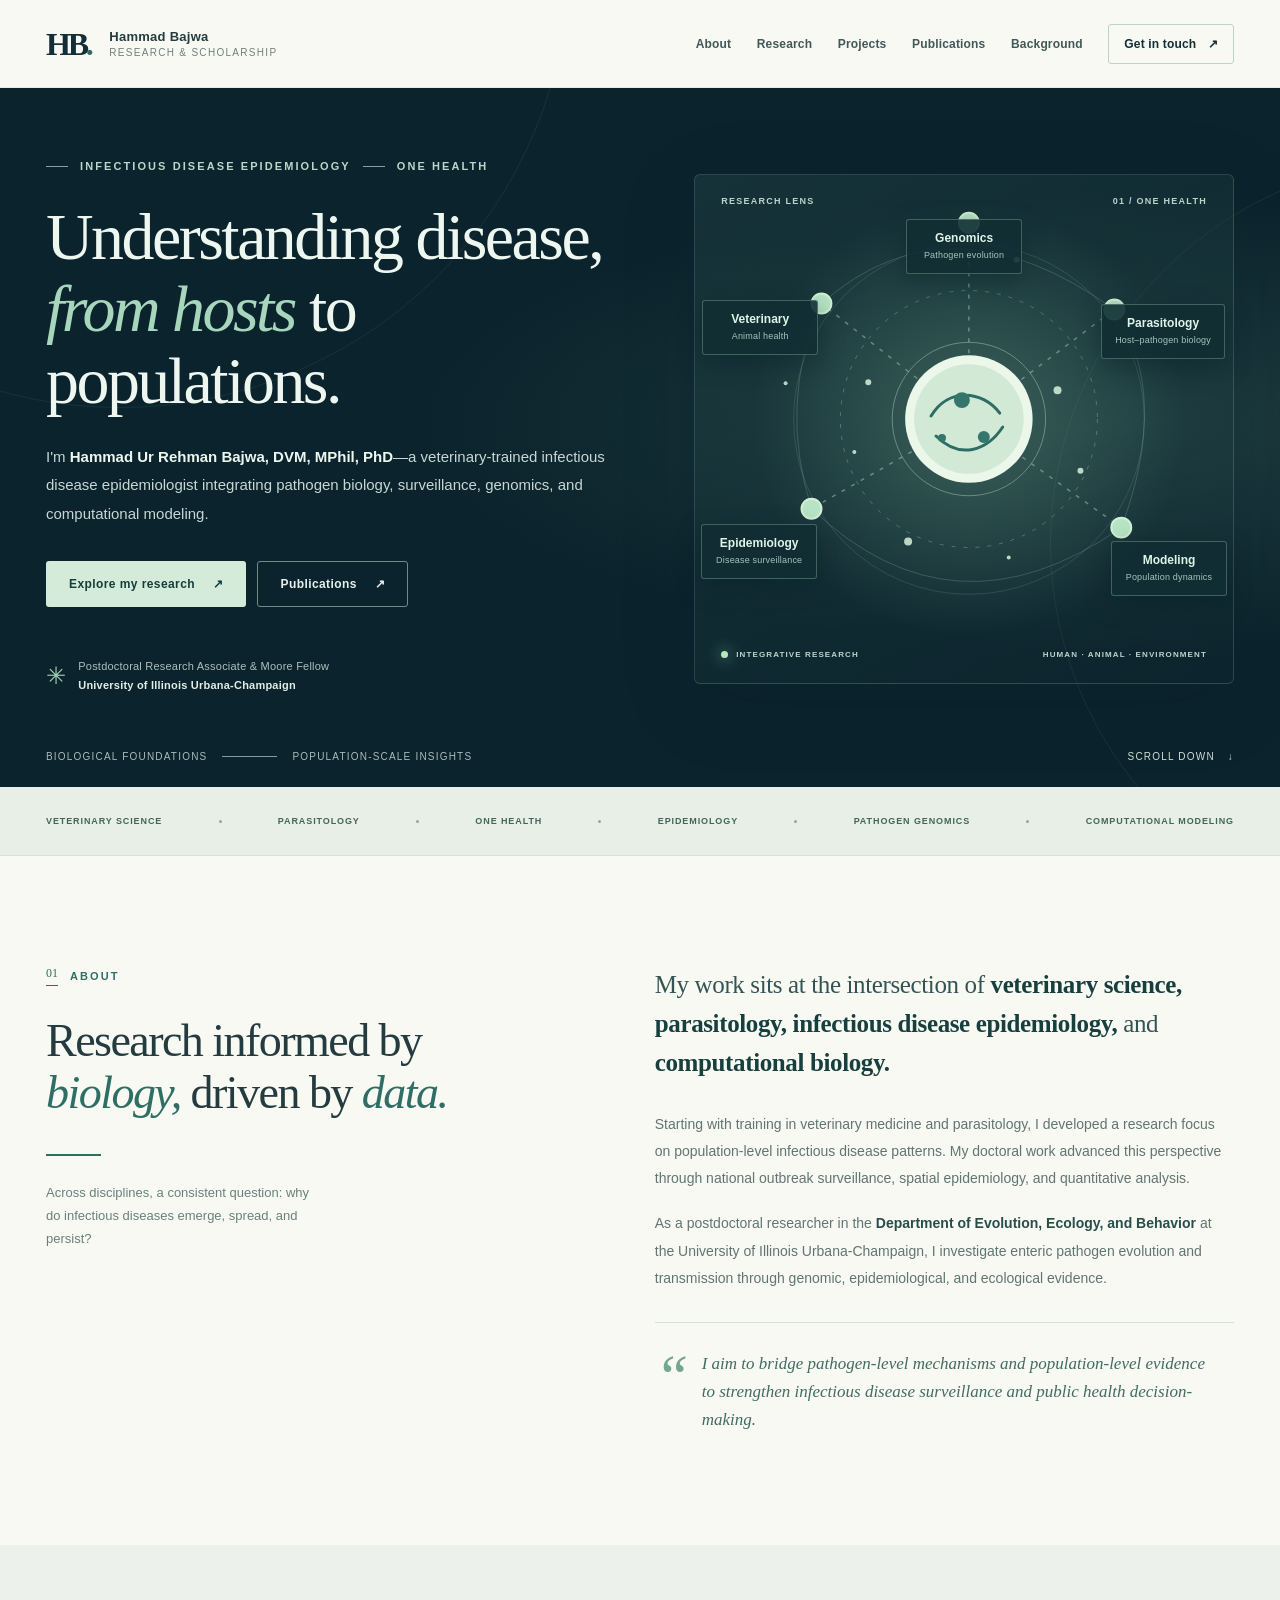
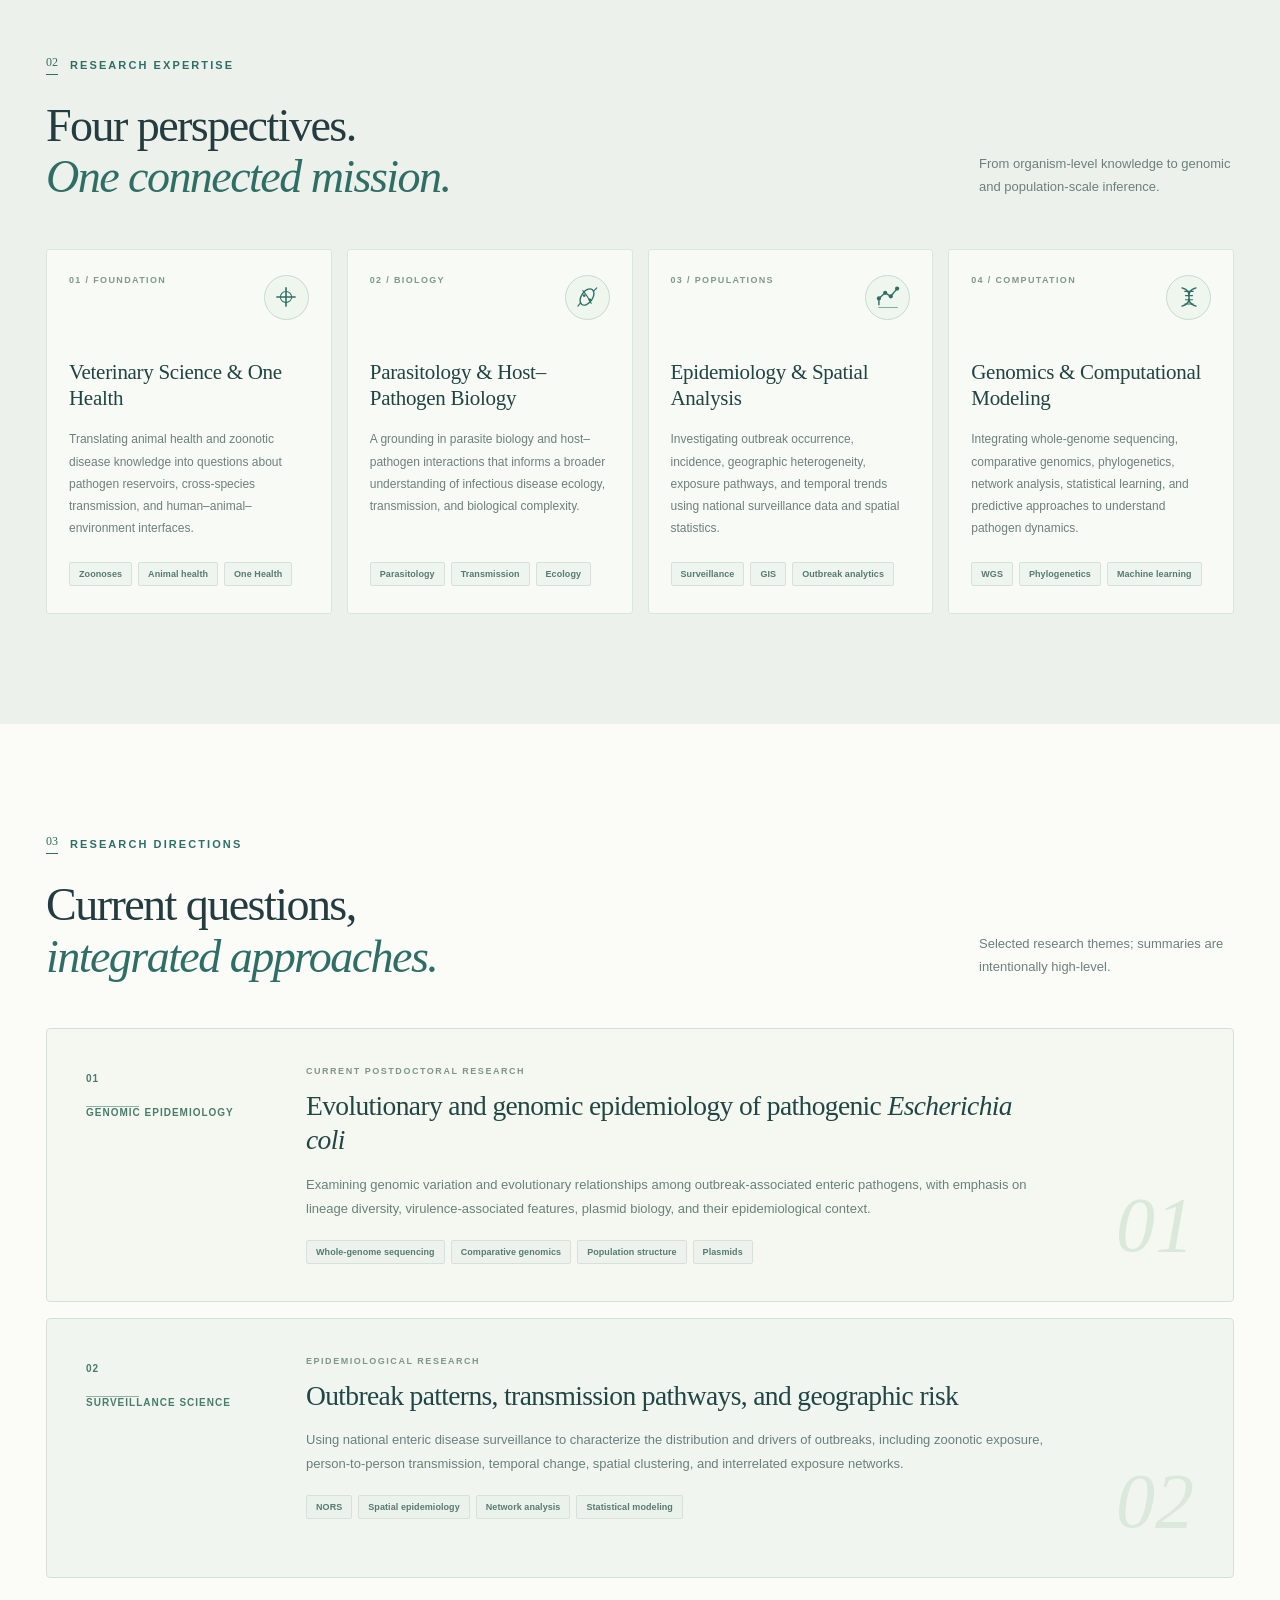
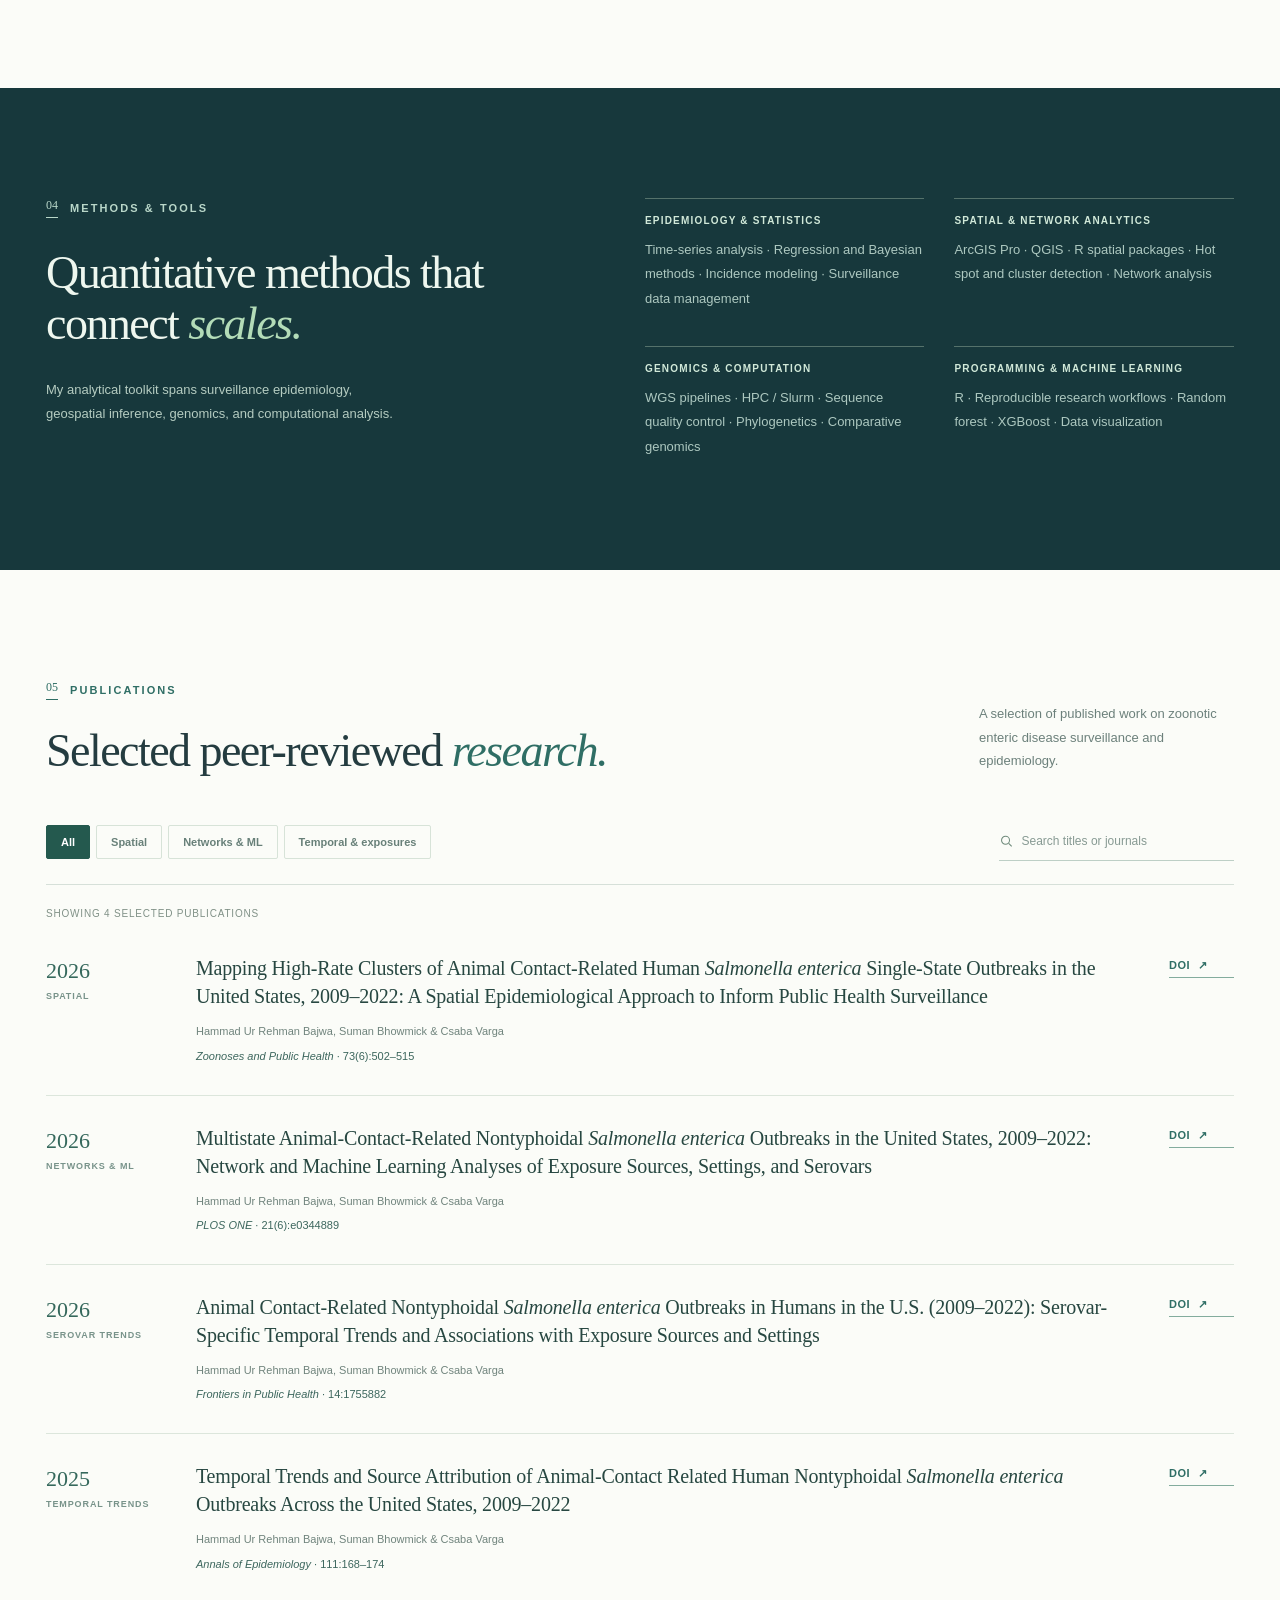
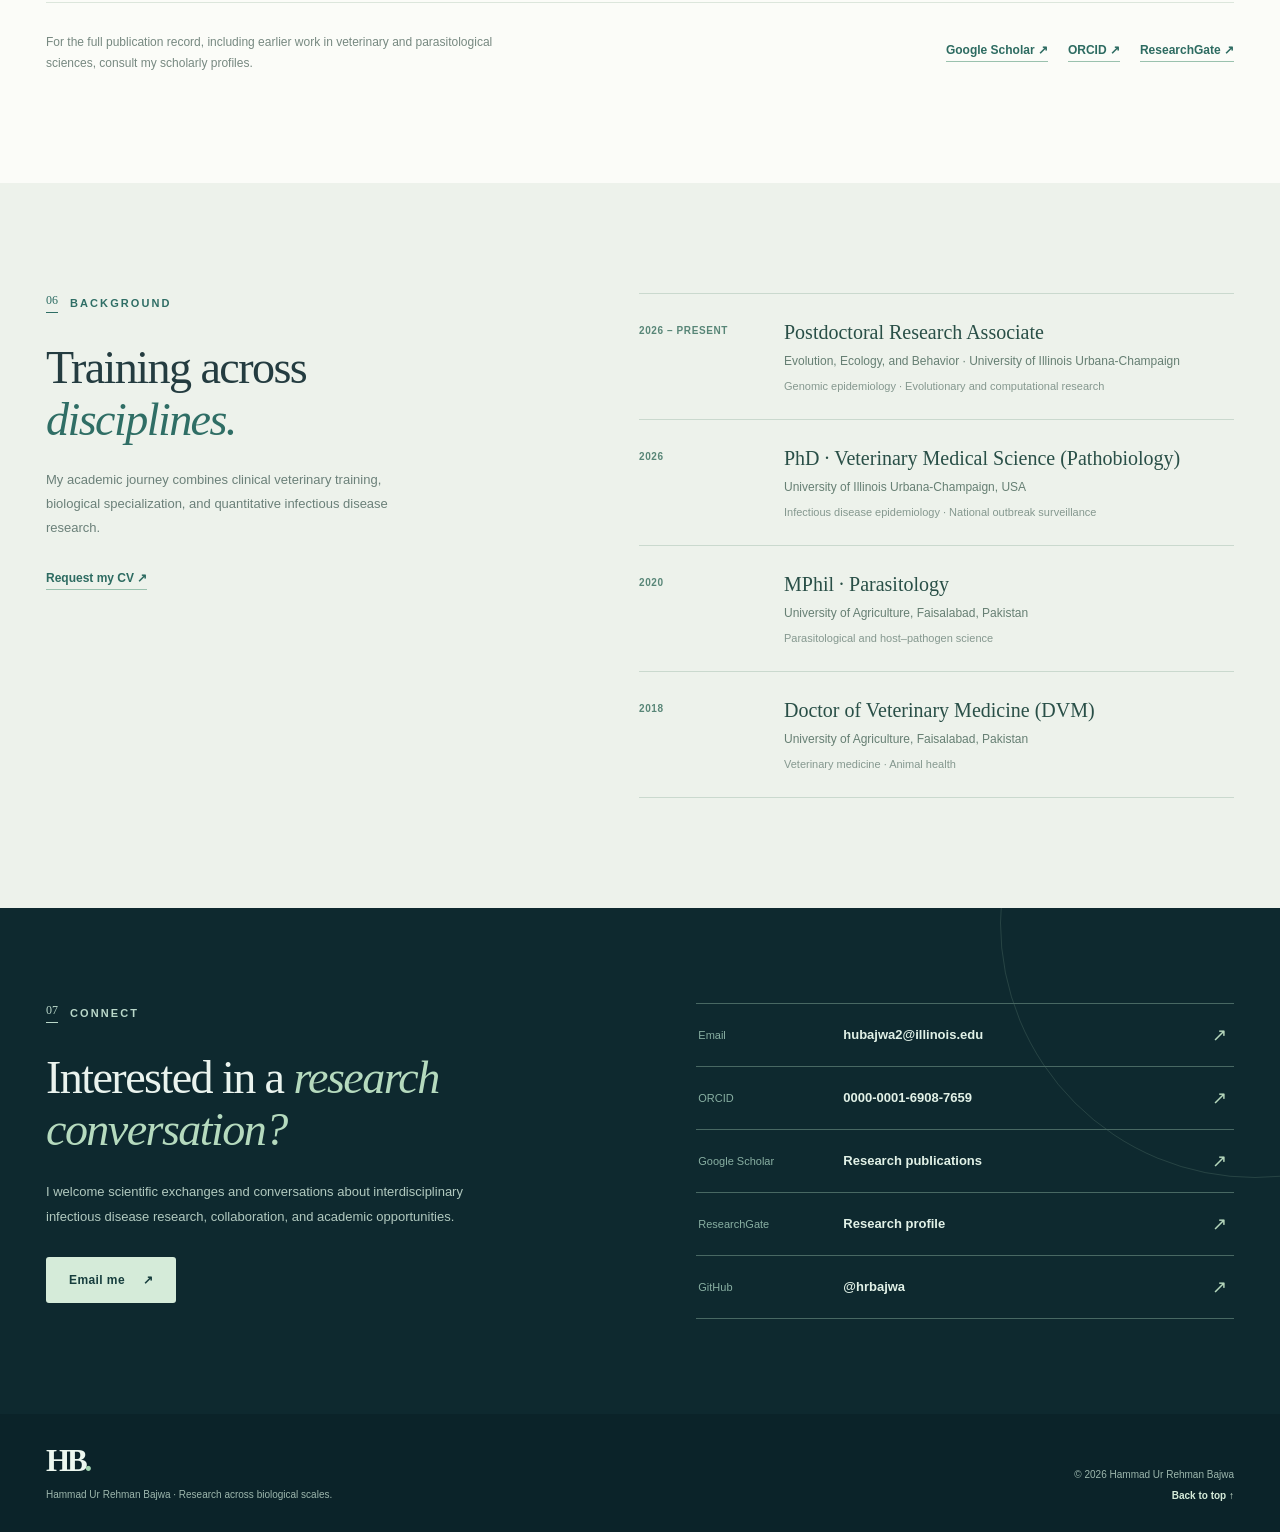
==== index.html @ 61c1fd8c "Add files via upload" ====
<!doctype html>
<html lang="en">
<head>
  <meta charset="utf-8">
  <meta name="viewport" content="width=device-width, initial-scale=1">
  <meta name="color-scheme" content="light">
  <meta name="theme-color" content="#122d34">
  <meta name="description" content="Hammad Ur Rehman Bajwa, DVM, MPhil, PhD — postdoctoral researcher at the University of Illinois Urbana-Champaign working across One Health, infectious disease epidemiology, pathogen genomics, spatial analysis, and computational modeling.">
  <meta property="og:type" content="website">
  <meta property="og:title" content="Hammad Ur Rehman Bajwa | Infectious Disease Epidemiology">
  <meta property="og:description" content="Connecting veterinary science, parasitology, epidemiology, genomic data, and computational modeling to understand infectious disease dynamics.">
  <meta property="og:url" content="https://hrbajwa.github.io/">
  <title>Hammad Ur Rehman Bajwa · Infectious Disease Epidemiology & One Health</title>
  <link rel="icon" href="assets/favicon.svg" type="image/svg+xml">
  <link rel="stylesheet" href="styles.css">
  <script src="script.js" defer></script>
  <script type="application/ld+json">{"@context":"https://schema.org","@type":"Person","name":"Hammad Ur Rehman Bajwa","honorificSuffix":"DVM, MPhil, PhD","jobTitle":"Postdoctoral Research Associate","affiliation":{"@type":"Organization","name":"University of Illinois Urbana-Champaign"},"email":"mailto:hubajwa2@illinois.edu","url":"https://hrbajwa.github.io/","sameAs":["https://orcid.org/0000-0001-6908-7659","https://www.researchgate.net/profile/Hammad-Bajwa","https://scholar.google.com/citations?user=pwClDfwAAAAJ&hl=en","https://github.com/hrbajwa"]}</script>
</head>
<body>
  <a class="skip-link" href="#main">Skip to content</a>
  <header class="site-header" id="top">
    <div class="shell nav-wrap">
      <a class="brand" href="#top" aria-label="Hammad Bajwa, back to top">
        <span class="brand-mark">HB<span class="brand-dot">.</span></span>
        <span class="brand-label"><strong>Hammad Bajwa</strong><small>Research &amp; scholarship</small></span>
      </a>
      <button class="nav-toggle" aria-label="Open navigation menu" aria-expanded="false" aria-controls="primary-nav"><span></span><span></span><span></span></button>
      <nav class="primary-nav" id="primary-nav" aria-label="Primary navigation">
        <a href="#about">About</a>
        <a href="#research">Research</a>
        <a href="#work">Projects</a>
        <a href="#publications">Publications</a>
        <a href="#journey">Background</a>
        <a href="#contact" class="nav-contact">Get in touch <span aria-hidden="true">↗</span></a>
      </nav>
    </div>
  </header>

  <main id="main">
    <section class="hero" aria-labelledby="hero-title">
      <div class="hero-bg-ring ring-one"></div><div class="hero-bg-ring ring-two"></div>
      <div class="shell hero-grid">
        <div class="hero-content">
          <p class="eyebrow light-eyebrow"><span class="eyebrow-line"></span> Infectious disease epidemiology <span class="eyebrow-line"></span> One Health</p>
          <h1 id="hero-title">Understanding disease, <em>from hosts</em> to populations.</h1>
          <p class="hero-lead">I'm <strong>Hammad Ur Rehman Bajwa, DVM, MPhil, PhD</strong>—a veterinary-trained infectious disease epidemiologist integrating pathogen biology, surveillance, genomics, and computational modeling.</p>
          <div class="hero-buttons"><a href="#research" class="btn btn-light">Explore my research <span aria-hidden="true">↗</span></a><a href="#publications" class="btn btn-outline-light">Publications <span aria-hidden="true">↗</span></a></div>
          <div class="hero-affiliation"><span class="affiliation-icon" aria-hidden="true">✳</span><span>Postdoctoral Research Associate &amp; Moore Fellow<br><strong>University of Illinois Urbana-Champaign</strong></span></div>
        </div>
        <div class="hero-figure" aria-label="Illustration of connections between animal health, parasites, pathogen genomics, epidemiology, and computational modeling" role="img">
          <div class="figure-header"><span>RESEARCH LENS</span><span>01 / ONE HEALTH</span></div>
          <svg class="network-art" viewBox="0 0 530 510" fill="none" aria-hidden="true" xmlns="http://www.w3.org/2000/svg">
            <defs><radialGradient id="halo"><stop stop-color="#9ed7b4" stop-opacity=".24"/><stop offset="1" stop-color="#9ed7b4" stop-opacity="0"/></radialGradient><linearGradient id="dot" x1="0" y1="0" x2="1" y2="1"><stop stop-color="#bcf1cf"/><stop offset="1" stop-color="#91c0c5"/></linearGradient></defs>
            <circle cx="270" cy="245" r="218" fill="url(#halo)"/><circle cx="270" cy="245" r="176" stroke="#9dc9bc" stroke-opacity=".17"/><circle cx="270" cy="245" r="129" stroke="#c4e1d4" stroke-opacity=".30" stroke-dasharray="4 8"/><circle cx="270" cy="245" r="77" stroke="#a7dbc1" stroke-opacity=".45"/>
            <path d="M270 245L122 129M270 245L416 135M270 245L112 335M270 245L423 354M270 245L270 48" stroke="#a6cfbd" stroke-opacity=".5" stroke-dasharray="4 7" stroke-width="1.5"/>
            <path d="M122 129Q250 16 416 135M112 335Q255 471 423 354M122 129Q78 228 112 335M416 135Q473 220 423 354" stroke="#a6cfbd" stroke-opacity=".23"/>
            <circle cx="270" cy="245" r="64" fill="#eaf7e9"/><circle cx="270" cy="245" r="55" fill="#d2e9d6"/><path d="M232 242C249 213 284 216 301 239M237 262C261 286 288 277 304 253" stroke="#2e6d66" stroke-width="3" stroke-linecap="round"/><circle cx="263" cy="226" r="8" fill="#34766c"/><circle cx="285" cy="263" r="6" fill="#34766c"/><circle cx="243" cy="264" r="4" fill="#34766c"/>
            <g fill="#b7e4c5" stroke="#d2f0d5" stroke-width="2"><circle cx="122" cy="129" r="10"/><circle cx="416" cy="135" r="10"/><circle cx="112" cy="335" r="10"/><circle cx="423" cy="354" r="10"/><circle cx="270" cy="48" r="10"/></g>
            <g fill="#d6f1dd" opacity=".85"><circle cx="169" cy="208" r="3"/><circle cx="359" cy="216" r="4"/><circle cx="209" cy="368" r="4"/><circle cx="382" cy="297" r="3"/><circle cx="318" cy="85" r="3"/><circle cx="155" cy="278" r="2"/><circle cx="310" cy="384" r="2"/><circle cx="86" cy="209" r="2"/></g>
          </svg>
          <div class="figure-label fig-top">Genomics <small>Pathogen evolution</small></div>
          <div class="figure-label fig-left-top">Veterinary <small>Animal health</small></div>
          <div class="figure-label fig-right-top">Parasitology <small>Host–pathogen biology</small></div>
          <div class="figure-label fig-left-bottom">Epidemiology <small>Disease surveillance</small></div>
          <div class="figure-label fig-right-bottom">Modeling <small>Population dynamics</small></div>
          <div class="figure-bottom"><span><span class="pulse-dot"></span> INTEGRATIVE RESEARCH</span><span>HUMAN · ANIMAL · ENVIRONMENT</span></div>
        </div>
      </div>
      <div class="hero-footer shell"><span>Biological foundations</span><span class="hero-footer-rule"></span><span>Population-scale insights</span><a href="#about" aria-label="Scroll to about section">SCROLL DOWN <span aria-hidden="true">↓</span></a></div>
    </section>

    <div class="research-strip" aria-label="Research expertise"><div class="shell strip-inner"><span>VETERINARY SCIENCE</span><i></i><span>PARASITOLOGY</span><i></i><span>ONE HEALTH</span><i></i><span>EPIDEMIOLOGY</span><i></i><span>PATHOGEN GENOMICS</span><i></i><span>COMPUTATIONAL MODELING</span></div></div>

    <section class="section about-section" id="about">
      <div class="shell two-col about-grid">
        <div class="section-intro"><p class="eyebrow"><span class="section-num">01</span> ABOUT</p><h2>Research informed by <em>biology,</em> driven by <em>data.</em></h2><div class="fine-rule"></div><p class="section-side-note">Across disciplines, a consistent question: why do infectious diseases emerge, spread, and persist?</p></div>
        <div class="about-copy"><p class="big-copy">My work sits at the intersection of <strong>veterinary science, parasitology, infectious disease epidemiology,</strong> and <strong>computational biology.</strong></p><p>Starting with training in veterinary medicine and parasitology, I developed a research focus on population-level infectious disease patterns. My doctoral work advanced this perspective through national outbreak surveillance, spatial epidemiology, and quantitative analysis.</p><p>As a postdoctoral researcher in the <strong>Department of Evolution, Ecology, and Behavior</strong> at the University of Illinois Urbana-Champaign, I investigate enteric pathogen evolution and transmission through genomic, epidemiological, and ecological evidence.</p><div class="about-quote"><span aria-hidden="true">“</span><p>I aim to bridge pathogen-level mechanisms and population-level evidence to strengthen infectious disease surveillance and public health decision-making.</p></div></div>
      </div>
    </section>

    <section class="section research-section" id="research">
      <div class="shell"><div class="section-heading"><div><p class="eyebrow"><span class="section-num">02</span> RESEARCH EXPERTISE</p><h2>Four perspectives.<br><em>One connected mission.</em></h2></div><p class="heading-aside">From organism-level knowledge to genomic and population-scale inference.</p></div>
      <div class="expertise-grid">
        <article class="expertise-card"><div class="card-top"><span class="expertise-number">01 / FOUNDATION</span><span class="card-icon"><svg viewBox="0 0 40 40" fill="none" aria-hidden="true"><path d="M7 20h26M20 7v26" stroke="currentColor" stroke-width="2.3" stroke-linecap="round"/><path d="M20 12a8 8 0 0 1 8 8 8 8 0 0 1-8 8 8 8 0 0 1-8-8 8 8 0 0 1 8-8Z" stroke="currentColor" stroke-width="1.5"/></svg></span></div><h3>Veterinary Science &amp; One Health</h3><p>Translating animal health and zoonotic disease knowledge into questions about pathogen reservoirs, cross-species transmission, and human–animal–environment interfaces.</p><div class="tag-row"><span>Zoonoses</span><span>Animal health</span><span>One Health</span></div></article>
        <article class="expertise-card"><div class="card-top"><span class="expertise-number">02 / BIOLOGY</span><span class="card-icon"><svg viewBox="0 0 40 40" fill="none" aria-hidden="true"><ellipse cx="20" cy="20" rx="8" ry="13" stroke="currentColor" stroke-width="2" transform="rotate(35 20 20)"/><path d="M14 11c5 5 8 11 12 18M11 28l-4 5M29 12l5-5" stroke="currentColor" stroke-width="1.6" stroke-linecap="round"/><circle cx="16" cy="18" r="2" fill="currentColor"/><circle cx="24" cy="24" r="2" fill="currentColor"/></svg></span></div><h3>Parasitology &amp; Host–Pathogen Biology</h3><p>A grounding in parasite biology and host–pathogen interactions that informs a broader understanding of infectious disease ecology, transmission, and biological complexity.</p><div class="tag-row"><span>Parasitology</span><span>Transmission</span><span>Ecology</span></div></article>
        <article class="expertise-card"><div class="card-top"><span class="expertise-number">03 / POPULATIONS</span><span class="card-icon"><svg viewBox="0 0 40 40" fill="none" aria-hidden="true"><path d="M7 31V22l9-8 8 5 9-11" stroke="currentColor" stroke-width="2" stroke-linecap="round" stroke-linejoin="round"/><circle cx="7" cy="22" r="3" fill="currentColor"/><circle cx="16" cy="14" r="3" fill="currentColor"/><circle cx="24" cy="19" r="3" fill="currentColor"/><circle cx="33" cy="8" r="3" fill="currentColor"/><path d="M6 35h28" stroke="currentColor" stroke-width="1.3" opacity=".6"/></svg></span></div><h3>Epidemiology &amp; Spatial Analysis</h3><p>Investigating outbreak occurrence, incidence, geographic heterogeneity, exposure pathways, and temporal trends using national surveillance data and spatial statistics.</p><div class="tag-row"><span>Surveillance</span><span>GIS</span><span>Outbreak analytics</span></div></article>
        <article class="expertise-card"><div class="card-top"><span class="expertise-number">04 / COMPUTATION</span><span class="card-icon"><svg viewBox="0 0 40 40" fill="none" aria-hidden="true"><path d="M10 7c20 6 0 20 20 26M30 7C10 13 30 27 10 33" stroke="currentColor" stroke-width="2.1" stroke-linecap="round"/><path d="M14 12h12M15 18h10M15 24h10M14 30h12" stroke="currentColor" stroke-width="1.6" stroke-linecap="round"/></svg></span></div><h3>Genomics &amp; Computational Modeling</h3><p>Integrating whole-genome sequencing, comparative genomics, phylogenetics, network analysis, statistical learning, and predictive approaches to understand pathogen dynamics.</p><div class="tag-row"><span>WGS</span><span>Phylogenetics</span><span>Machine learning</span></div></article>
      </div></div>
    </section>

    <section class="section project-section" id="work">
      <div class="shell"><div class="section-heading"><div><p class="eyebrow"><span class="section-num">03</span> RESEARCH DIRECTIONS</p><h2>Current questions,<br><em>integrated approaches.</em></h2></div><p class="heading-aside">Selected research themes; summaries are intentionally high-level.</p></div>
      <div class="project-stack">
        <article class="project-card"><div class="project-index">01 <span class="index-line"></span> GENOMIC EPIDEMIOLOGY</div><div class="project-body"><p class="project-kicker">CURRENT POSTDOCTORAL RESEARCH</p><h3>Evolutionary and genomic epidemiology of pathogenic <em>Escherichia coli</em></h3><p>Examining genomic variation and evolutionary relationships among outbreak-associated enteric pathogens, with emphasis on lineage diversity, virulence-associated features, plasmid biology, and their epidemiological context.</p><div class="tag-row"><span>Whole-genome sequencing</span><span>Comparative genomics</span><span>Population structure</span><span>Plasmids</span></div></div><div class="project-mark" aria-hidden="true">01</div></article>
        <article class="project-card"><div class="project-index">02 <span class="index-line"></span> SURVEILLANCE SCIENCE</div><div class="project-body"><p class="project-kicker">EPIDEMIOLOGICAL RESEARCH</p><h3>Outbreak patterns, transmission pathways, and geographic risk</h3><p>Using national enteric disease surveillance to characterize the distribution and drivers of outbreaks, including zoonotic exposure, person-to-person transmission, temporal change, spatial clustering, and interrelated exposure networks.</p><div class="tag-row"><span>NORS</span><span>Spatial epidemiology</span><span>Network analysis</span><span>Statistical modeling</span></div></div><div class="project-mark" aria-hidden="true">02</div></article>
      </div></div>
    </section>

    <section class="section method-section" id="methods"><div class="shell methods-grid"><div><p class="eyebrow light-eyebrow"><span class="section-num">04</span> METHODS &amp; TOOLS</p><h2>Quantitative methods that connect <em>scales.</em></h2><p>My analytical toolkit spans surveillance epidemiology, geospatial inference, genomics, and computational analysis.</p></div><div class="method-groups"><div class="method-group"><h3>EPIDEMIOLOGY &amp; STATISTICS</h3><p>Time-series analysis · Regression and Bayesian methods · Incidence modeling · Surveillance data management</p></div><div class="method-group"><h3>SPATIAL &amp; NETWORK ANALYTICS</h3><p>ArcGIS Pro · QGIS · R spatial packages · Hot spot and cluster detection · Network analysis</p></div><div class="method-group"><h3>GENOMICS &amp; COMPUTATION</h3><p>WGS pipelines · HPC / Slurm · Sequence quality control · Phylogenetics · Comparative genomics</p></div><div class="method-group"><h3>PROGRAMMING &amp; MACHINE LEARNING</h3><p>R · Reproducible research workflows · Random forest · XGBoost · Data visualization</p></div></div></div></section>

    <section class="section publications-section" id="publications"><div class="shell"><div class="section-heading"><div><p class="eyebrow"><span class="section-num">05</span> PUBLICATIONS</p><h2>Selected peer-reviewed <em>research.</em></h2></div><p class="heading-aside">A selection of published work on zoonotic enteric disease surveillance and epidemiology.</p></div>
      <div class="pub-controls"><div class="filter-group" role="group" aria-label="Filter publications"><button type="button" class="filter is-active" data-filter="all" aria-pressed="true">All</button><button type="button" class="filter" data-filter="spatial" aria-pressed="false">Spatial</button><button type="button" class="filter" data-filter="networks" aria-pressed="false">Networks &amp; ML</button><button type="button" class="filter" data-filter="trends" aria-pressed="false">Temporal &amp; exposures</button></div><label class="search-label"><span class="sr-only">Search publications</span><svg viewBox="0 0 24 24" aria-hidden="true"><circle cx="10.8" cy="10.8" r="6.6"/><path d="m16 16 5 5"/></svg><input id="pub-search" type="search" placeholder="Search titles or journals"></label></div>
      <p class="results-count" id="results-count" aria-live="polite">Showing 4 selected publications</p>
      <div class="publication-list" id="publication-list">
        <article class="publication" data-category="spatial" data-search="mapping high-rate clusters of animal contact-related human salmonella enterica single-state outbreaks zoonoses and public health geospatial spatial epidemiological approach"><div class="pub-date"><strong>2026</strong><span>SPATIAL</span></div><div class="pub-details"><h3>Mapping High-Rate Clusters of Animal Contact-Related Human <em>Salmonella enterica</em> Single-State Outbreaks in the United States, 2009–2022: A Spatial Epidemiological Approach to Inform Public Health Surveillance</h3><p>Hammad Ur Rehman Bajwa, Suman Bhowmick &amp; Csaba Varga</p><p class="journal"><em>Zoonoses and Public Health</em> · 73(6):502–515</p></div><a class="pub-link" href="https://doi.org/10.1111/zph.70071" target="_blank" rel="noopener noreferrer" aria-label="Open spatial epidemiology publication DOI">DOI <span aria-hidden="true">↗</span></a></article>
        <article class="publication" data-category="networks" data-search="multistate animal contact related nontyphoidal salmonella enterica outbreaks network machine learning plos one serovars exposure sources settings"><div class="pub-date"><strong>2026</strong><span>NETWORKS &amp; ML</span></div><div class="pub-details"><h3>Multistate Animal-Contact-Related Nontyphoidal <em>Salmonella enterica</em> Outbreaks in the United States, 2009–2022: Network and Machine Learning Analyses of Exposure Sources, Settings, and Serovars</h3><p>Hammad Ur Rehman Bajwa, Suman Bhowmick &amp; Csaba Varga</p><p class="journal"><em>PLOS ONE</em> · 21(6):e0344889</p></div><a class="pub-link" href="https://doi.org/10.1371/journal.pone.0344889" target="_blank" rel="noopener noreferrer" aria-label="Open multistate outbreaks publication DOI">DOI <span aria-hidden="true">↗</span></a></article>
        <article class="publication" data-category="trends" data-search="animal contact related nontyphoidal salmonella enterica outbreaks humans serovar specific temporal trends associations exposure sources settings frontiers in public health"><div class="pub-date"><strong>2026</strong><span>SEROVAR TRENDS</span></div><div class="pub-details"><h3>Animal Contact-Related Nontyphoidal <em>Salmonella enterica</em> Outbreaks in Humans in the U.S. (2009–2022): Serovar-Specific Temporal Trends and Associations with Exposure Sources and Settings</h3><p>Hammad Ur Rehman Bajwa, Suman Bhowmick &amp; Csaba Varga</p><p class="journal"><em>Frontiers in Public Health</em> · 14:1755882</p></div><a class="pub-link" href="https://doi.org/10.3389/fpubh.2026.1755882" target="_blank" rel="noopener noreferrer" aria-label="Open serovar epidemiology publication DOI">DOI <span aria-hidden="true">↗</span></a></article>
        <article class="publication" data-category="trends" data-search="temporal trends source attribution animal contact human nontyphoidal salmonella enterica outbreaks annals of epidemiology"><div class="pub-date"><strong>2025</strong><span>TEMPORAL TRENDS</span></div><div class="pub-details"><h3>Temporal Trends and Source Attribution of Animal-Contact Related Human Nontyphoidal <em>Salmonella enterica</em> Outbreaks Across the United States, 2009–2022</h3><p>Hammad Ur Rehman Bajwa, Suman Bhowmick &amp; Csaba Varga</p><p class="journal"><em>Annals of Epidemiology</em> · 111:168–174</p></div><a class="pub-link" href="https://doi.org/10.1016/j.annepidem.2025.10.008" target="_blank" rel="noopener noreferrer" aria-label="Open temporal trends publication DOI">DOI <span aria-hidden="true">↗</span></a></article>
      </div>
      <p class="empty-results" id="empty-results" hidden>No selected papers match your search. Try another keyword or clear the filter.</p>
      <div class="pub-more"><p>For the full publication record, including earlier work in veterinary and parasitological sciences, consult my scholarly profiles.</p><div class="inline-links"><a href="https://scholar.google.com/citations?user=pwClDfwAAAAJ&amp;hl=en" target="_blank" rel="noopener noreferrer">Google Scholar ↗</a><a href="https://orcid.org/0000-0001-6908-7659" target="_blank" rel="noopener noreferrer">ORCID ↗</a><a href="https://www.researchgate.net/profile/Hammad-Bajwa?ev=hdr_xprf" target="_blank" rel="noopener noreferrer">ResearchGate ↗</a></div></div>
    </div></section>

    <section class="section journey-section" id="journey"><div class="shell journey-grid"><div><p class="eyebrow"><span class="section-num">06</span> BACKGROUND</p><h2>Training across<br><em>disciplines.</em></h2><p class="journey-intro">My academic journey combines clinical veterinary training, biological specialization, and quantitative infectious disease research.</p><a href="mailto:hubajwa2@illinois.edu?subject=CV%20request" class="text-link">Request my CV <span aria-hidden="true">↗</span></a></div>
      <div class="timeline"><div class="timeline-entry"><div class="time-year">2026 – PRESENT</div><div><h3>Postdoctoral Research Associate</h3><p>Evolution, Ecology, and Behavior · University of Illinois Urbana-Champaign</p><span>Genomic epidemiology · Evolutionary and computational research</span></div></div><div class="timeline-entry"><div class="time-year">2026</div><div><h3>PhD · Veterinary Medical Science (Pathobiology)</h3><p>University of Illinois Urbana-Champaign, USA</p><span>Infectious disease epidemiology · National outbreak surveillance</span></div></div><div class="timeline-entry"><div class="time-year">2020</div><div><h3>MPhil · Parasitology</h3><p>University of Agriculture, Faisalabad, Pakistan</p><span>Parasitological and host–pathogen science</span></div></div><div class="timeline-entry"><div class="time-year">2018</div><div><h3>Doctor of Veterinary Medicine (DVM)</h3><p>University of Agriculture, Faisalabad, Pakistan</p><span>Veterinary medicine · Animal health</span></div></div></div>
    </div></section>

    <section class="contact-section" id="contact"><div class="shell contact-grid"><div><p class="eyebrow light-eyebrow"><span class="section-num">07</span> CONNECT</p><h2>Interested in a <em>research conversation?</em></h2><p>I welcome scientific exchanges and conversations about interdisciplinary infectious disease research, collaboration, and academic opportunities.</p><a class="btn btn-light" href="mailto:hubajwa2@illinois.edu">Email me <span aria-hidden="true">↗</span></a></div><div class="contact-links"><a href="mailto:hubajwa2@illinois.edu"><span>Email</span><strong>hubajwa2@illinois.edu</strong><b aria-hidden="true">↗</b></a><a href="https://orcid.org/0000-0001-6908-7659" target="_blank" rel="noopener noreferrer"><span>ORCID</span><strong>0000-0001-6908-7659</strong><b aria-hidden="true">↗</b></a><a href="https://scholar.google.com/citations?user=pwClDfwAAAAJ&amp;hl=en" target="_blank" rel="noopener noreferrer"><span>Google Scholar</span><strong>Research publications</strong><b aria-hidden="true">↗</b></a><a href="https://www.researchgate.net/profile/Hammad-Bajwa?ev=hdr_xprf" target="_blank" rel="noopener noreferrer"><span>ResearchGate</span><strong>Research profile</strong><b aria-hidden="true">↗</b></a><a href="https://github.com/hrbajwa" target="_blank" rel="noopener noreferrer"><span>GitHub</span><strong>@hrbajwa</strong><b aria-hidden="true">↗</b></a></div></div></section>
  </main>
  <footer class="site-footer"><div class="shell footer-inner"><div><strong>HB<span>.</span></strong><p>Hammad Ur Rehman Bajwa · Research across biological scales.</p></div><div><p>© <span id="year">2026</span> Hammad Ur Rehman Bajwa</p><a href="#top">Back to top ↑</a></div></div></footer>
</body>
</html>
---- styles.css ----
:root{--navy:#132e36;--navy-deep:#0b232c;--navy-alt:#1b4145;--jade:#2f6e65;--jade-soft:#a3c9af;--ivory:#f8f9f3;--paper:#f1f4ec;--stroke:#d6e0d9;--ink:#243c40;--muted:#657879;--white:#fff;--serif:Georgia,'Iowan Old Style','Times New Roman',serif;--sans:Inter,'Segoe UI',Arial,sans-serif;--shell:1240px}
*,*::before,*::after{box-sizing:border-box}html{scroll-behavior:smooth;scroll-padding-top:100px}body{margin:0;background:var(--ivory);color:var(--ink);font-family:var(--sans);-webkit-font-smoothing:antialiased}a{color:inherit;text-decoration:none}button,input{font:inherit}button{cursor:pointer}img,svg{max-width:100%}::selection{background:#bce6d4;color:#102d36}.shell{width:min(calc(100% - 92px),var(--shell));margin-inline:auto}.sr-only{position:absolute;width:1px;height:1px;padding:0;margin:-1px;overflow:hidden;clip:rect(0,0,0,0);white-space:nowrap;border:0}.skip-link{position:absolute;z-index:20;top:-90px;left:20px;padding:12px 18px;background:white;color:var(--navy)}.skip-link:focus{top:10px}
.site-header{height:88px;position:sticky;top:0;z-index:12;background:rgba(248,249,243,.95);backdrop-filter:blur(16px);border-bottom:1px solid #e5eae3}.nav-wrap{height:100%;display:flex;align-items:center;justify-content:space-between;gap:32px}.brand{display:flex;gap:13px;align-items:center;flex-shrink:0}.brand-mark{font:700 32px/1 var(--serif);letter-spacing:-.10em;color:var(--navy);padding-right:5px}.brand-dot{color:var(--jade);letter-spacing:-.08em}.brand-label{display:flex;flex-direction:column;gap:3px}.brand-label strong{font-size:13px;letter-spacing:.02em}.brand-label small{font-size:10px;color:#71807e;letter-spacing:.13em;text-transform:uppercase}.primary-nav{display:flex;align-items:center;gap:clamp(13px,2vw,31px)}.primary-nav>a{color:#425858;font-size:12px;font-weight:650;letter-spacing:.014em;transition:color .2s}.primary-nav>a:hover,.primary-nav>a:focus-visible{color:var(--jade)}.primary-nav .nav-contact{border:1px solid #bdd3c7;padding:12px 15px;border-radius:3px;white-space:nowrap;color:var(--navy)}.nav-contact span{padding-left:8px}.nav-toggle{display:none;border:0;background:none;padding:7px}.nav-toggle span{display:block;width:23px;height:2px;margin:5px;background:var(--navy)}
.hero{background:var(--navy-deep);position:relative;overflow:hidden;color:#eef6f0}.hero::before{content:'';background:radial-gradient(ellipse at 88% 48%,rgba(81,126,115,.27),transparent 45%);position:absolute;inset:0;pointer-events:none}.hero-bg-ring{position:absolute;border:1px solid rgba(198,227,215,.075);border-radius:50%;pointer-events:none}.ring-one{width:900px;height:900px;top:-580px;left:-330px}.ring-two{width:770px;height:770px;top:70px;right:-540px}.hero-grid{display:grid;grid-template-columns:1fr .91fr;gap:55px;align-items:center;min-height:626px;padding-block:72px 54px;position:relative;z-index:1}.hero-content{max-width:650px}.eyebrow{display:flex;align-items:center;gap:12px;font-size:11px;letter-spacing:.19em;font-weight:750;text-transform:uppercase;color:var(--jade);margin:0 0 29px}.light-eyebrow{color:#b9d7c9}.eyebrow-line{display:block;width:22px;height:1px;background:currentColor;opacity:.7}.section-num{font:400 12px var(--serif);letter-spacing:0;border-bottom:1px solid currentColor;padding-bottom:4px}.hero h1{font:400 clamp(51px,5.15vw,77px)/1.09 var(--serif);letter-spacing:-.038em;margin:0 0 26px;max-width:650px}.hero h1 em{color:#a8d6bc;font-weight:400}.hero-lead{font-size:15px;line-height:1.93;color:#c7d7d4;max-width:560px;margin:0 0 32px}.hero-lead strong{color:#eef7ef;font-weight:650}.hero-buttons{display:flex;gap:11px;flex-wrap:wrap}.btn{display:inline-flex;justify-content:center;align-items:center;gap:18px;padding:15px 22px;border:1px solid transparent;border-radius:3px;font-size:12px;font-weight:750;letter-spacing:.035em;transition:transform .2s,background .2s}.btn:hover{transform:translateY(-2px)}.btn-light{background:#d5ebd9;color:#163d3d}.btn-light:hover{background:#f0fff0}.btn-outline-light{background:transparent;color:#e7f0ec;border-color:#748a89}.btn-outline-light:hover{background:#ffffff16}.hero-affiliation{display:flex;align-items:center;gap:12px;margin-top:48px;font-size:11px;line-height:1.75;letter-spacing:.02em;color:#aebfbd}.hero-affiliation strong{color:#e2eee6;font-weight:600}.affiliation-icon{font-size:24px;color:#9cccb0}.hero-figure{height:510px;position:relative;border:1px solid rgba(191,222,206,.16);border-radius:6px;background:linear-gradient(150deg,rgba(40,78,77,.37),rgba(22,47,53,.12));box-shadow:0 18px 80px #061d2520;min-width:0}.figure-header,.figure-bottom{display:flex;align-items:center;justify-content:space-between;color:#bdd4cb;font-size:9px;font-weight:700;letter-spacing:.14em;position:absolute;left:26px;right:26px;z-index:2}.figure-header{top:21px}.figure-bottom{bottom:24px;font-size:8px}.figure-bottom>span:first-child{display:flex;align-items:center;gap:8px}.pulse-dot{display:inline-block;height:7px;width:7px;border-radius:50%;background:#b9e6bb;box-shadow:0 0 15px #90dbb9}.network-art{position:absolute;width:100%;height:100%;inset:0}.figure-label{position:absolute;z-index:2;padding:11px 13px;min-width:116px;background:rgba(17,46,52,.9);border:1px solid rgba(176,221,194,.3);border-radius:3px;color:#e0f3e7;font:600 12px var(--sans);text-align:center;box-shadow:0 8px 25px #061c2366}.figure-label small{display:block;font:400 9px/1.45 var(--sans);letter-spacing:.02em;color:#a6c3ba;margin-top:4px}.fig-top{top:44px;left:50%;transform:translateX(-50%)}.fig-left-top{top:125px;left:7px}.fig-right-top{top:129px;right:8px}.fig-left-bottom{bottom:104px;left:6px}.fig-right-bottom{bottom:87px;right:6px}.hero-footer{position:relative;z-index:1;display:flex;align-items:center;gap:15px;padding-bottom:25px;color:#a9bcba;font-size:10px;letter-spacing:.12em;text-transform:uppercase}.hero-footer-rule{height:1px;width:55px;background:#829f94}.hero-footer a{margin-left:auto;color:#d0dfd7}.hero-footer a span{margin-left:9px}.research-strip{border-bottom:1px solid var(--stroke);background:#e8efe7}.strip-inner{display:flex;align-items:center;justify-content:space-between;gap:13px;min-height:68px}.strip-inner span{font-size:9px;white-space:nowrap;font-weight:800;letter-spacing:.10em;color:#42665c}.strip-inner i{width:3px;height:3px;border-radius:50%;background:#8caa9a;flex-shrink:0}
.section{padding:110px 0}.two-col{display:grid;grid-template-columns:.83fr 1fr;gap:clamp(60px,10vw,145px)}h2{font:400 clamp(37px,3.6vw,55px)/1.12 var(--serif);letter-spacing:-.034em;margin:0}h2 em{color:var(--jade);font-weight:400}.about-section{background:var(--ivory)}.section-intro h2{max-width:520px}.fine-rule{width:55px;height:2px;background:var(--jade);margin:35px 0 25px}.section-side-note{max-width:275px;color:#69817b;font-size:13px;line-height:1.8}.about-copy{font-size:14px;color:#617573;line-height:1.95}.about-copy p{margin:0 0 18px}.about-copy strong{color:#284e4b}.about-copy .big-copy{font:400 25px/1.55 var(--serif);color:#345454;letter-spacing:-.015em;margin-bottom:28px}.big-copy strong{color:#173f3e}.about-quote{display:flex;gap:13px;border-top:1px solid var(--stroke);padding-top:23px;margin-top:30px}.about-quote span{font:italic 61px/1 var(--serif);color:#73a793}.about-quote p{font:italic 17px/1.65 var(--serif);color:#426c64;max-width:510px;margin:4px 0 0}.section-heading{display:flex;justify-content:space-between;align-items:end;gap:40px;margin-bottom:46px}.section-heading .eyebrow{margin-bottom:25px}.heading-aside{font-size:13px;line-height:1.8;color:#6c807b;max-width:255px;margin:0 0 4px}.research-section{background:#edf1eb}.expertise-grid{display:grid;grid-template-columns:repeat(4,1fr);gap:15px}.expertise-card{min-width:0;background:#f8faf5;border:1px solid #dce7db;border-radius:3px;padding:25px 22px 27px;display:flex;flex-direction:column;min-height:340px;transition:transform .2s,box-shadow .2s}.expertise-card:hover{transform:translateY(-5px);box-shadow:0 14px 30px #173d3212}.card-top{display:flex;justify-content:space-between;align-items:start;margin-bottom:40px}.expertise-number{font-size:9px;letter-spacing:.15em;font-weight:800;color:#81988a}.card-icon{width:45px;height:45px;display:grid;place-items:center;border:1px solid #c7dcd0;border-radius:50%;color:var(--jade);background:#eef6ed}.card-icon svg{width:28px}.expertise-card h3{font:400 21px/1.23 var(--serif);color:#214443;letter-spacing:-.014em;margin:0 0 17px}.expertise-card p{font-size:12px;line-height:1.85;color:#6d807a;margin:0 0 23px}.tag-row{display:flex;flex-wrap:wrap;gap:6px}.expertise-card .tag-row{margin-top:auto}.tag-row span{border:1px solid #d6e2d8;background:rgba(232,240,233,.55);border-radius:2px;padding:6px 9px;font-size:9px;font-weight:650;color:#567b6e;letter-spacing:.008em}
.project-section{background:#fbfcf8}.project-stack{display:grid;gap:16px}.project-card{display:grid;grid-template-columns:185px 1fr 78px;gap:35px;border:1px solid var(--stroke);border-radius:4px;min-height:260px;padding:37px 39px;background:#f5f8f1;position:relative;overflow:hidden}.project-card:nth-child(2){background:#f1f5f0}.project-index{font-size:10px;letter-spacing:.10em;font-weight:800;color:#487c6c;padding-top:7px;white-space:nowrap}.index-line{display:block;width:53px;height:1px;background:#89b4a1;margin-top:22px}.project-body{max-width:750px}.project-kicker{margin:0 0 13px;font-size:9px;letter-spacing:.17em;font-weight:800;color:#7f968a}.project-card h3{font:400 clamp(24px,2.15vw,32px)/1.22 var(--serif);letter-spacing:-.023em;color:#214644;margin:0 0 16px}.project-card h3 em{font-weight:400}.project-card .project-body>p:not(.project-kicker){font-size:13px;line-height:1.85;color:#68807a;margin:0 0 19px}.project-mark{align-self:end;text-align:right;font:italic 78px/1 var(--serif);color:#dbe8dc}.method-section{background:#17383c;color:#eef7ef}.methods-grid{display:grid;grid-template-columns:.83fr 1fr;gap:110px}.method-section h2{max-width:440px}.method-section h2 em{color:#b3dcb8}.method-section .methods-grid>div:first-child>p:last-child{color:#b5ccc1;font-size:13px;max-width:350px;line-height:1.85;margin-top:28px}.method-groups{display:grid;grid-template-columns:1fr 1fr;gap:34px 30px}.method-group{border-top:1px solid #55726b;padding-top:16px}.method-group h3{margin:0 0 12px;font-size:10px;letter-spacing:.12em;color:#d1e9d9}.method-group p{margin:0;font-size:13px;line-height:1.9;color:#adc8c0}
.publications-section{background:#fbfcf8}.pub-controls{display:flex;justify-content:space-between;align-items:center;gap:20px;border-bottom:1px solid var(--stroke);padding-bottom:23px;flex-wrap:wrap}.filter-group{display:flex;gap:6px;flex-wrap:wrap}.filter{border:1px solid #d7e3d8;background:transparent;padding:10px 14px;font-size:11px;color:#688079;font-weight:650;border-radius:2px}.filter:hover{color:#275c52}.filter.is-active{background:#24594e;border-color:#24594e;color:#fff}.search-label{display:flex;align-items:center;gap:7px;border-bottom:1px solid #bdcfc6;min-width:235px}.search-label svg{width:16px;height:16px;fill:none;stroke:#6e8a7b;stroke-width:1.7}.search-label input{min-width:0;outline:none;border:0;background:transparent;padding:12px 1px;color:#2c4d48;width:100%;font-size:12px}.search-label:focus-within{border-color:#326f60}.search-label input::placeholder{color:#879a93}.results-count{font-size:10px;letter-spacing:.08em;color:#809187;margin:23px 0 7px;text-transform:uppercase}.publication{display:grid;grid-template-columns:125px 1fr 65px;gap:25px;align-items:start;padding:28px 0 29px;border-bottom:1px solid #dce6dc}.pub-date{padding-top:4px}.pub-date strong{display:block;font:400 22px var(--serif);color:#35685c}.pub-date span{display:block;color:#78938a;font-size:9px;font-weight:800;letter-spacing:.1em;margin-top:7px}.pub-details h3{font:400 20px/1.4 var(--serif);letter-spacing:-.01em;color:#274741;margin:0 0 13px}.pub-details p{font-size:11px;line-height:1.6;color:#70847d;margin:0 0 7px}.pub-details p.journal{font-size:11px;color:#3c665d;margin:0}.pub-link{font-size:11px;font-weight:800;white-space:nowrap;letter-spacing:.05em;color:#2f6e65;border-bottom:1px solid #83ac9d;padding:5px 0}.pub-link:hover{color:#163f37}.pub-link span{margin-left:4px}.empty-results{color:#6a7d73;padding:28px 0}.pub-more{padding-top:29px;display:flex;justify-content:space-between;gap:40px;align-items:center}.pub-more p{margin:0;font-size:12px;max-width:450px;line-height:1.7;color:#778981}.inline-links{display:flex;gap:20px;flex-wrap:wrap}.inline-links a,.text-link{color:#2d6b61;font-size:12px;font-weight:750;border-bottom:1px solid #9ac1ae;padding-bottom:4px}.inline-links a:hover,.text-link:hover{color:#123b33}
.journey-section{background:#edf2eb}.journey-grid{display:grid;grid-template-columns:.76fr 1fr;gap:clamp(70px,11vw,150px)}.journey-intro{max-width:350px;font-size:13px;line-height:1.85;color:#6b8079;margin:23px 0 28px}.timeline{border-top:1px solid #cad9ce}.timeline-entry{display:grid;grid-template-columns:125px 1fr;gap:20px;border-bottom:1px solid #cad9ce;padding:25px 0}.time-year{font-size:10px;font-weight:800;letter-spacing:.06em;color:#588677;padding-top:6px}.timeline-entry h3{font:400 20px/1.3 var(--serif);color:#294f47;margin:0 0 9px}.timeline-entry p{font-size:12px;color:#667f73;margin:0 0 8px}.timeline-entry span{font-size:11px;color:#85988f}
.contact-section{padding:95px 0;background:#0e292f;color:#eaf3ee;position:relative;overflow:hidden}.contact-section::before{position:absolute;content:'';width:510px;height:510px;right:-230px;top:-240px;border:1px solid #b1d5b527;border-radius:50%}.contact-grid{position:relative;display:grid;grid-template-columns:.9fr 1fr;gap:clamp(70px,13vw,170px)}.contact-section h2{max-width:530px}.contact-section h2 em{color:#b5dabe}.contact-section .contact-grid>div:first-child>p:not(.eyebrow){font-size:13px;line-height:1.9;color:#b1c9bf;max-width:445px;margin:25px 0 27px}.contact-links{border-top:1px solid #486863}.contact-links a{border-bottom:1px solid #486863;display:grid;grid-template-columns:125px 1fr 20px;align-items:center;gap:20px;padding:20px 2px}.contact-links a span{font-size:11px;color:#88afa2}.contact-links a strong{font-size:13px;font-weight:550;overflow-wrap:anywhere;color:#e1f1e7}.contact-links a b{font-size:18px;font-weight:400;color:#b4d6bb}.contact-links a:hover strong{color:#a3dcba}.site-footer{background:#0b2329;color:#9db7ad;padding:29px 0}.footer-inner{display:flex;align-items:end;justify-content:space-between;gap:20px}.footer-inner>div:first-child strong{font:700 31px var(--serif);color:#ecf7ef;letter-spacing:-.1em}.footer-inner>div:first-child strong span{color:#a4d5b1}.footer-inner p{font-size:10px;margin:8px 0 0;line-height:1.6}.footer-inner>div:last-child{text-align:right}.footer-inner a{font-size:10px;font-weight:700;display:inline-block;margin-top:7px;color:#d5ebd9}
@media(max-width:1120px){.shell{width:min(calc(100% - 64px),var(--shell))}.primary-nav{gap:14px}.primary-nav>a{font-size:11px}.hero-grid{gap:25px}.hero h1{font-size:58px}.hero-figure{height:470px}.expertise-grid{grid-template-columns:repeat(2,1fr)}.expertise-card{min-height:290px}.card-top{margin-bottom:25px}.methods-grid{gap:55px}.project-card{grid-template-columns:140px 1fr 55px;gap:20px;padding:30px}.project-mark{font-size:61px}}
@media(max-width:850px){.site-header{height:72px}.nav-toggle{display:block}.primary-nav{display:none;position:absolute;left:0;right:0;top:72px;background:var(--ivory);padding:20px 32px 28px;box-shadow:0 25px 35px #123d3a20;border-bottom:1px solid #d5e1d9}.primary-nav.is-open{display:flex;align-items:stretch;flex-direction:column;gap:0}.primary-nav a{font-size:14px;padding:13px 0;border-bottom:1px solid #e0e9e2}.primary-nav .nav-contact{border:0;border-bottom:1px solid #e0e9e2;padding:13px 0}.hero-grid{grid-template-columns:1fr;gap:36px;padding-block:60px 35px}.hero-content{max-width:690px}.hero h1{font-size:clamp(49px,8vw,74px)}.hero-figure{height:440px;max-width:610px;width:100%;margin-inline:auto}.hero-footer{padding-bottom:28px}.strip-inner{flex-wrap:wrap;justify-content:center;padding-block:19px;gap:9px 17px}.two-col,.journey-grid,.methods-grid,.contact-grid{grid-template-columns:1fr;gap:37px}.section{padding:75px 0}.section-intro h2{max-width:700px}.section-side-note{max-width:500px}.about-copy .big-copy{max-width:700px}.section-heading{align-items:start;flex-direction:column;gap:14px}.heading-aside{max-width:550px}.project-card{grid-template-columns:1fr;gap:15px;min-height:auto}.project-mark{display:none}.project-index{padding:0}.index-line{display:inline-block;vertical-align:middle;margin:0 0 0 10px}.contact-section{padding-block:75px}.method-groups{gap:30px}}
@media(max-width:590px){.shell{width:calc(100% - 38px)}.brand-mark{font-size:29px}.brand-label small{font-size:8px}.hero-grid{padding-top:47px}.hero h1{font-size:clamp(46px,11vw,64px)}.hero-lead{font-size:13px}.hero-affiliation{margin-top:33px}.hero-figure{height:390px}.figure-header,.figure-bottom{left:15px;right:15px;font-size:7px}.network-art{width:100%;height:100%}.figure-label{min-width:85px;padding:7px 6px;font-size:10px}.figure-label small{font-size:7px}.fig-left-top{top:117px;left:3px}.fig-right-top{top:117px;right:3px}.fig-left-bottom{bottom:73px;left:3px}.fig-right-bottom{bottom:70px;right:3px}.fig-top{top:39px}.hero-footer{font-size:8px;gap:7px}.hero-footer-rule{width:22px}.hero-footer a{font-size:8px}.strip-inner span{font-size:8px}.section{padding:62px 0}h2{font-size:clamp(35px,9vw,46px)}.eyebrow{font-size:9px;margin-bottom:21px;gap:8px}.about-copy .big-copy{font-size:22px}.expertise-grid{grid-template-columns:1fr}.expertise-card{min-height:0;padding:22px}.card-top{margin-bottom:23px}.project-card{padding:25px 23px}.project-card h3{font-size:26px}.method-groups{grid-template-columns:1fr;gap:20px}.publication{grid-template-columns:1fr auto;gap:12px;padding:22px 0}.pub-date{grid-column:1 / -1;display:flex;align-items:center;gap:12px}.pub-date strong{font-size:18px}.pub-date span{margin:0}.pub-details h3{font-size:18px}.pub-link{margin-top:4px}.search-label{min-width:100%;width:100%}.pub-more{display:block}.inline-links{margin-top:17px;gap:13px}.journey-grid{gap:30px}.timeline-entry{grid-template-columns:1fr;gap:9px;padding:20px 0}.time-year{padding:0}.contact-links a{grid-template-columns:80px 1fr 15px;gap:10px;padding:17px 0}.contact-links a strong{font-size:12px}.footer-inner{align-items:start;flex-direction:column}.footer-inner>div:last-child{text-align:left}.figure-bottom span:last-child{max-width:145px;text-align:right}}
@media(prefers-reduced-motion:reduce){html{scroll-behavior:auto}*,*::before,*::after{animation-duration:.01ms!important;transition-duration:.01ms!important}}
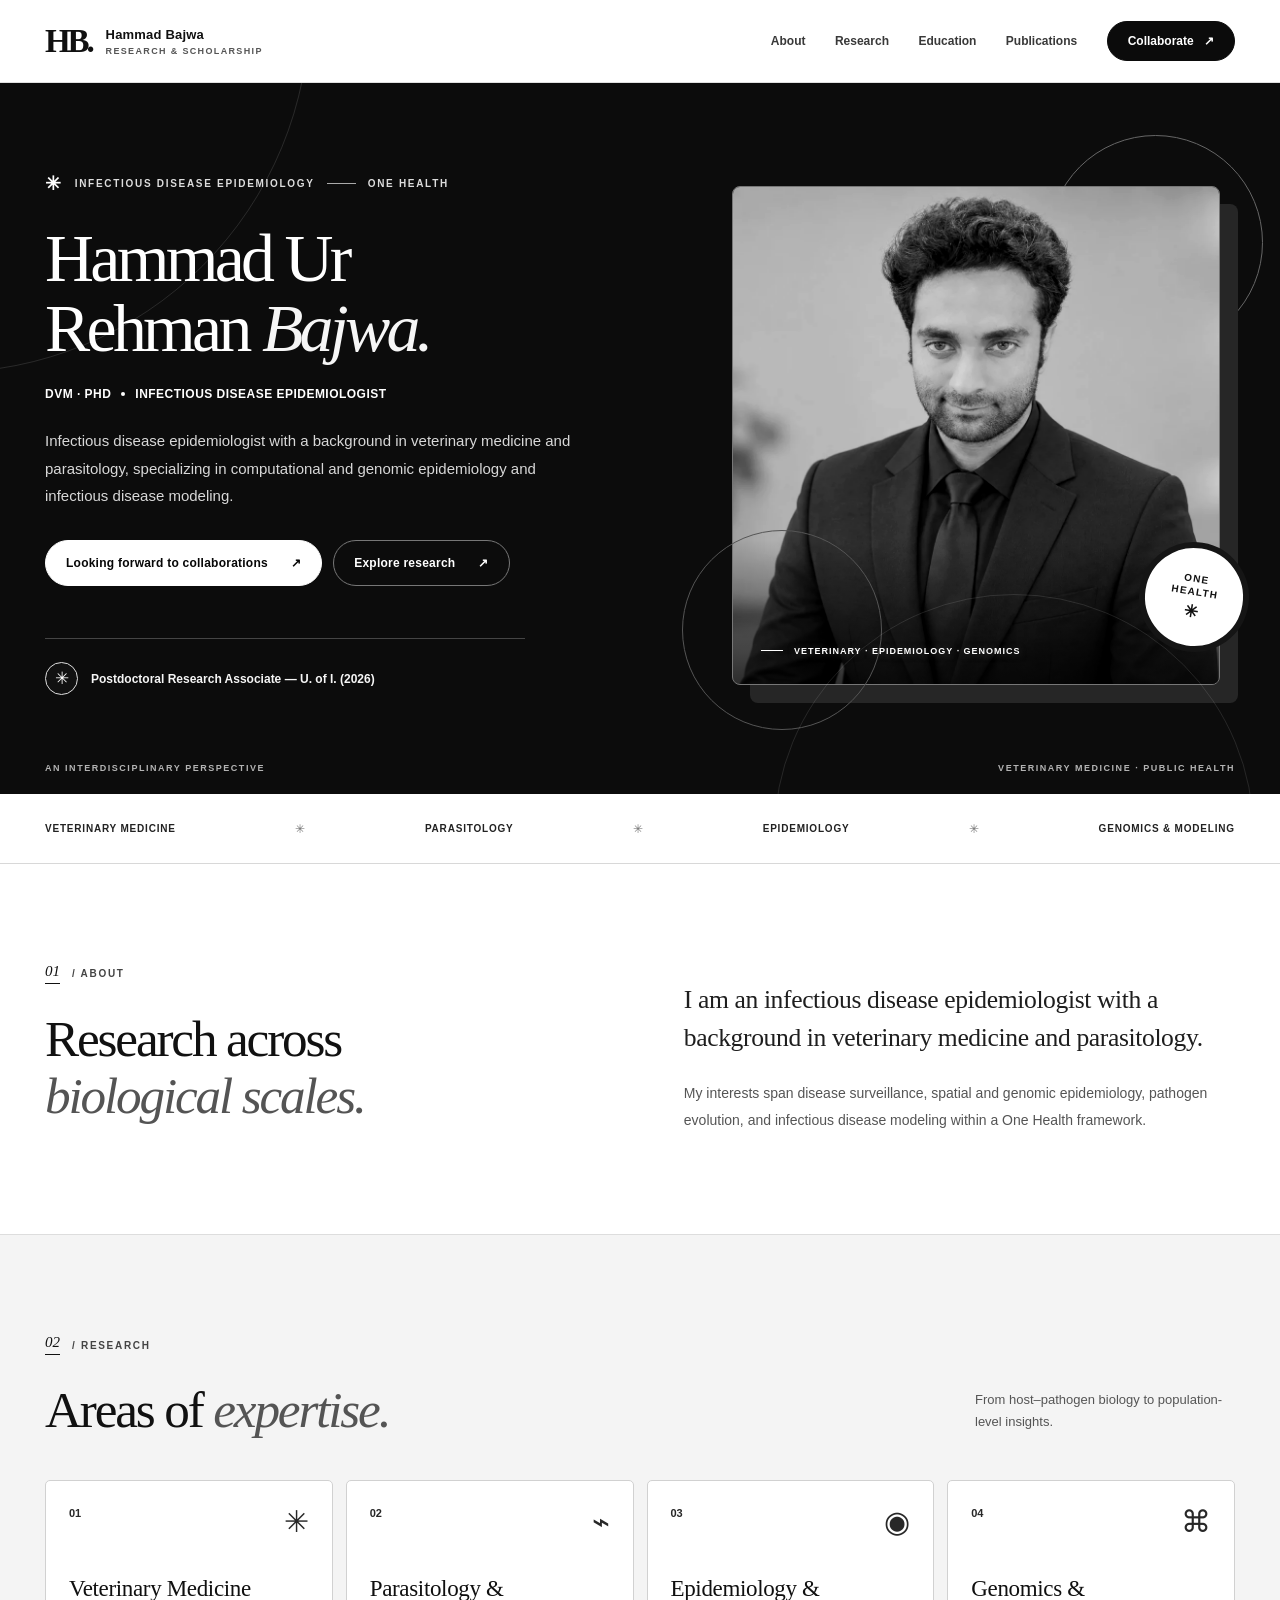
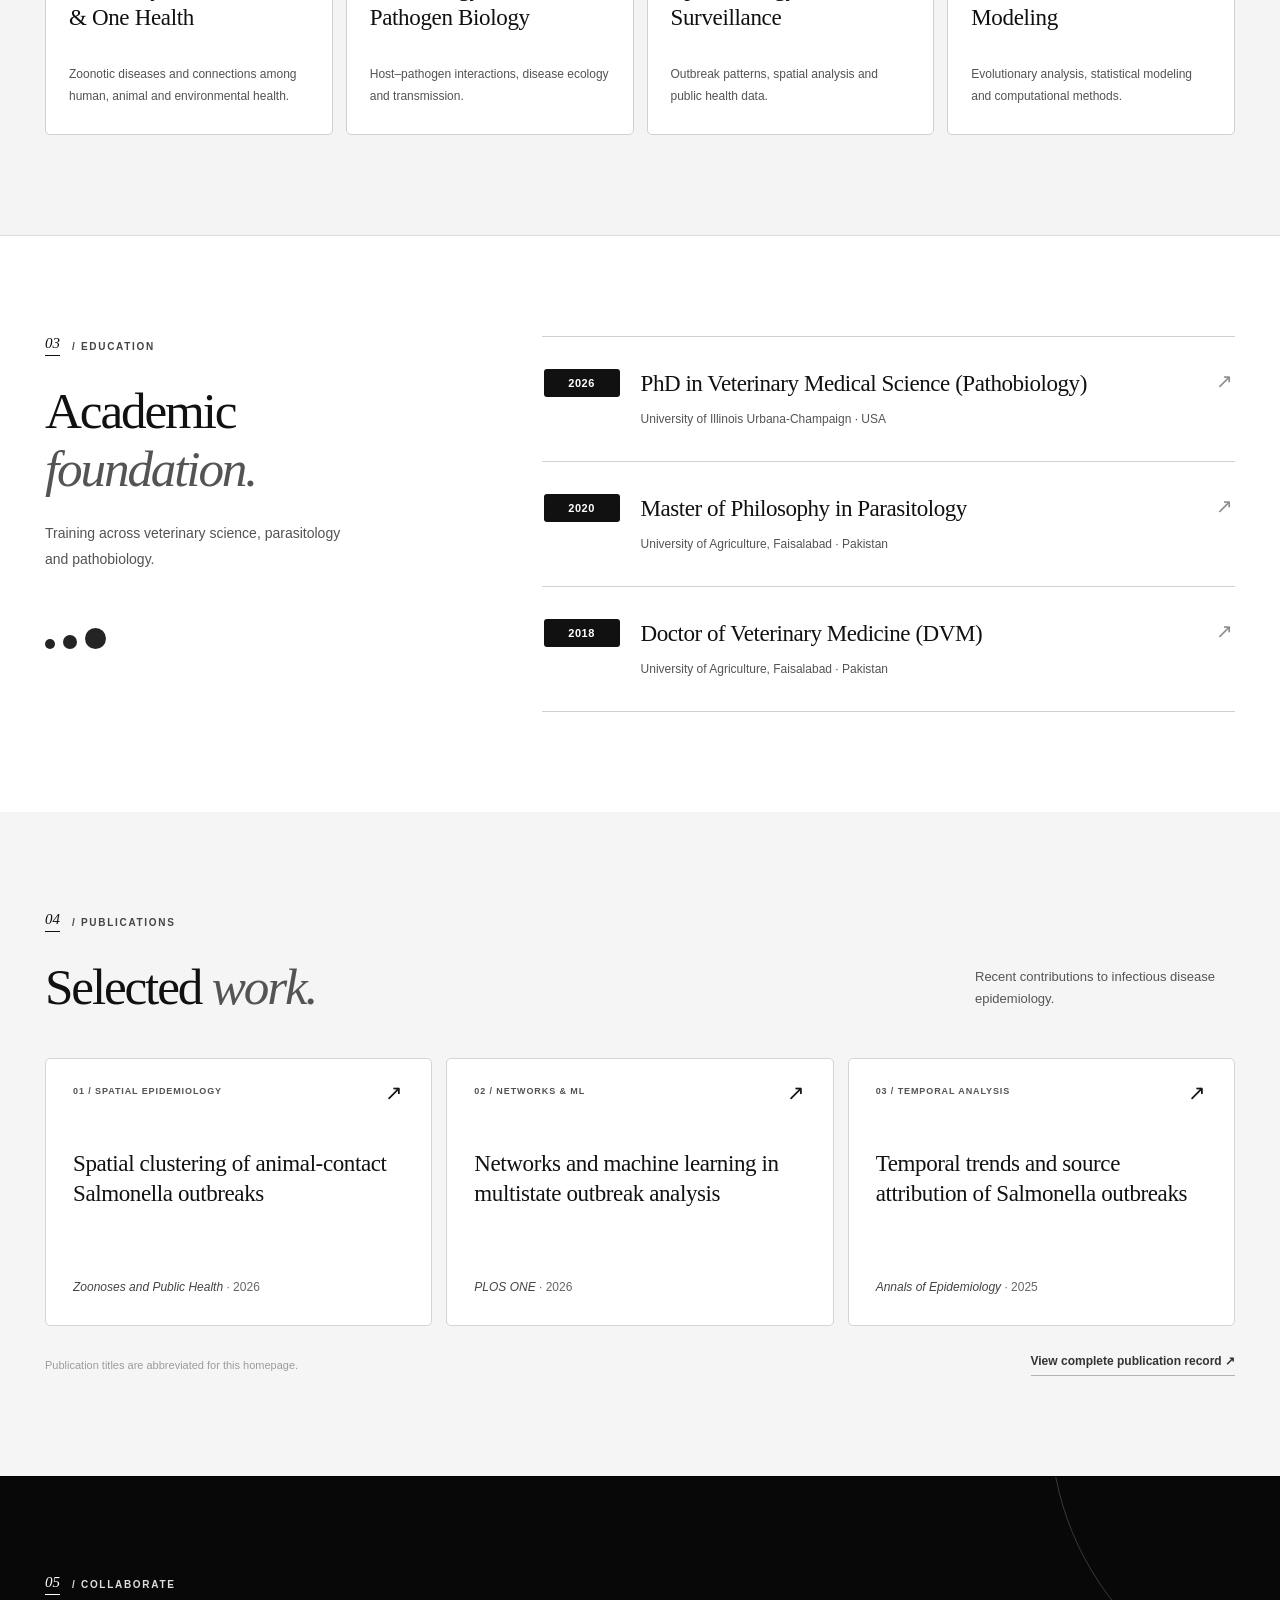
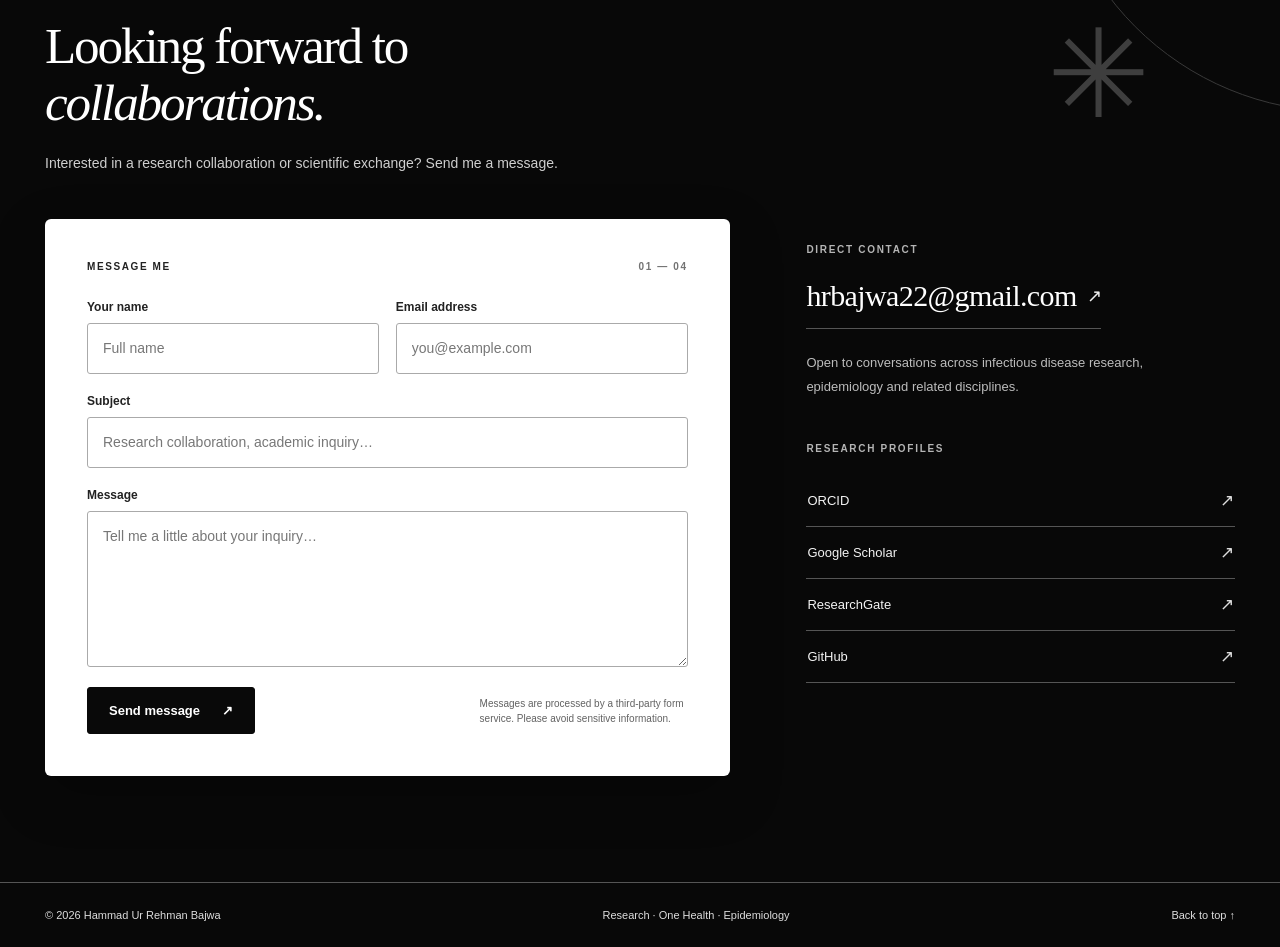
==== commit 870b70f2: "Add files via upload" ====
--- a/index.html
+++ b/index.html
@@ -3,120 +3,138 @@
 <head>
   <meta charset="utf-8">
   <meta name="viewport" content="width=device-width, initial-scale=1">
-  <meta name="color-scheme" content="light">
-  <meta name="theme-color" content="#122d34">
-  <meta name="description" content="Hammad Ur Rehman Bajwa, DVM, MPhil, PhD — postdoctoral researcher at the University of Illinois Urbana-Champaign working across One Health, infectious disease epidemiology, pathogen genomics, spatial analysis, and computational modeling.">
-  <meta property="og:type" content="website">
-  <meta property="og:title" content="Hammad Ur Rehman Bajwa | Infectious Disease Epidemiology">
-  <meta property="og:description" content="Connecting veterinary science, parasitology, epidemiology, genomic data, and computational modeling to understand infectious disease dynamics.">
+  <meta name="theme-color" content="#111111">
+  <meta name="description" content="Hammad Ur Rehman Bajwa, DVM, PhD — infectious disease epidemiologist with a background in veterinary medicine and parasitology, genomic and computational epidemiology, and infectious disease modeling.">
+  <meta property="og:type" content="profile">
+  <meta property="og:title" content="Hammad Ur Rehman Bajwa | Infectious Disease Epidemiologist">
+  <meta property="og:description" content="Infectious disease epidemiologist bridging veterinary medicine, parasitology, genomic epidemiology, computational methods and disease modeling.">
   <meta property="og:url" content="https://hrbajwa.github.io/">
-  <title>Hammad Ur Rehman Bajwa · Infectious Disease Epidemiology & One Health</title>
+  <meta property="og:image" content="https://hrbajwa.github.io/assets/hammad-bajwa-profile.webp">
+  <meta property="og:image:alt" content="Professional portrait of Hammad Ur Rehman Bajwa">
+  <title>Hammad Ur Rehman Bajwa, DVM, PhD · Infectious Disease Epidemiologist</title>
   <link rel="icon" href="assets/favicon.svg" type="image/svg+xml">
   <link rel="stylesheet" href="styles.css">
   <script src="script.js" defer></script>
-  <script type="application/ld+json">{"@context":"https://schema.org","@type":"Person","name":"Hammad Ur Rehman Bajwa","honorificSuffix":"DVM, MPhil, PhD","jobTitle":"Postdoctoral Research Associate","affiliation":{"@type":"Organization","name":"University of Illinois Urbana-Champaign"},"email":"mailto:hubajwa2@illinois.edu","url":"https://hrbajwa.github.io/","sameAs":["https://orcid.org/0000-0001-6908-7659","https://www.researchgate.net/profile/Hammad-Bajwa","https://scholar.google.com/citations?user=pwClDfwAAAAJ&hl=en","https://github.com/hrbajwa"]}</script>
+  <script type="application/ld+json">{"@context":"https://schema.org","@type":"Person","name":"Hammad Ur Rehman Bajwa","honorificSuffix":"DVM, PhD","jobTitle":"Postdoctoral Research Associate","affiliation":{"@type":"CollegeOrUniversity","name":"University of Illinois Urbana-Champaign"},"email":"mailto:hrbajwa22@gmail.com","image":"https://hrbajwa.github.io/assets/hammad-bajwa-profile.webp","url":"https://hrbajwa.github.io/","sameAs":["https://orcid.org/0000-0001-6908-7659","https://www.researchgate.net/profile/Hammad-Bajwa?ev=hdr_xprf","https://scholar.google.com/citations?user=pwClDfwAAAAJ&hl=en","https://github.com/hrbajwa"]}</script>
 </head>
 <body>
-  <a class="skip-link" href="#main">Skip to content</a>
-  <header class="site-header" id="top">
-    <div class="shell nav-wrap">
-      <a class="brand" href="#top" aria-label="Hammad Bajwa, back to top">
-        <span class="brand-mark">HB<span class="brand-dot">.</span></span>
-        <span class="brand-label"><strong>Hammad Bajwa</strong><small>Research &amp; scholarship</small></span>
-      </a>
-      <button class="nav-toggle" aria-label="Open navigation menu" aria-expanded="false" aria-controls="primary-nav"><span></span><span></span><span></span></button>
-      <nav class="primary-nav" id="primary-nav" aria-label="Primary navigation">
-        <a href="#about">About</a>
-        <a href="#research">Research</a>
-        <a href="#work">Projects</a>
-        <a href="#publications">Publications</a>
-        <a href="#journey">Background</a>
-        <a href="#contact" class="nav-contact">Get in touch <span aria-hidden="true">↗</span></a>
-      </nav>
+<a class="skip-link" href="#main">Skip to content</a>
+<header class="site-header" id="top">
+  <div class="container nav-inner">
+    <a href="#top" class="identity" aria-label="Hammad Bajwa, home"><span class="monogram">HB<span>.</span></span><span class="identity-copy"><strong>Hammad Bajwa</strong><small>Research &amp; Scholarship</small></span></a>
+    <button class="menu-toggle" type="button" aria-label="Open navigation" aria-expanded="false" aria-controls="site-nav"><span></span><span></span><span></span></button>
+    <nav class="site-nav" id="site-nav" aria-label="Main navigation">
+      <a href="#about">About</a><a href="#expertise">Research</a><a href="#education">Education</a><a href="#publications">Publications</a><a class="nav-cta" href="#contact">Collaborate <span aria-hidden="true">↗</span></a>
+    </nav>
+  </div>
+</header>
+<main id="main">
+  <section class="hero" aria-labelledby="page-title">
+    <div class="container hero-layout">
+      <div class="hero-text">
+        <div class="eyebrow"><span class="small-asterisk" aria-hidden="true">✳</span> INFECTIOUS DISEASE EPIDEMIOLOGY <span class="eyebrow-rule"></span> ONE HEALTH</div>
+        <h1 id="page-title">Hammad Ur<br>Rehman <em>Bajwa.</em></h1>
+        <p class="hero-role">DVM · PhD <span class="role-dot"></span> Infectious Disease Epidemiologist</p>
+        <p class="hero-description">Infectious disease epidemiologist with a background in veterinary medicine and parasitology, specializing in computational and genomic epidemiology and infectious disease modeling.</p>
+        <div class="hero-actions"><a class="button primary" href="#contact">Looking forward to collaborations <span aria-hidden="true">↗</span></a><a class="button secondary" href="#expertise">Explore research <span aria-hidden="true">↗</span></a></div>
+        <div class="hero-appointment"><span class="appointment-mark" aria-hidden="true"></span><span><b>Postdoctoral Research Associate — U. of I. (2026)</b></span></div>
+      </div>
+      <div class="hero-visual">
+        <div class="photo-accent photo-accent-top" aria-hidden="true"></div>
+        <figure class="portrait-frame"><img src="assets/hammad-bajwa-profile.webp" alt="Hammad Ur Rehman Bajwa in a dark suit" width="1536" height="1024" fetchpriority="high"><figcaption><span class="caption-line"></span> VETERINARY · EPIDEMIOLOGY · GENOMICS</figcaption></figure>
+        <div class="floating-seal" aria-hidden="true"><span>ONE</span><span>HEALTH</span><span class="seal-star">✳</span></div>
+        <div class="photo-accent photo-accent-bottom" aria-hidden="true"></div>
+      </div>
     </div>
-  </header>
+    <div class="container hero-foot"><span>AN INTERDISCIPLINARY PERSPECTIVE</span><span>VETERINARY MEDICINE · PUBLIC HEALTH</span></div>
+  </section>
 
-  <main id="main">
-    <section class="hero" aria-labelledby="hero-title">
-      <div class="hero-bg-ring ring-one"></div><div class="hero-bg-ring ring-two"></div>
-      <div class="shell hero-grid">
-        <div class="hero-content">
-          <p class="eyebrow light-eyebrow"><span class="eyebrow-line"></span> Infectious disease epidemiology <span class="eyebrow-line"></span> One Health</p>
-          <h1 id="hero-title">Understanding disease, <em>from hosts</em> to populations.</h1>
-          <p class="hero-lead">I'm <strong>Hammad Ur Rehman Bajwa, DVM, MPhil, PhD</strong>—a veterinary-trained infectious disease epidemiologist integrating pathogen biology, surveillance, genomics, and computational modeling.</p>
-          <div class="hero-buttons"><a href="#research" class="btn btn-light">Explore my research <span aria-hidden="true">↗</span></a><a href="#publications" class="btn btn-outline-light">Publications <span aria-hidden="true">↗</span></a></div>
-          <div class="hero-affiliation"><span class="affiliation-icon" aria-hidden="true">✳</span><span>Postdoctoral Research Associate &amp; Moore Fellow<br><strong>University of Illinois Urbana-Champaign</strong></span></div>
+  <div class="discipline-bar"><div class="container discipline-inner"><span>Veterinary Medicine</span><span class="mid-dot">✳</span><span>Parasitology</span><span class="mid-dot">✳</span><span>Epidemiology</span><span class="mid-dot">✳</span><span>Genomics &amp; Modeling</span></div></div>
+
+  <section class="section about" id="about">
+    <div class="container split-intro">
+      <div><span class="section-tag"><span>01</span> / ABOUT</span><h2>Research across<br><em>biological scales.</em></h2></div>
+      <div class="intro-copy"><p class="intro-lead">I am an infectious disease epidemiologist with a background in veterinary medicine and parasitology.</p><p>My interests span disease surveillance, spatial and genomic epidemiology, pathogen evolution, and infectious disease modeling within a One Health framework.</p></div>
+    </div>
+  </section>
+
+  <section class="section expertise-section" id="expertise">
+    <div class="container">
+      <div class="heading-row"><div><span class="section-tag"><span>02</span> / RESEARCH</span><h2>Areas of <em>expertise.</em></h2></div><p>From host–pathogen biology to population-level insights.</p></div>
+      <div class="expertise-grid">
+        <article class="field-card"><div class="field-top"><span>01</span><span class="field-symbol" aria-hidden="true">✳</span></div><h3>Veterinary Medicine<br>&amp; One Health</h3><p>Zoonotic diseases and connections among human, animal and environmental health.</p></article>
+        <article class="field-card"><div class="field-top"><span>02</span><span class="field-symbol" aria-hidden="true">⌁</span></div><h3>Parasitology &amp;<br>Pathogen Biology</h3><p>Host–pathogen interactions, disease ecology and transmission.</p></article>
+        <article class="field-card"><div class="field-top"><span>03</span><span class="field-symbol" aria-hidden="true">◉</span></div><h3>Epidemiology &amp;<br>Surveillance</h3><p>Outbreak patterns, spatial analysis and public health data.</p></article>
+        <article class="field-card"><div class="field-top"><span>04</span><span class="field-symbol" aria-hidden="true">⌘</span></div><h3>Genomics &amp;<br>Modeling</h3><p>Evolutionary analysis, statistical modeling and computational methods.</p></article>
+      </div>
+    </div>
+  </section>
+
+  <section class="section education-section" id="education">
+    <div class="container education-layout">
+      <div class="education-heading"><span class="section-tag"><span>03</span> / EDUCATION</span><h2>Academic<br><em>foundation.</em></h2><p>Training across veterinary science, parasitology and pathobiology.</p><div class="edu-decoration" aria-hidden="true"><span></span><span></span><span></span></div></div>
+      <div class="degrees" aria-label="Academic degrees">
+        <article class="degree"><span class="degree-year">2026</span><div><h3>PhD in Veterinary Medical Science <span>(Pathobiology)</span></h3><p>University of Illinois Urbana-Champaign <span>· USA</span></p></div><span class="degree-arrow" aria-hidden="true">↗</span></article>
+        <article class="degree"><span class="degree-year">2020</span><div><h3>Master of Philosophy <span>in Parasitology</span></h3><p>University of Agriculture, Faisalabad <span>· Pakistan</span></p></div><span class="degree-arrow" aria-hidden="true">↗</span></article>
+        <article class="degree"><span class="degree-year">2018</span><div><h3>Doctor of Veterinary Medicine <span>(DVM)</span></h3><p>University of Agriculture, Faisalabad <span>· Pakistan</span></p></div><span class="degree-arrow" aria-hidden="true">↗</span></article>
+      </div>
+    </div>
+  </section>
+
+  <section class="section publications-section" id="publications">
+    <div class="container">
+      <div class="heading-row"><div><span class="section-tag"><span>04</span> / PUBLICATIONS</span><h2>Selected <em>work.</em></h2></div><p>Recent contributions to infectious disease epidemiology.</p></div>
+      <div class="publication-grid">
+        <a class="publication-card" href="https://doi.org/10.1111/zph.70071" target="_blank" rel="noopener noreferrer" aria-label="Read Mapping High-Rate Clusters of Animal Contact-Related Human Salmonella enterica Single-State Outbreaks (2026)"><div class="pub-header"><span>01 / SPATIAL EPIDEMIOLOGY</span><span class="pub-arrow" aria-hidden="true">↗</span></div><h3>Spatial clustering of animal-contact Salmonella outbreaks</h3><p><i>Zoonoses and Public Health</i> <span>· 2026</span></p></a>
+        <a class="publication-card" href="https://doi.org/10.1371/journal.pone.0344889" target="_blank" rel="noopener noreferrer" aria-label="Read Multistate Animal-Contact-Related Nontyphoidal Salmonella enterica Outbreaks, Network and Machine Learning Analyses (2026)"><div class="pub-header"><span>02 / NETWORKS &amp; ML</span><span class="pub-arrow" aria-hidden="true">↗</span></div><h3>Networks and machine learning in multistate outbreak analysis</h3><p><i>PLOS ONE</i> <span>· 2026</span></p></a>
+        <a class="publication-card" href="https://doi.org/10.1016/j.annepidem.2025.10.008" target="_blank" rel="noopener noreferrer" aria-label="Read Temporal Trends and Source Attribution of Animal-Contact Related Human Nontyphoidal Salmonella enterica Outbreaks (2025)"><div class="pub-header"><span>03 / TEMPORAL ANALYSIS</span><span class="pub-arrow" aria-hidden="true">↗</span></div><h3>Temporal trends and source attribution of Salmonella outbreaks</h3><p><i>Annals of Epidemiology</i> <span>· 2025</span></p></a>
+      </div>
+      <div class="all-papers"><span>Publication titles are abbreviated for this homepage.</span><a href="https://scholar.google.com/citations?user=pwClDfwAAAAJ&amp;hl=en" target="_blank" rel="noopener noreferrer">View complete publication record <span aria-hidden="true">↗</span></a></div>
+    </div>
+  </section>
+
+  <section class="contact-section" id="contact" aria-labelledby="collaboration-title">
+    <div class="container">
+      <div class="collab-heading">
+        <div>
+          <span class="section-tag light"><span>05</span> / COLLABORATE</span>
+          <h2 id="collaboration-title">Looking forward to<br><em>collaborations.</em></h2>
+          <p>Interested in a research collaboration or scientific exchange? Send me a message.</p>
         </div>
-        <div class="hero-figure" aria-label="Illustration of connections between animal health, parasites, pathogen genomics, epidemiology, and computational modeling" role="img">
-          <div class="figure-header"><span>RESEARCH LENS</span><span>01 / ONE HEALTH</span></div>
-          <svg class="network-art" viewBox="0 0 530 510" fill="none" aria-hidden="true" xmlns="http://www.w3.org/2000/svg">
-            <defs><radialGradient id="halo"><stop stop-color="#9ed7b4" stop-opacity=".24"/><stop offset="1" stop-color="#9ed7b4" stop-opacity="0"/></radialGradient><linearGradient id="dot" x1="0" y1="0" x2="1" y2="1"><stop stop-color="#bcf1cf"/><stop offset="1" stop-color="#91c0c5"/></linearGradient></defs>
-            <circle cx="270" cy="245" r="218" fill="url(#halo)"/><circle cx="270" cy="245" r="176" stroke="#9dc9bc" stroke-opacity=".17"/><circle cx="270" cy="245" r="129" stroke="#c4e1d4" stroke-opacity=".30" stroke-dasharray="4 8"/><circle cx="270" cy="245" r="77" stroke="#a7dbc1" stroke-opacity=".45"/>
-            <path d="M270 245L122 129M270 245L416 135M270 245L112 335M270 245L423 354M270 245L270 48" stroke="#a6cfbd" stroke-opacity=".5" stroke-dasharray="4 7" stroke-width="1.5"/>
-            <path d="M122 129Q250 16 416 135M112 335Q255 471 423 354M122 129Q78 228 112 335M416 135Q473 220 423 354" stroke="#a6cfbd" stroke-opacity=".23"/>
-            <circle cx="270" cy="245" r="64" fill="#eaf7e9"/><circle cx="270" cy="245" r="55" fill="#d2e9d6"/><path d="M232 242C249 213 284 216 301 239M237 262C261 286 288 277 304 253" stroke="#2e6d66" stroke-width="3" stroke-linecap="round"/><circle cx="263" cy="226" r="8" fill="#34766c"/><circle cx="285" cy="263" r="6" fill="#34766c"/><circle cx="243" cy="264" r="4" fill="#34766c"/>
-            <g fill="#b7e4c5" stroke="#d2f0d5" stroke-width="2"><circle cx="122" cy="129" r="10"/><circle cx="416" cy="135" r="10"/><circle cx="112" cy="335" r="10"/><circle cx="423" cy="354" r="10"/><circle cx="270" cy="48" r="10"/></g>
-            <g fill="#d6f1dd" opacity=".85"><circle cx="169" cy="208" r="3"/><circle cx="359" cy="216" r="4"/><circle cx="209" cy="368" r="4"/><circle cx="382" cy="297" r="3"/><circle cx="318" cy="85" r="3"/><circle cx="155" cy="278" r="2"/><circle cx="310" cy="384" r="2"/><circle cx="86" cy="209" r="2"/></g>
-          </svg>
-          <div class="figure-label fig-top">Genomics <small>Pathogen evolution</small></div>
-          <div class="figure-label fig-left-top">Veterinary <small>Animal health</small></div>
-          <div class="figure-label fig-right-top">Parasitology <small>Host–pathogen biology</small></div>
-          <div class="figure-label fig-left-bottom">Epidemiology <small>Disease surveillance</small></div>
-          <div class="figure-label fig-right-bottom">Modeling <small>Population dynamics</small></div>
-          <div class="figure-bottom"><span><span class="pulse-dot"></span> INTEGRATIVE RESEARCH</span><span>HUMAN · ANIMAL · ENVIRONMENT</span></div>
-        </div>
+        <div class="collab-head-mark" aria-hidden="true">✳</div>
       </div>
-      <div class="hero-footer shell"><span>Biological foundations</span><span class="hero-footer-rule"></span><span>Population-scale insights</span><a href="#about" aria-label="Scroll to about section">SCROLL DOWN <span aria-hidden="true">↓</span></a></div>
-    </section>
-
-    <div class="research-strip" aria-label="Research expertise"><div class="shell strip-inner"><span>VETERINARY SCIENCE</span><i></i><span>PARASITOLOGY</span><i></i><span>ONE HEALTH</span><i></i><span>EPIDEMIOLOGY</span><i></i><span>PATHOGEN GENOMICS</span><i></i><span>COMPUTATIONAL MODELING</span></div></div>
-
-    <section class="section about-section" id="about">
-      <div class="shell two-col about-grid">
-        <div class="section-intro"><p class="eyebrow"><span class="section-num">01</span> ABOUT</p><h2>Research informed by <em>biology,</em> driven by <em>data.</em></h2><div class="fine-rule"></div><p class="section-side-note">Across disciplines, a consistent question: why do infectious diseases emerge, spread, and persist?</p></div>
-        <div class="about-copy"><p class="big-copy">My work sits at the intersection of <strong>veterinary science, parasitology, infectious disease epidemiology,</strong> and <strong>computational biology.</strong></p><p>Starting with training in veterinary medicine and parasitology, I developed a research focus on population-level infectious disease patterns. My doctoral work advanced this perspective through national outbreak surveillance, spatial epidemiology, and quantitative analysis.</p><p>As a postdoctoral researcher in the <strong>Department of Evolution, Ecology, and Behavior</strong> at the University of Illinois Urbana-Champaign, I investigate enteric pathogen evolution and transmission through genomic, epidemiological, and ecological evidence.</p><div class="about-quote"><span aria-hidden="true">“</span><p>I aim to bridge pathogen-level mechanisms and population-level evidence to strengthen infectious disease surveillance and public health decision-making.</p></div></div>
+      <div class="collab-grid">
+        <form id="collaboration-form" class="contact-form" action="https://formsubmit.co/hrbajwa22@gmail.com" method="POST" accept-charset="UTF-8">
+          <input type="hidden" name="_subject" id="form-email-subject" value="New collaboration inquiry from academic website">
+          <input type="hidden" name="_template" value="table">
+          <input type="hidden" name="_next" value="https://hrbajwa.github.io/thanks.html">
+          <input type="hidden" name="_url" value="https://hrbajwa.github.io/">
+          <input type="text" name="_honey" class="form-honeypot" tabindex="-1" autocomplete="off" aria-hidden="true">
+          <div class="form-intro"><span>MESSAGE ME</span><span>01 — 04</span></div>
+          <div class="form-row">
+            <div class="form-field"><label for="collab-name">Your name</label><input id="collab-name" name="name" type="text" placeholder="Full name" autocomplete="name" maxlength="120" required></div>
+            <div class="form-field"><label for="collab-email">Email address</label><input id="collab-email" name="email" type="email" placeholder="you@example.com" autocomplete="email" maxlength="254" required></div>
+          </div>
+          <div class="form-field"><label for="collab-subject">Subject</label><input id="collab-subject" name="subject" type="text" placeholder="Research collaboration, academic inquiry…" maxlength="150" required></div>
+          <div class="form-field"><label for="collab-message">Message</label><textarea id="collab-message" name="message" rows="6" placeholder="Tell me a little about your inquiry…" maxlength="5000" required></textarea></div>
+          <div class="form-submit-row"><button class="form-submit" type="submit">Send message <span aria-hidden="true">↗</span></button><p>Messages are processed by a third-party form service. Please avoid sensitive information.</p></div>
+        </form>
+        <aside class="contact-side" aria-label="Contact details and academic profiles">
+          <p class="contact-overline">DIRECT CONTACT</p>
+          <a class="direct-email" href="mailto:hrbajwa22@gmail.com">hrbajwa22@gmail.com <span aria-hidden="true">↗</span></a>
+          <p class="side-note">Open to conversations across infectious disease research, epidemiology and related disciplines.</p>
+          <div class="contact-socials">
+            <p class="contact-overline">RESEARCH PROFILES</p>
+            <a href="https://orcid.org/0000-0001-6908-7659" target="_blank" rel="noopener noreferrer">ORCID <span aria-hidden="true">↗</span></a>
+            <a href="https://scholar.google.com/citations?user=pwClDfwAAAAJ&amp;hl=en" target="_blank" rel="noopener noreferrer">Google Scholar <span aria-hidden="true">↗</span></a>
+            <a href="https://www.researchgate.net/profile/Hammad-Bajwa?ev=hdr_xprf" target="_blank" rel="noopener noreferrer">ResearchGate <span aria-hidden="true">↗</span></a>
+            <a href="https://github.com/hrbajwa" target="_blank" rel="noopener noreferrer">GitHub <span aria-hidden="true">↗</span></a>
+          </div>
+        </aside>
       </div>
-    </section>
-
-    <section class="section research-section" id="research">
-      <div class="shell"><div class="section-heading"><div><p class="eyebrow"><span class="section-num">02</span> RESEARCH EXPERTISE</p><h2>Four perspectives.<br><em>One connected mission.</em></h2></div><p class="heading-aside">From organism-level knowledge to genomic and population-scale inference.</p></div>
-      <div class="expertise-grid">
-        <article class="expertise-card"><div class="card-top"><span class="expertise-number">01 / FOUNDATION</span><span class="card-icon"><svg viewBox="0 0 40 40" fill="none" aria-hidden="true"><path d="M7 20h26M20 7v26" stroke="currentColor" stroke-width="2.3" stroke-linecap="round"/><path d="M20 12a8 8 0 0 1 8 8 8 8 0 0 1-8 8 8 8 0 0 1-8-8 8 8 0 0 1 8-8Z" stroke="currentColor" stroke-width="1.5"/></svg></span></div><h3>Veterinary Science &amp; One Health</h3><p>Translating animal health and zoonotic disease knowledge into questions about pathogen reservoirs, cross-species transmission, and human–animal–environment interfaces.</p><div class="tag-row"><span>Zoonoses</span><span>Animal health</span><span>One Health</span></div></article>
-        <article class="expertise-card"><div class="card-top"><span class="expertise-number">02 / BIOLOGY</span><span class="card-icon"><svg viewBox="0 0 40 40" fill="none" aria-hidden="true"><ellipse cx="20" cy="20" rx="8" ry="13" stroke="currentColor" stroke-width="2" transform="rotate(35 20 20)"/><path d="M14 11c5 5 8 11 12 18M11 28l-4 5M29 12l5-5" stroke="currentColor" stroke-width="1.6" stroke-linecap="round"/><circle cx="16" cy="18" r="2" fill="currentColor"/><circle cx="24" cy="24" r="2" fill="currentColor"/></svg></span></div><h3>Parasitology &amp; Host–Pathogen Biology</h3><p>A grounding in parasite biology and host–pathogen interactions that informs a broader understanding of infectious disease ecology, transmission, and biological complexity.</p><div class="tag-row"><span>Parasitology</span><span>Transmission</span><span>Ecology</span></div></article>
-        <article class="expertise-card"><div class="card-top"><span class="expertise-number">03 / POPULATIONS</span><span class="card-icon"><svg viewBox="0 0 40 40" fill="none" aria-hidden="true"><path d="M7 31V22l9-8 8 5 9-11" stroke="currentColor" stroke-width="2" stroke-linecap="round" stroke-linejoin="round"/><circle cx="7" cy="22" r="3" fill="currentColor"/><circle cx="16" cy="14" r="3" fill="currentColor"/><circle cx="24" cy="19" r="3" fill="currentColor"/><circle cx="33" cy="8" r="3" fill="currentColor"/><path d="M6 35h28" stroke="currentColor" stroke-width="1.3" opacity=".6"/></svg></span></div><h3>Epidemiology &amp; Spatial Analysis</h3><p>Investigating outbreak occurrence, incidence, geographic heterogeneity, exposure pathways, and temporal trends using national surveillance data and spatial statistics.</p><div class="tag-row"><span>Surveillance</span><span>GIS</span><span>Outbreak analytics</span></div></article>
-        <article class="expertise-card"><div class="card-top"><span class="expertise-number">04 / COMPUTATION</span><span class="card-icon"><svg viewBox="0 0 40 40" fill="none" aria-hidden="true"><path d="M10 7c20 6 0 20 20 26M30 7C10 13 30 27 10 33" stroke="currentColor" stroke-width="2.1" stroke-linecap="round"/><path d="M14 12h12M15 18h10M15 24h10M14 30h12" stroke="currentColor" stroke-width="1.6" stroke-linecap="round"/></svg></span></div><h3>Genomics &amp; Computational Modeling</h3><p>Integrating whole-genome sequencing, comparative genomics, phylogenetics, network analysis, statistical learning, and predictive approaches to understand pathogen dynamics.</p><div class="tag-row"><span>WGS</span><span>Phylogenetics</span><span>Machine learning</span></div></article>
-      </div></div>
-    </section>
-
-    <section class="section project-section" id="work">
-      <div class="shell"><div class="section-heading"><div><p class="eyebrow"><span class="section-num">03</span> RESEARCH DIRECTIONS</p><h2>Current questions,<br><em>integrated approaches.</em></h2></div><p class="heading-aside">Selected research themes; summaries are intentionally high-level.</p></div>
-      <div class="project-stack">
-        <article class="project-card"><div class="project-index">01 <span class="index-line"></span> GENOMIC EPIDEMIOLOGY</div><div class="project-body"><p class="project-kicker">CURRENT POSTDOCTORAL RESEARCH</p><h3>Evolutionary and genomic epidemiology of pathogenic <em>Escherichia coli</em></h3><p>Examining genomic variation and evolutionary relationships among outbreak-associated enteric pathogens, with emphasis on lineage diversity, virulence-associated features, plasmid biology, and their epidemiological context.</p><div class="tag-row"><span>Whole-genome sequencing</span><span>Comparative genomics</span><span>Population structure</span><span>Plasmids</span></div></div><div class="project-mark" aria-hidden="true">01</div></article>
-        <article class="project-card"><div class="project-index">02 <span class="index-line"></span> SURVEILLANCE SCIENCE</div><div class="project-body"><p class="project-kicker">EPIDEMIOLOGICAL RESEARCH</p><h3>Outbreak patterns, transmission pathways, and geographic risk</h3><p>Using national enteric disease surveillance to characterize the distribution and drivers of outbreaks, including zoonotic exposure, person-to-person transmission, temporal change, spatial clustering, and interrelated exposure networks.</p><div class="tag-row"><span>NORS</span><span>Spatial epidemiology</span><span>Network analysis</span><span>Statistical modeling</span></div></div><div class="project-mark" aria-hidden="true">02</div></article>
-      </div></div>
-    </section>
-
-    <section class="section method-section" id="methods"><div class="shell methods-grid"><div><p class="eyebrow light-eyebrow"><span class="section-num">04</span> METHODS &amp; TOOLS</p><h2>Quantitative methods that connect <em>scales.</em></h2><p>My analytical toolkit spans surveillance epidemiology, geospatial inference, genomics, and computational analysis.</p></div><div class="method-groups"><div class="method-group"><h3>EPIDEMIOLOGY &amp; STATISTICS</h3><p>Time-series analysis · Regression and Bayesian methods · Incidence modeling · Surveillance data management</p></div><div class="method-group"><h3>SPATIAL &amp; NETWORK ANALYTICS</h3><p>ArcGIS Pro · QGIS · R spatial packages · Hot spot and cluster detection · Network analysis</p></div><div class="method-group"><h3>GENOMICS &amp; COMPUTATION</h3><p>WGS pipelines · HPC / Slurm · Sequence quality control · Phylogenetics · Comparative genomics</p></div><div class="method-group"><h3>PROGRAMMING &amp; MACHINE LEARNING</h3><p>R · Reproducible research workflows · Random forest · XGBoost · Data visualization</p></div></div></div></section>
-
-    <section class="section publications-section" id="publications"><div class="shell"><div class="section-heading"><div><p class="eyebrow"><span class="section-num">05</span> PUBLICATIONS</p><h2>Selected peer-reviewed <em>research.</em></h2></div><p class="heading-aside">A selection of published work on zoonotic enteric disease surveillance and epidemiology.</p></div>
-      <div class="pub-controls"><div class="filter-group" role="group" aria-label="Filter publications"><button type="button" class="filter is-active" data-filter="all" aria-pressed="true">All</button><button type="button" class="filter" data-filter="spatial" aria-pressed="false">Spatial</button><button type="button" class="filter" data-filter="networks" aria-pressed="false">Networks &amp; ML</button><button type="button" class="filter" data-filter="trends" aria-pressed="false">Temporal &amp; exposures</button></div><label class="search-label"><span class="sr-only">Search publications</span><svg viewBox="0 0 24 24" aria-hidden="true"><circle cx="10.8" cy="10.8" r="6.6"/><path d="m16 16 5 5"/></svg><input id="pub-search" type="search" placeholder="Search titles or journals"></label></div>
-      <p class="results-count" id="results-count" aria-live="polite">Showing 4 selected publications</p>
-      <div class="publication-list" id="publication-list">
-        <article class="publication" data-category="spatial" data-search="mapping high-rate clusters of animal contact-related human salmonella enterica single-state outbreaks zoonoses and public health geospatial spatial epidemiological approach"><div class="pub-date"><strong>2026</strong><span>SPATIAL</span></div><div class="pub-details"><h3>Mapping High-Rate Clusters of Animal Contact-Related Human <em>Salmonella enterica</em> Single-State Outbreaks in the United States, 2009–2022: A Spatial Epidemiological Approach to Inform Public Health Surveillance</h3><p>Hammad Ur Rehman Bajwa, Suman Bhowmick &amp; Csaba Varga</p><p class="journal"><em>Zoonoses and Public Health</em> · 73(6):502–515</p></div><a class="pub-link" href="https://doi.org/10.1111/zph.70071" target="_blank" rel="noopener noreferrer" aria-label="Open spatial epidemiology publication DOI">DOI <span aria-hidden="true">↗</span></a></article>
-        <article class="publication" data-category="networks" data-search="multistate animal contact related nontyphoidal salmonella enterica outbreaks network machine learning plos one serovars exposure sources settings"><div class="pub-date"><strong>2026</strong><span>NETWORKS &amp; ML</span></div><div class="pub-details"><h3>Multistate Animal-Contact-Related Nontyphoidal <em>Salmonella enterica</em> Outbreaks in the United States, 2009–2022: Network and Machine Learning Analyses of Exposure Sources, Settings, and Serovars</h3><p>Hammad Ur Rehman Bajwa, Suman Bhowmick &amp; Csaba Varga</p><p class="journal"><em>PLOS ONE</em> · 21(6):e0344889</p></div><a class="pub-link" href="https://doi.org/10.1371/journal.pone.0344889" target="_blank" rel="noopener noreferrer" aria-label="Open multistate outbreaks publication DOI">DOI <span aria-hidden="true">↗</span></a></article>
-        <article class="publication" data-category="trends" data-search="animal contact related nontyphoidal salmonella enterica outbreaks humans serovar specific temporal trends associations exposure sources settings frontiers in public health"><div class="pub-date"><strong>2026</strong><span>SEROVAR TRENDS</span></div><div class="pub-details"><h3>Animal Contact-Related Nontyphoidal <em>Salmonella enterica</em> Outbreaks in Humans in the U.S. (2009–2022): Serovar-Specific Temporal Trends and Associations with Exposure Sources and Settings</h3><p>Hammad Ur Rehman Bajwa, Suman Bhowmick &amp; Csaba Varga</p><p class="journal"><em>Frontiers in Public Health</em> · 14:1755882</p></div><a class="pub-link" href="https://doi.org/10.3389/fpubh.2026.1755882" target="_blank" rel="noopener noreferrer" aria-label="Open serovar epidemiology publication DOI">DOI <span aria-hidden="true">↗</span></a></article>
-        <article class="publication" data-category="trends" data-search="temporal trends source attribution animal contact human nontyphoidal salmonella enterica outbreaks annals of epidemiology"><div class="pub-date"><strong>2025</strong><span>TEMPORAL TRENDS</span></div><div class="pub-details"><h3>Temporal Trends and Source Attribution of Animal-Contact Related Human Nontyphoidal <em>Salmonella enterica</em> Outbreaks Across the United States, 2009–2022</h3><p>Hammad Ur Rehman Bajwa, Suman Bhowmick &amp; Csaba Varga</p><p class="journal"><em>Annals of Epidemiology</em> · 111:168–174</p></div><a class="pub-link" href="https://doi.org/10.1016/j.annepidem.2025.10.008" target="_blank" rel="noopener noreferrer" aria-label="Open temporal trends publication DOI">DOI <span aria-hidden="true">↗</span></a></article>
-      </div>
-      <p class="empty-results" id="empty-results" hidden>No selected papers match your search. Try another keyword or clear the filter.</p>
-      <div class="pub-more"><p>For the full publication record, including earlier work in veterinary and parasitological sciences, consult my scholarly profiles.</p><div class="inline-links"><a href="https://scholar.google.com/citations?user=pwClDfwAAAAJ&amp;hl=en" target="_blank" rel="noopener noreferrer">Google Scholar ↗</a><a href="https://orcid.org/0000-0001-6908-7659" target="_blank" rel="noopener noreferrer">ORCID ↗</a><a href="https://www.researchgate.net/profile/Hammad-Bajwa?ev=hdr_xprf" target="_blank" rel="noopener noreferrer">ResearchGate ↗</a></div></div>
-    </div></section>
-
-    <section class="section journey-section" id="journey"><div class="shell journey-grid"><div><p class="eyebrow"><span class="section-num">06</span> BACKGROUND</p><h2>Training across<br><em>disciplines.</em></h2><p class="journey-intro">My academic journey combines clinical veterinary training, biological specialization, and quantitative infectious disease research.</p><a href="mailto:hubajwa2@illinois.edu?subject=CV%20request" class="text-link">Request my CV <span aria-hidden="true">↗</span></a></div>
-      <div class="timeline"><div class="timeline-entry"><div class="time-year">2026 – PRESENT</div><div><h3>Postdoctoral Research Associate</h3><p>Evolution, Ecology, and Behavior · University of Illinois Urbana-Champaign</p><span>Genomic epidemiology · Evolutionary and computational research</span></div></div><div class="timeline-entry"><div class="time-year">2026</div><div><h3>PhD · Veterinary Medical Science (Pathobiology)</h3><p>University of Illinois Urbana-Champaign, USA</p><span>Infectious disease epidemiology · National outbreak surveillance</span></div></div><div class="timeline-entry"><div class="time-year">2020</div><div><h3>MPhil · Parasitology</h3><p>University of Agriculture, Faisalabad, Pakistan</p><span>Parasitological and host–pathogen science</span></div></div><div class="timeline-entry"><div class="time-year">2018</div><div><h3>Doctor of Veterinary Medicine (DVM)</h3><p>University of Agriculture, Faisalabad, Pakistan</p><span>Veterinary medicine · Animal health</span></div></div></div>
-    </div></section>
-
-    <section class="contact-section" id="contact"><div class="shell contact-grid"><div><p class="eyebrow light-eyebrow"><span class="section-num">07</span> CONNECT</p><h2>Interested in a <em>research conversation?</em></h2><p>I welcome scientific exchanges and conversations about interdisciplinary infectious disease research, collaboration, and academic opportunities.</p><a class="btn btn-light" href="mailto:hubajwa2@illinois.edu">Email me <span aria-hidden="true">↗</span></a></div><div class="contact-links"><a href="mailto:hubajwa2@illinois.edu"><span>Email</span><strong>hubajwa2@illinois.edu</strong><b aria-hidden="true">↗</b></a><a href="https://orcid.org/0000-0001-6908-7659" target="_blank" rel="noopener noreferrer"><span>ORCID</span><strong>0000-0001-6908-7659</strong><b aria-hidden="true">↗</b></a><a href="https://scholar.google.com/citations?user=pwClDfwAAAAJ&amp;hl=en" target="_blank" rel="noopener noreferrer"><span>Google Scholar</span><strong>Research publications</strong><b aria-hidden="true">↗</b></a><a href="https://www.researchgate.net/profile/Hammad-Bajwa?ev=hdr_xprf" target="_blank" rel="noopener noreferrer"><span>ResearchGate</span><strong>Research profile</strong><b aria-hidden="true">↗</b></a><a href="https://github.com/hrbajwa" target="_blank" rel="noopener noreferrer"><span>GitHub</span><strong>@hrbajwa</strong><b aria-hidden="true">↗</b></a></div></div></section>
-  </main>
-  <footer class="site-footer"><div class="shell footer-inner"><div><strong>HB<span>.</span></strong><p>Hammad Ur Rehman Bajwa · Research across biological scales.</p></div><div><p>© <span id="year">2026</span> Hammad Ur Rehman Bajwa</p><a href="#top">Back to top ↑</a></div></div></footer>
+    </div>
+  </section>
+</main>
+<footer class="site-footer"><div class="container footer-inner"><span>© <span id="year">2026</span> Hammad Ur Rehman Bajwa</span><span>Research · One Health · Epidemiology</span><a href="#top">Back to top ↑</a></div></footer>
 </body>
 </html>
--- a/styles.css
+++ b/styles.css
@@ -1,13 +1,151 @@
-:root{--navy:#132e36;--navy-deep:#0b232c;--navy-alt:#1b4145;--jade:#2f6e65;--jade-soft:#a3c9af;--ivory:#f8f9f3;--paper:#f1f4ec;--stroke:#d6e0d9;--ink:#243c40;--muted:#657879;--white:#fff;--serif:Georgia,'Iowan Old Style','Times New Roman',serif;--sans:Inter,'Segoe UI',Arial,sans-serif;--shell:1240px}
-*,*::before,*::after{box-sizing:border-box}html{scroll-behavior:smooth;scroll-padding-top:100px}body{margin:0;background:var(--ivory);color:var(--ink);font-family:var(--sans);-webkit-font-smoothing:antialiased}a{color:inherit;text-decoration:none}button,input{font:inherit}button{cursor:pointer}img,svg{max-width:100%}::selection{background:#bce6d4;color:#102d36}.shell{width:min(calc(100% - 92px),var(--shell));margin-inline:auto}.sr-only{position:absolute;width:1px;height:1px;padding:0;margin:-1px;overflow:hidden;clip:rect(0,0,0,0);white-space:nowrap;border:0}.skip-link{position:absolute;z-index:20;top:-90px;left:20px;padding:12px 18px;background:white;color:var(--navy)}.skip-link:focus{top:10px}
-.site-header{height:88px;position:sticky;top:0;z-index:12;background:rgba(248,249,243,.95);backdrop-filter:blur(16px);border-bottom:1px solid #e5eae3}.nav-wrap{height:100%;display:flex;align-items:center;justify-content:space-between;gap:32px}.brand{display:flex;gap:13px;align-items:center;flex-shrink:0}.brand-mark{font:700 32px/1 var(--serif);letter-spacing:-.10em;color:var(--navy);padding-right:5px}.brand-dot{color:var(--jade);letter-spacing:-.08em}.brand-label{display:flex;flex-direction:column;gap:3px}.brand-label strong{font-size:13px;letter-spacing:.02em}.brand-label small{font-size:10px;color:#71807e;letter-spacing:.13em;text-transform:uppercase}.primary-nav{display:flex;align-items:center;gap:clamp(13px,2vw,31px)}.primary-nav>a{color:#425858;font-size:12px;font-weight:650;letter-spacing:.014em;transition:color .2s}.primary-nav>a:hover,.primary-nav>a:focus-visible{color:var(--jade)}.primary-nav .nav-contact{border:1px solid #bdd3c7;padding:12px 15px;border-radius:3px;white-space:nowrap;color:var(--navy)}.nav-contact span{padding-left:8px}.nav-toggle{display:none;border:0;background:none;padding:7px}.nav-toggle span{display:block;width:23px;height:2px;margin:5px;background:var(--navy)}
-.hero{background:var(--navy-deep);position:relative;overflow:hidden;color:#eef6f0}.hero::before{content:'';background:radial-gradient(ellipse at 88% 48%,rgba(81,126,115,.27),transparent 45%);position:absolute;inset:0;pointer-events:none}.hero-bg-ring{position:absolute;border:1px solid rgba(198,227,215,.075);border-radius:50%;pointer-events:none}.ring-one{width:900px;height:900px;top:-580px;left:-330px}.ring-two{width:770px;height:770px;top:70px;right:-540px}.hero-grid{display:grid;grid-template-columns:1fr .91fr;gap:55px;align-items:center;min-height:626px;padding-block:72px 54px;position:relative;z-index:1}.hero-content{max-width:650px}.eyebrow{display:flex;align-items:center;gap:12px;font-size:11px;letter-spacing:.19em;font-weight:750;text-transform:uppercase;color:var(--jade);margin:0 0 29px}.light-eyebrow{color:#b9d7c9}.eyebrow-line{display:block;width:22px;height:1px;background:currentColor;opacity:.7}.section-num{font:400 12px var(--serif);letter-spacing:0;border-bottom:1px solid currentColor;padding-bottom:4px}.hero h1{font:400 clamp(51px,5.15vw,77px)/1.09 var(--serif);letter-spacing:-.038em;margin:0 0 26px;max-width:650px}.hero h1 em{color:#a8d6bc;font-weight:400}.hero-lead{font-size:15px;line-height:1.93;color:#c7d7d4;max-width:560px;margin:0 0 32px}.hero-lead strong{color:#eef7ef;font-weight:650}.hero-buttons{display:flex;gap:11px;flex-wrap:wrap}.btn{display:inline-flex;justify-content:center;align-items:center;gap:18px;padding:15px 22px;border:1px solid transparent;border-radius:3px;font-size:12px;font-weight:750;letter-spacing:.035em;transition:transform .2s,background .2s}.btn:hover{transform:translateY(-2px)}.btn-light{background:#d5ebd9;color:#163d3d}.btn-light:hover{background:#f0fff0}.btn-outline-light{background:transparent;color:#e7f0ec;border-color:#748a89}.btn-outline-light:hover{background:#ffffff16}.hero-affiliation{display:flex;align-items:center;gap:12px;margin-top:48px;font-size:11px;line-height:1.75;letter-spacing:.02em;color:#aebfbd}.hero-affiliation strong{color:#e2eee6;font-weight:600}.affiliation-icon{font-size:24px;color:#9cccb0}.hero-figure{height:510px;position:relative;border:1px solid rgba(191,222,206,.16);border-radius:6px;background:linear-gradient(150deg,rgba(40,78,77,.37),rgba(22,47,53,.12));box-shadow:0 18px 80px #061d2520;min-width:0}.figure-header,.figure-bottom{display:flex;align-items:center;justify-content:space-between;color:#bdd4cb;font-size:9px;font-weight:700;letter-spacing:.14em;position:absolute;left:26px;right:26px;z-index:2}.figure-header{top:21px}.figure-bottom{bottom:24px;font-size:8px}.figure-bottom>span:first-child{display:flex;align-items:center;gap:8px}.pulse-dot{display:inline-block;height:7px;width:7px;border-radius:50%;background:#b9e6bb;box-shadow:0 0 15px #90dbb9}.network-art{position:absolute;width:100%;height:100%;inset:0}.figure-label{position:absolute;z-index:2;padding:11px 13px;min-width:116px;background:rgba(17,46,52,.9);border:1px solid rgba(176,221,194,.3);border-radius:3px;color:#e0f3e7;font:600 12px var(--sans);text-align:center;box-shadow:0 8px 25px #061c2366}.figure-label small{display:block;font:400 9px/1.45 var(--sans);letter-spacing:.02em;color:#a6c3ba;margin-top:4px}.fig-top{top:44px;left:50%;transform:translateX(-50%)}.fig-left-top{top:125px;left:7px}.fig-right-top{top:129px;right:8px}.fig-left-bottom{bottom:104px;left:6px}.fig-right-bottom{bottom:87px;right:6px}.hero-footer{position:relative;z-index:1;display:flex;align-items:center;gap:15px;padding-bottom:25px;color:#a9bcba;font-size:10px;letter-spacing:.12em;text-transform:uppercase}.hero-footer-rule{height:1px;width:55px;background:#829f94}.hero-footer a{margin-left:auto;color:#d0dfd7}.hero-footer a span{margin-left:9px}.research-strip{border-bottom:1px solid var(--stroke);background:#e8efe7}.strip-inner{display:flex;align-items:center;justify-content:space-between;gap:13px;min-height:68px}.strip-inner span{font-size:9px;white-space:nowrap;font-weight:800;letter-spacing:.10em;color:#42665c}.strip-inner i{width:3px;height:3px;border-radius:50%;background:#8caa9a;flex-shrink:0}
-.section{padding:110px 0}.two-col{display:grid;grid-template-columns:.83fr 1fr;gap:clamp(60px,10vw,145px)}h2{font:400 clamp(37px,3.6vw,55px)/1.12 var(--serif);letter-spacing:-.034em;margin:0}h2 em{color:var(--jade);font-weight:400}.about-section{background:var(--ivory)}.section-intro h2{max-width:520px}.fine-rule{width:55px;height:2px;background:var(--jade);margin:35px 0 25px}.section-side-note{max-width:275px;color:#69817b;font-size:13px;line-height:1.8}.about-copy{font-size:14px;color:#617573;line-height:1.95}.about-copy p{margin:0 0 18px}.about-copy strong{color:#284e4b}.about-copy .big-copy{font:400 25px/1.55 var(--serif);color:#345454;letter-spacing:-.015em;margin-bottom:28px}.big-copy strong{color:#173f3e}.about-quote{display:flex;gap:13px;border-top:1px solid var(--stroke);padding-top:23px;margin-top:30px}.about-quote span{font:italic 61px/1 var(--serif);color:#73a793}.about-quote p{font:italic 17px/1.65 var(--serif);color:#426c64;max-width:510px;margin:4px 0 0}.section-heading{display:flex;justify-content:space-between;align-items:end;gap:40px;margin-bottom:46px}.section-heading .eyebrow{margin-bottom:25px}.heading-aside{font-size:13px;line-height:1.8;color:#6c807b;max-width:255px;margin:0 0 4px}.research-section{background:#edf1eb}.expertise-grid{display:grid;grid-template-columns:repeat(4,1fr);gap:15px}.expertise-card{min-width:0;background:#f8faf5;border:1px solid #dce7db;border-radius:3px;padding:25px 22px 27px;display:flex;flex-direction:column;min-height:340px;transition:transform .2s,box-shadow .2s}.expertise-card:hover{transform:translateY(-5px);box-shadow:0 14px 30px #173d3212}.card-top{display:flex;justify-content:space-between;align-items:start;margin-bottom:40px}.expertise-number{font-size:9px;letter-spacing:.15em;font-weight:800;color:#81988a}.card-icon{width:45px;height:45px;display:grid;place-items:center;border:1px solid #c7dcd0;border-radius:50%;color:var(--jade);background:#eef6ed}.card-icon svg{width:28px}.expertise-card h3{font:400 21px/1.23 var(--serif);color:#214443;letter-spacing:-.014em;margin:0 0 17px}.expertise-card p{font-size:12px;line-height:1.85;color:#6d807a;margin:0 0 23px}.tag-row{display:flex;flex-wrap:wrap;gap:6px}.expertise-card .tag-row{margin-top:auto}.tag-row span{border:1px solid #d6e2d8;background:rgba(232,240,233,.55);border-radius:2px;padding:6px 9px;font-size:9px;font-weight:650;color:#567b6e;letter-spacing:.008em}
-.project-section{background:#fbfcf8}.project-stack{display:grid;gap:16px}.project-card{display:grid;grid-template-columns:185px 1fr 78px;gap:35px;border:1px solid var(--stroke);border-radius:4px;min-height:260px;padding:37px 39px;background:#f5f8f1;position:relative;overflow:hidden}.project-card:nth-child(2){background:#f1f5f0}.project-index{font-size:10px;letter-spacing:.10em;font-weight:800;color:#487c6c;padding-top:7px;white-space:nowrap}.index-line{display:block;width:53px;height:1px;background:#89b4a1;margin-top:22px}.project-body{max-width:750px}.project-kicker{margin:0 0 13px;font-size:9px;letter-spacing:.17em;font-weight:800;color:#7f968a}.project-card h3{font:400 clamp(24px,2.15vw,32px)/1.22 var(--serif);letter-spacing:-.023em;color:#214644;margin:0 0 16px}.project-card h3 em{font-weight:400}.project-card .project-body>p:not(.project-kicker){font-size:13px;line-height:1.85;color:#68807a;margin:0 0 19px}.project-mark{align-self:end;text-align:right;font:italic 78px/1 var(--serif);color:#dbe8dc}.method-section{background:#17383c;color:#eef7ef}.methods-grid{display:grid;grid-template-columns:.83fr 1fr;gap:110px}.method-section h2{max-width:440px}.method-section h2 em{color:#b3dcb8}.method-section .methods-grid>div:first-child>p:last-child{color:#b5ccc1;font-size:13px;max-width:350px;line-height:1.85;margin-top:28px}.method-groups{display:grid;grid-template-columns:1fr 1fr;gap:34px 30px}.method-group{border-top:1px solid #55726b;padding-top:16px}.method-group h3{margin:0 0 12px;font-size:10px;letter-spacing:.12em;color:#d1e9d9}.method-group p{margin:0;font-size:13px;line-height:1.9;color:#adc8c0}
-.publications-section{background:#fbfcf8}.pub-controls{display:flex;justify-content:space-between;align-items:center;gap:20px;border-bottom:1px solid var(--stroke);padding-bottom:23px;flex-wrap:wrap}.filter-group{display:flex;gap:6px;flex-wrap:wrap}.filter{border:1px solid #d7e3d8;background:transparent;padding:10px 14px;font-size:11px;color:#688079;font-weight:650;border-radius:2px}.filter:hover{color:#275c52}.filter.is-active{background:#24594e;border-color:#24594e;color:#fff}.search-label{display:flex;align-items:center;gap:7px;border-bottom:1px solid #bdcfc6;min-width:235px}.search-label svg{width:16px;height:16px;fill:none;stroke:#6e8a7b;stroke-width:1.7}.search-label input{min-width:0;outline:none;border:0;background:transparent;padding:12px 1px;color:#2c4d48;width:100%;font-size:12px}.search-label:focus-within{border-color:#326f60}.search-label input::placeholder{color:#879a93}.results-count{font-size:10px;letter-spacing:.08em;color:#809187;margin:23px 0 7px;text-transform:uppercase}.publication{display:grid;grid-template-columns:125px 1fr 65px;gap:25px;align-items:start;padding:28px 0 29px;border-bottom:1px solid #dce6dc}.pub-date{padding-top:4px}.pub-date strong{display:block;font:400 22px var(--serif);color:#35685c}.pub-date span{display:block;color:#78938a;font-size:9px;font-weight:800;letter-spacing:.1em;margin-top:7px}.pub-details h3{font:400 20px/1.4 var(--serif);letter-spacing:-.01em;color:#274741;margin:0 0 13px}.pub-details p{font-size:11px;line-height:1.6;color:#70847d;margin:0 0 7px}.pub-details p.journal{font-size:11px;color:#3c665d;margin:0}.pub-link{font-size:11px;font-weight:800;white-space:nowrap;letter-spacing:.05em;color:#2f6e65;border-bottom:1px solid #83ac9d;padding:5px 0}.pub-link:hover{color:#163f37}.pub-link span{margin-left:4px}.empty-results{color:#6a7d73;padding:28px 0}.pub-more{padding-top:29px;display:flex;justify-content:space-between;gap:40px;align-items:center}.pub-more p{margin:0;font-size:12px;max-width:450px;line-height:1.7;color:#778981}.inline-links{display:flex;gap:20px;flex-wrap:wrap}.inline-links a,.text-link{color:#2d6b61;font-size:12px;font-weight:750;border-bottom:1px solid #9ac1ae;padding-bottom:4px}.inline-links a:hover,.text-link:hover{color:#123b33}
-.journey-section{background:#edf2eb}.journey-grid{display:grid;grid-template-columns:.76fr 1fr;gap:clamp(70px,11vw,150px)}.journey-intro{max-width:350px;font-size:13px;line-height:1.85;color:#6b8079;margin:23px 0 28px}.timeline{border-top:1px solid #cad9ce}.timeline-entry{display:grid;grid-template-columns:125px 1fr;gap:20px;border-bottom:1px solid #cad9ce;padding:25px 0}.time-year{font-size:10px;font-weight:800;letter-spacing:.06em;color:#588677;padding-top:6px}.timeline-entry h3{font:400 20px/1.3 var(--serif);color:#294f47;margin:0 0 9px}.timeline-entry p{font-size:12px;color:#667f73;margin:0 0 8px}.timeline-entry span{font-size:11px;color:#85988f}
-.contact-section{padding:95px 0;background:#0e292f;color:#eaf3ee;position:relative;overflow:hidden}.contact-section::before{position:absolute;content:'';width:510px;height:510px;right:-230px;top:-240px;border:1px solid #b1d5b527;border-radius:50%}.contact-grid{position:relative;display:grid;grid-template-columns:.9fr 1fr;gap:clamp(70px,13vw,170px)}.contact-section h2{max-width:530px}.contact-section h2 em{color:#b5dabe}.contact-section .contact-grid>div:first-child>p:not(.eyebrow){font-size:13px;line-height:1.9;color:#b1c9bf;max-width:445px;margin:25px 0 27px}.contact-links{border-top:1px solid #486863}.contact-links a{border-bottom:1px solid #486863;display:grid;grid-template-columns:125px 1fr 20px;align-items:center;gap:20px;padding:20px 2px}.contact-links a span{font-size:11px;color:#88afa2}.contact-links a strong{font-size:13px;font-weight:550;overflow-wrap:anywhere;color:#e1f1e7}.contact-links a b{font-size:18px;font-weight:400;color:#b4d6bb}.contact-links a:hover strong{color:#a3dcba}.site-footer{background:#0b2329;color:#9db7ad;padding:29px 0}.footer-inner{display:flex;align-items:end;justify-content:space-between;gap:20px}.footer-inner>div:first-child strong{font:700 31px var(--serif);color:#ecf7ef;letter-spacing:-.1em}.footer-inner>div:first-child strong span{color:#a4d5b1}.footer-inner p{font-size:10px;margin:8px 0 0;line-height:1.6}.footer-inner>div:last-child{text-align:right}.footer-inner a{font-size:10px;font-weight:700;display:inline-block;margin-top:7px;color:#d5ebd9}
-@media(max-width:1120px){.shell{width:min(calc(100% - 64px),var(--shell))}.primary-nav{gap:14px}.primary-nav>a{font-size:11px}.hero-grid{gap:25px}.hero h1{font-size:58px}.hero-figure{height:470px}.expertise-grid{grid-template-columns:repeat(2,1fr)}.expertise-card{min-height:290px}.card-top{margin-bottom:25px}.methods-grid{gap:55px}.project-card{grid-template-columns:140px 1fr 55px;gap:20px;padding:30px}.project-mark{font-size:61px}}
-@media(max-width:850px){.site-header{height:72px}.nav-toggle{display:block}.primary-nav{display:none;position:absolute;left:0;right:0;top:72px;background:var(--ivory);padding:20px 32px 28px;box-shadow:0 25px 35px #123d3a20;border-bottom:1px solid #d5e1d9}.primary-nav.is-open{display:flex;align-items:stretch;flex-direction:column;gap:0}.primary-nav a{font-size:14px;padding:13px 0;border-bottom:1px solid #e0e9e2}.primary-nav .nav-contact{border:0;border-bottom:1px solid #e0e9e2;padding:13px 0}.hero-grid{grid-template-columns:1fr;gap:36px;padding-block:60px 35px}.hero-content{max-width:690px}.hero h1{font-size:clamp(49px,8vw,74px)}.hero-figure{height:440px;max-width:610px;width:100%;margin-inline:auto}.hero-footer{padding-bottom:28px}.strip-inner{flex-wrap:wrap;justify-content:center;padding-block:19px;gap:9px 17px}.two-col,.journey-grid,.methods-grid,.contact-grid{grid-template-columns:1fr;gap:37px}.section{padding:75px 0}.section-intro h2{max-width:700px}.section-side-note{max-width:500px}.about-copy .big-copy{max-width:700px}.section-heading{align-items:start;flex-direction:column;gap:14px}.heading-aside{max-width:550px}.project-card{grid-template-columns:1fr;gap:15px;min-height:auto}.project-mark{display:none}.project-index{padding:0}.index-line{display:inline-block;vertical-align:middle;margin:0 0 0 10px}.contact-section{padding-block:75px}.method-groups{gap:30px}}
-@media(max-width:590px){.shell{width:calc(100% - 38px)}.brand-mark{font-size:29px}.brand-label small{font-size:8px}.hero-grid{padding-top:47px}.hero h1{font-size:clamp(46px,11vw,64px)}.hero-lead{font-size:13px}.hero-affiliation{margin-top:33px}.hero-figure{height:390px}.figure-header,.figure-bottom{left:15px;right:15px;font-size:7px}.network-art{width:100%;height:100%}.figure-label{min-width:85px;padding:7px 6px;font-size:10px}.figure-label small{font-size:7px}.fig-left-top{top:117px;left:3px}.fig-right-top{top:117px;right:3px}.fig-left-bottom{bottom:73px;left:3px}.fig-right-bottom{bottom:70px;right:3px}.fig-top{top:39px}.hero-footer{font-size:8px;gap:7px}.hero-footer-rule{width:22px}.hero-footer a{font-size:8px}.strip-inner span{font-size:8px}.section{padding:62px 0}h2{font-size:clamp(35px,9vw,46px)}.eyebrow{font-size:9px;margin-bottom:21px;gap:8px}.about-copy .big-copy{font-size:22px}.expertise-grid{grid-template-columns:1fr}.expertise-card{min-height:0;padding:22px}.card-top{margin-bottom:23px}.project-card{padding:25px 23px}.project-card h3{font-size:26px}.method-groups{grid-template-columns:1fr;gap:20px}.publication{grid-template-columns:1fr auto;gap:12px;padding:22px 0}.pub-date{grid-column:1 / -1;display:flex;align-items:center;gap:12px}.pub-date strong{font-size:18px}.pub-date span{margin:0}.pub-details h3{font-size:18px}.pub-link{margin-top:4px}.search-label{min-width:100%;width:100%}.pub-more{display:block}.inline-links{margin-top:17px;gap:13px}.journey-grid{gap:30px}.timeline-entry{grid-template-columns:1fr;gap:9px;padding:20px 0}.time-year{padding:0}.contact-links a{grid-template-columns:80px 1fr 15px;gap:10px;padding:17px 0}.contact-links a strong{font-size:12px}.footer-inner{align-items:start;flex-direction:column}.footer-inner>div:last-child{text-align:left}.figure-bottom span:last-child{max-width:145px;text-align:right}}
-@media(prefers-reduced-motion:reduce){html{scroll-behavior:auto}*,*::before,*::after{animation-duration:.01ms!important;transition-duration:.01ms!important}}
+:root{--ink:#343434;--ink-dark:#262626;--sage:#6e6e6e;--accent:#c4c4c4;--lime:#e6e6e6;--cream:#f9f9f9;--cloud:#f0f0f0;--line:#e0e0e0;--muted:#777777;--serif:Georgia,'Iowan Old Style','Times New Roman',serif;--sans:Inter,'Aptos','Segoe UI',Arial,sans-serif;--max:1240px}
+*,*::before,*::after{box-sizing:border-box}html{scroll-behavior:smooth;scroll-padding-top:92px}body{margin:0;color:var(--ink);background:var(--cream);font-family:var(--sans);-webkit-font-smoothing:antialiased}img,svg{max-width:100%}a{color:inherit;text-decoration:none}button{font:inherit}.container{width:min(calc(100% - 90px),var(--max));margin-inline:auto}::selection{background:#dedede;color:#303030}.skip-link{position:fixed;top:-100px;left:12px;z-index:100;background:white;color:var(--ink);padding:10px 15px}.skip-link:focus{top:12px}a:focus-visible,button:focus-visible{outline:3px solid #a8a8a8;outline-offset:3px}
+.site-header{position:sticky;top:0;z-index:40;background:rgba(249,249,249,.94);border-bottom:1px solid #e6e6e6;backdrop-filter:blur(16px)}.nav-inner{height:82px;display:flex;align-items:center;justify-content:space-between;gap:25px}.identity{display:flex;align-items:center;gap:14px}.monogram{font:700 33px/1 var(--serif);letter-spacing:-.095em;color:var(--ink-dark)}.monogram span{color:#9b9b9b}.identity-copy{display:flex;flex-direction:column;gap:4px}.identity-copy strong{font-size:13px;letter-spacing:.015em}.identity-copy small{font-size:9px;letter-spacing:.15em;text-transform:uppercase;color:#8d8d8d;font-weight:700}.site-nav{display:flex;align-items:center;gap:clamp(18px,2.3vw,39px)}.site-nav a{font-size:12px;font-weight:650;color:#616161;transition:color .2s}.site-nav a:hover{color:#282828}.site-nav .nav-cta{padding:12px 20px;background:var(--ink);color:#ffffff;border-radius:100px}.nav-cta span{padding-left:7px}.menu-toggle{display:none;background:transparent;border:0;padding:10px}.menu-toggle span{display:block;width:22px;height:2px;margin:5px 0;background:#343434;border-radius:2px}
+.hero{position:relative;overflow:hidden;background:linear-gradient(120deg,#f9f9f9 6%,#f4f4f4 100%)}.hero::before{content:"";width:790px;height:790px;border:1px solid rgba(110,110,110,.08);border-radius:50%;position:absolute;top:-430px;left:-450px}.hero-layout{display:grid;grid-template-columns:1.09fr .91fr;align-items:center;gap:clamp(38px,6vw,90px);padding:81px 0 68px;position:relative}.hero-text{position:relative;z-index:2}.eyebrow,.section-tag{display:flex;align-items:center;gap:12px;color:var(--sage);font-size:10px;letter-spacing:.17em;font-weight:800}.eyebrow{margin-bottom:31px}.small-asterisk{font-size:19px;color:#b1b1b1;line-height:1}.eyebrow-rule{height:1px;width:29px;background:#aaaaaa}.hero h1{margin:0 0 20px;font:400 clamp(54px,5.45vw,88px)/1.04 var(--serif);letter-spacing:-.055em;color:var(--ink-dark);white-space:nowrap}.hero h1 em{color:#858585;font-weight:400}.hero-role{display:flex;align-items:center;gap:10px;font-size:12px;font-weight:750;letter-spacing:.08em;text-transform:uppercase;color:#646464;margin:0 0 22px}.role-dot{background:#949494;width:4px;height:4px;border-radius:50%;flex-shrink:0}.hero-description{font-size:16px;line-height:1.82;color:#757575;max-width:530px;margin:0 0 30px}.hero-actions{display:flex;flex-wrap:wrap;gap:11px}.button{display:inline-flex;gap:23px;align-items:center;justify-content:center;font-size:12px;letter-spacing:.02em;font-weight:700;border-radius:100px;padding:15px 20px;transition:transform .2s,background .2s}.button:hover{transform:translateY(-2px)}.button.primary{color:#fdfdfd;background:var(--ink)}.button.primary:hover{background:#555555}.button.secondary{border:1px solid #cccccc;background:#ffffff70;color:#545454}.button.secondary:hover{background:white}.hero-appointment{margin-top:64px;padding-top:23px;display:flex;gap:13px;align-items:center;border-top:1px solid #e1e1e1;max-width:480px}.appointment-mark{height:33px;width:33px;border:1px solid #cfcfcf;background:#ececec;border-radius:50%;flex-shrink:0;position:relative}.appointment-mark::before{content:'✳';position:absolute;inset:0;display:grid;place-items:center;color:#929292;font-size:17px}.hero-appointment b{display:block;font-size:12px;font-weight:750;color:#444444}.hero-appointment small{display:block;font-size:11px;color:#818181;margin-top:6px}.hero-visual{height:min(40vw,555px);min-height:440px;position:relative}.portrait-frame{position:absolute;inset:18px 31px 9px 18px;margin:0;overflow:hidden;border-radius:190px 190px 18px 18px;background:#e0e0e0;box-shadow:0 22px 58px #36363620}.portrait-frame img{width:100%;height:100%;display:block;object-fit:cover;object-position:50% 42%;filter:saturate(.86)}.portrait-frame::after{content:"";position:absolute;inset:42% 0 0;background:linear-gradient(transparent 50%,rgba(28,28,28,.64) 100%);pointer-events:none}.portrait-frame figcaption{position:absolute;z-index:1;bottom:28px;left:28px;right:15px;color:white;font-size:9px;letter-spacing:.11em;font-weight:750;display:flex;align-items:center;gap:11px;text-shadow:0 1px 7px #343434}.caption-line{width:22px;height:1px;background:#e3e3e3;display:block}.photo-accent{position:absolute;z-index:0;border-radius:100%;border:1px solid #d2d2d2}.photo-accent-top{width:215px;height:215px;top:-37px;right:-28px}.photo-accent-bottom{width:200px;height:200px;bottom:-33px;left:-35px;background:#e9e9e9}.floating-seal{position:absolute;z-index:3;right:-14px;bottom:45px;width:110px;height:110px;border-radius:50%;display:flex;align-items:center;justify-content:center;flex-direction:column;gap:2px;background:#e6e6e6;border:6px solid #f5f5f5;color:#4d4d4d;box-shadow:0 10px 40px #45454518;transform:rotate(12deg);font-size:10px;font-weight:850;letter-spacing:.12em}.seal-star{font-size:17px;color:#8e8e8e;margin-top:2px}.hero-foot{display:flex;justify-content:space-between;padding:0 0 21px;color:#979797;font-size:9px;font-weight:800;letter-spacing:.17em}
+.discipline-bar{background:var(--ink-dark);color:#eaeaea}.discipline-inner{min-height:68px;display:flex;align-items:center;justify-content:space-between;gap:15px}.discipline-inner>span:not(.mid-dot){text-transform:uppercase;font-size:10px;font-weight:750;letter-spacing:.08em;white-space:nowrap}.mid-dot{color:#a5a5a5;font-size:12px}
+.section{padding:101px 0}.section-tag{margin-bottom:26px}.section-tag span{font:italic 15px/1 var(--serif);letter-spacing:0;color:#969696;border-bottom:1px solid #a6a6a6;padding-bottom:4px}h2{font:400 clamp(41px,4vw,62px)/1.12 var(--serif);letter-spacing:-.042em;margin:0;color:var(--ink-dark)}h2 em{font-weight:400;color:#919191}.split-intro{display:grid;grid-template-columns:.95fr 1fr;gap:clamp(55px,9vw,145px);align-items:start}.intro-copy{padding-top:17px}.intro-lead{font:400 clamp(22px,2vw,29px)/1.48 var(--serif);letter-spacing:-.015em;color:#4f4f4f;margin:0 0 23px}.intro-copy>p:last-child{max-width:565px;color:#7c7c7c;font-size:14px;line-height:1.95;margin:0}
+.expertise-section{background:#f2f2f2;border-top:1px solid #ebebeb;border-bottom:1px solid #e6e6e6}.heading-row{display:flex;align-items:end;justify-content:space-between;gap:30px;margin-bottom:42px}.heading-row>p{font-size:13px;color:#888888;line-height:1.7;max-width:260px;margin:0 0 5px}.expertise-grid{display:grid;grid-template-columns:repeat(4,1fr);gap:13px}.field-card{border:1px solid #e5e5e5;border-radius:14px;background:#fcfcfc;padding:26px 23px 27px;min-height:263px;display:flex;flex-direction:column;transition:transform .2s,box-shadow .2s,border-color .2s}.field-card:hover{transform:translateY(-5px);border-color:#d3d3d3;box-shadow:0 14px 29px #33333310}.field-top{display:flex;justify-content:space-between;align-items:start;color:#9a9a9a;font-size:11px;font-weight:750;margin-bottom:38px}.field-symbol{font:400 30px/1 var(--serif);color:#9b9b9b}.field-card h3{font:400 23px/1.25 var(--serif);letter-spacing:-.015em;margin:0 0 16px;color:#424242}.field-card p{font-size:12px;line-height:1.85;color:#878787;margin:0;margin-top:auto}
+.education-section{background:#fafafa}.education-layout{display:grid;grid-template-columns:.77fr 1.4fr;gap:clamp(55px,9vw,125px)}.education-heading>p{max-width:300px;font-size:14px;color:#878787;line-height:1.85;margin:24px 0 0}.edu-decoration{display:flex;gap:8px;margin-top:55px;align-items:end}.edu-decoration span{display:block;width:10px;height:10px;border-radius:50%;background:#c3c3c3}.edu-decoration span:nth-child(2){width:14px;height:14px;background:#a5a5a5}.edu-decoration span:nth-child(3){width:21px;height:21px;background:#7c7c7c}.degrees{border-top:1px solid #d7d7d7}.degree{display:grid;grid-template-columns:76px 1fr 22px;gap:21px;align-items:start;padding:32px 2px;border-bottom:1px solid #d7d7d7}.degree-year{background:#ececec;padding:8px 11px;border-radius:100px;font-size:11px;font-weight:800;letter-spacing:.05em;color:#6a6a6a;text-align:center}.degree h3{font:400 clamp(20px,1.8vw,27px)/1.29 var(--serif);letter-spacing:-.02em;color:#454545;margin:0 0 11px}.degree h3 span{color:#7f7f7f}.degree p{font-size:12px;line-height:1.6;margin:0;color:#818181}.degree p span{color:#aaaaaa}.degree-arrow{font-size:20px;color:#a5a5a5;text-align:right}
+.publications-section{background:#f3f3f3}.publication-grid{display:grid;grid-template-columns:repeat(3,1fr);gap:14px}.publication-card{min-height:268px;padding:27px;border-radius:14px;background:#fcfcfc;border:1px solid #e6e6e6;display:flex;flex-direction:column;transition:transform .2s,border-color .2s,box-shadow .2s}.publication-card:hover{transform:translateY(-4px);border-color:#cdcdcd;box-shadow:0 11px 24px #40404012}.pub-header{display:flex;align-items:start;justify-content:space-between;gap:11px;font-size:9px;font-weight:800;letter-spacing:.10em;color:#959595;margin-bottom:49px}.pub-arrow{font-size:21px;font-weight:400;line-height:.7;color:#656565}.publication-card h3{font:400 23px/1.3 var(--serif);letter-spacing:-.017em;color:#434343;margin:0 0 22px}.publication-card p{font-size:12px;color:#7f7f7f;line-height:1.7;margin:auto 0 0}.publication-card p span{color:#a6a6a6}.all-papers{margin-top:28px;display:flex;justify-content:space-between;align-items:center;gap:20px}.all-papers>span{font-size:11px;color:#9c9c9c}.all-papers a{font-size:12px;font-weight:750;color:#5d5d5d;border-bottom:1px solid #b3b3b3;padding-bottom:7px}
+.contact-section{background:var(--ink-dark);color:#f0f0f0;padding:95px 0;position:relative;overflow:hidden}.contact-section::after{content:"";position:absolute;width:580px;height:580px;border-radius:50%;border:1px solid #9e9e9e35;right:-250px;top:-275px;pointer-events:none}.contact-layout{display:grid;grid-template-columns:1.2fr .75fr;gap:clamp(60px,11vw,155px);position:relative;z-index:1}.section-tag.light{color:#cdcdcd}.section-tag.light span{color:#cdcdcd}.contact-section h2{color:#f8f8f8}.contact-section h2 em{color:#c8c8c8}.contact-section p:not(.connect-label){margin:21px 0 31px;color:#bebebe;line-height:1.8;font-size:13px}.contact-email{font:400 clamp(22px,2.7vw,37px) var(--serif);letter-spacing:-.015em;color:#e8e8e8;border-bottom:1px solid #a2a2a2;padding-bottom:8px;display:inline-flex;gap:15px}.contact-email span{font-size:18px;align-self:center}.connect-label{margin:5px 0 15px!important;color:#9f9f9f!important;font-size:10px!important;letter-spacing:.16em;font-weight:800}.connect-right a{display:flex;justify-content:space-between;align-items:center;border-bottom:1px solid #69696975;padding:17px 0;font-size:15px;color:#e3e3e3;transition:color .2s}.connect-right a:hover{color:#c8c8c8}.connect-right a span{font-size:19px;color:#a5a5a5}.site-footer{background:#202020;color:#9e9e9e;padding:26px 0}.footer-inner{display:flex;align-items:center;justify-content:space-between;gap:20px;font-size:11px}.footer-inner a{color:#dfdfdf}
+@media(max-width:1100px){.container{width:calc(100% - 70px)}.hero h1{font-size:clamp(50px,5.6vw,69px)}.hero-layout{gap:25px}.expertise-grid{grid-template-columns:repeat(2,1fr)}.field-card{min-height:220px}.field-top{margin-bottom:18px}}
+@media(max-width:800px){.nav-inner{height:71px}.menu-toggle{display:block}.site-nav{display:none;position:absolute;top:71px;left:0;right:0;padding:15px 35px 25px;background:#f9f9f9;border-bottom:1px solid #e5e5e5;box-shadow:0 18px 24px #28282813;flex-direction:column;align-items:stretch;gap:0}.site-nav.is-open{display:flex}.site-nav a{padding:14px 5px;border-bottom:1px solid #eaeaea;font-size:14px}.site-nav .nav-cta{border-radius:0;background:none;color:var(--ink);padding:14px 5px}.hero-layout{grid-template-columns:1fr;gap:35px;padding-top:56px}.hero h1{font-size:clamp(57px,10vw,80px)}.hero-appointment{margin-top:35px}.hero-visual{max-width:520px;width:100%;height:525px;margin:0 auto}.split-intro,.education-layout,.contact-layout{grid-template-columns:1fr;gap:40px}.intro-copy{padding:0}.section{padding:72px 0}.education-heading>p{margin:18px 0 0}.edu-decoration{display:none}.heading-row{align-items:start;flex-direction:column;gap:16px}.heading-row>p{max-width:none}.publication-grid{grid-template-columns:1fr}.publication-card{min-height:195px}.pub-header{margin-bottom:20px}.contact-section{padding:75px 0}.discipline-inner{flex-wrap:wrap;justify-content:center;padding:18px 0}.all-papers{align-items:start;flex-direction:column}}
+@media(max-width:520px){.container{width:calc(100% - 38px)}.identity-copy small{font-size:8px}.hero-layout{padding-top:42px;gap:25px}.eyebrow{font-size:9px;gap:8px;margin-bottom:25px}.hero h1{font-size:clamp(45px,11.6vw,67px)}.hero-role{font-size:10px;flex-wrap:wrap}.hero-description{font-size:14px}.hero-actions{gap:8px}.button{font-size:11px;padding:13px 16px;gap:10px}.hero-visual{height:400px;min-height:0;max-width:390px}.portrait-frame{inset:10px 18px 3px 7px;border-radius:140px 140px 13px 13px}.portrait-frame figcaption{font-size:7px;left:18px;bottom:22px}.floating-seal{width:79px;height:79px;font-size:8px;right:-10px;bottom:36px;border-width:4px}.seal-star{font-size:13px}.photo-accent-bottom{width:140px;height:140px;left:-15px}.photo-accent-top{width:140px;height:140px;right:-12px}.hero-foot{font-size:8px}.discipline-inner{gap:10px 12px}.discipline-inner>span:not(.mid-dot){font-size:8px}.mid-dot{font-size:8px}.section{padding:62px 0}.section-tag{font-size:9px}h2{font-size:clamp(38px,10.5vw,49px)}.intro-lead{font-size:22px}.intro-copy>p:last-child{font-size:13px}.expertise-grid{grid-template-columns:1fr}.field-card{min-height:0;padding:23px}.field-card h3{font-size:24px}.field-top{margin-bottom:16px}.degree{grid-template-columns:1fr 20px;gap:11px;padding:24px 0}.degree-year{grid-column:1 / -1;width:max-content}.degree h3{font-size:23px}.publication-card{padding:24px}.publication-card h3{font-size:23px}.contact-email{font-size:clamp(20px,6.5vw,29px)}.footer-inner{flex-wrap:wrap;justify-content:start;gap:10px 18px}.footer-inner>span:nth-child(2){display:none}}
+@media(prefers-reduced-motion:reduce){html{scroll-behavior:auto}*,*::before,*::after{transition-duration:.01ms!important}}
+
+/* Collaboration-focused contact panel — version 4 */
+.hero-role{letter-spacing:.05em;line-height:1.5;flex-wrap:wrap}
+.hero-description{max-width:540px}
+.hero-actions .button.primary{max-width:100%}
+.contact-section{padding:98px 0 106px}
+.contact-section::after{right:-350px;top:-345px}
+.collab-heading{display:flex;justify-content:space-between;align-items:center;gap:24px;position:relative;z-index:1;margin-bottom:43px}
+.collab-heading .section-tag{margin-bottom:22px}
+.collab-heading p{font-size:14px!important;max-width:550px;margin:20px 0 0!important;color:#cbcbcb!important}
+.collab-head-mark{font:400 123px/1 var(--serif);color:#a6a6a6;opacity:.4;padding-right:85px}
+.collab-grid{display:grid;grid-template-columns:minmax(0,1.15fr) minmax(290px,.72fr);gap:clamp(36px,6vw,85px);align-items:start;position:relative;z-index:1}
+.contact-form{background:#f9f9f9;color:var(--ink);padding:clamp(24px,3.4vw,42px);border-radius:20px;box-shadow:0 24px 55px #1515153d}
+.form-intro{display:flex;justify-content:space-between;gap:18px;align-items:center;color:#717171;font-size:10px;letter-spacing:.16em;font-weight:850;margin-bottom:28px}
+.form-intro span:last-child{color:#b0b0b0}
+.form-row{display:grid;grid-template-columns:1fr 1fr;gap:17px}
+.form-field{display:flex;flex-direction:column;gap:9px;margin-bottom:20px}
+.form-field label{color:#555555;font-size:12px;font-weight:750}
+.form-field input,.form-field textarea{display:block;width:100%;font:400 14px/1.5 var(--sans);color:#404040;background:#ffffff;border:1px solid #dbdbdb;border-radius:10px;padding:14px 15px;outline:0;transition:border-color .18s,box-shadow .18s}
+.form-field input::placeholder,.form-field textarea::placeholder{color:#a5a5a5}
+.form-field input:focus,.form-field textarea:focus{border-color:#8e8e8e;box-shadow:0 0 0 3px #bbbbbb3b}
+.form-field textarea{min-height:148px;resize:vertical}
+.form-honeypot{position:absolute!important;left:-10000px!important;top:auto!important;width:1px!important;height:1px!important;opacity:0!important}
+.form-submit-row{display:flex;align-items:center;justify-content:space-between;gap:15px;flex-wrap:wrap}
+.form-submit{cursor:pointer;display:inline-flex;align-items:center;justify-content:center;gap:22px;background:#353535;border:0;color:#ffffff;font:750 13px var(--sans);padding:15px 21px;border-radius:100px;transition:background .2s,transform .2s}
+.form-submit:hover{background:#5c5c5c;transform:translateY(-2px)}
+.form-submit-row p{color:#959595!important;font-size:10px!important;max-width:208px;line-height:1.5!important;margin:0!important}
+.contact-side{padding-top:24px}
+.contact-overline{font:800 10px/1.4 var(--sans)!important;letter-spacing:.17em;color:#adadad!important;margin:0 0 19px!important}
+.direct-email{font:400 clamp(20px,2.4vw,30px)/1.3 var(--serif);letter-spacing:-.02em;display:flex;gap:10px;align-items:center;width:max-content;max-width:100%;overflow-wrap:anywhere;color:#efefef;border-bottom:1px solid #949494;padding-bottom:13px}
+.direct-email span{font:400 18px var(--sans);color:#c1c1c1}
+.contact-side .side-note{margin:22px 0 42px!important;max-width:350px;color:#bfbfbf!important;font-size:13px!important;line-height:1.85!important}
+.contact-socials a{display:flex;justify-content:space-between;align-items:center;gap:18px;color:#eaeaea;border-bottom:1px solid #99999949;padding:15px 1px;font-size:13px;transition:color .15s}
+.contact-socials a:hover{color:#cecece}
+.contact-socials a span{font-size:17px;color:#b7b7b7}
+@media(max-width:800px){.collab-grid{grid-template-columns:1fr;gap:38px}.contact-side{padding:5px 4px 0}.contact-section{padding:72px 0 80px}.collab-head-mark{font-size:90px;padding-right:0}.contact-side .side-note{max-width:550px}}
+@media(max-width:520px){.hero-actions .button.primary{font-size:11px;gap:9px;white-space:normal}.hero-role{font-size:10px;line-height:1.65}.collab-heading{margin-bottom:30px}.collab-head-mark{display:none}.collab-heading h2{font-size:clamp(38px,10vw,48px)}.contact-form{padding:24px 20px;border-radius:16px}.form-row{grid-template-columns:1fr;gap:0}.form-intro{margin-bottom:24px}.form-submit-row{align-items:stretch}.form-submit{width:100%}.form-submit-row p{max-width:none!important}.direct-email{font-size:clamp(20px,5.8vw,27px)}}
+
+
+/* Edition 5 — high-contrast, strictly monochrome academic portfolio */
+:root{--ink:#121212;--ink-dark:#070707;--sage:#515151;--accent:#d8d8d8;--lime:#e7e7e7;--cream:#fff;--cloud:#f4f4f4;--line:#d8d8d8;--muted:#555}
+body{background:#fff;color:#101010}
+::selection{background:#1a1a1a;color:#fff}
+a:focus-visible,button:focus-visible,input:focus-visible,textarea:focus-visible{outline:2px solid #666;outline-offset:3px}
+.site-header{background:rgba(255,255,255,.97);border-color:#e0e0e0}
+.monogram,.identity-copy strong{color:#101010}.monogram span{color:#101010}.identity-copy small{color:#555}
+.site-nav a{color:#393939}.site-nav a:hover{color:#000}.site-nav .nav-cta{background:#0b0b0b;color:#fff;border:1px solid #0b0b0b}
+.site-nav .nav-cta:hover{background:#fff;color:#000}
+.menu-toggle span{background:#000}
+/* Big typographic black hero with a monochrome editorial portrait */
+.hero{background:#0c0c0c;color:#fff;border-bottom:1px solid #fff}
+.hero::before{border-color:rgba(255,255,255,.12);width:730px;height:730px;top:-440px;left:-420px}
+.hero::after{content:'';position:absolute;right:2vw;bottom:-280px;width:480px;height:480px;border:1px solid rgba(255,255,255,.11);border-radius:50%;pointer-events:none}
+.hero-layout{padding:89px 0 66px;grid-template-columns:1.08fr .92fr;gap:clamp(34px,5vw,76px)}
+.hero h1{color:#fff;font-size:clamp(54px,5.3vw,82px);white-space:normal;letter-spacing:-.055em}
+.hero h1 em{color:#f6f6f6}
+.eyebrow{color:#ddd}.small-asterisk{color:#fff}.eyebrow-rule{background:#aaa}
+.hero-role{color:#fff;font-size:12px;letter-spacing:.04em;font-weight:750;margin-bottom:24px}
+.role-dot{background:#fff}
+.hero-description{font-size:15px;line-height:1.85;color:#d8d8d8;max-width:550px}
+.hero-actions .button.primary{background:#fff;color:#070707;border:1px solid #fff;font-size:12px}
+.hero-actions .button.primary:hover{background:#e4e4e4}
+.hero-actions .button.secondary{color:#fff;border:1px solid #777;background:transparent}
+.hero-actions .button.secondary:hover{background:#272727;color:#fff}
+.hero-appointment{border-color:#454545;margin-top:52px}
+.appointment-mark{background:#111;border-color:#dedede}.appointment-mark::before{color:#fff}
+.hero-appointment b{color:#f6f6f6;font-weight:650;font-size:12px}
+.hero-foot{color:#b4b4b4}
+.hero-visual{height:min(41vw,550px)}
+.portrait-frame{border-radius:8px;inset:14px 15px 12px 15px;background:#333;border:1px solid #777;box-shadow:18px 18px 0 #262626}
+.portrait-frame img{filter:grayscale(1) contrast(1.06);object-position:50% 42%}
+.portrait-frame::after{background:linear-gradient(transparent 50%,rgba(0,0,0,.7) 100%)}
+.portrait-frame figcaption{color:#fff;font-size:9px}
+.caption-line{background:#fff}
+.photo-accent{border-color:#666}.photo-accent-top{background:transparent}.photo-accent-bottom{background:transparent;border-color:#555}
+.floating-seal{color:#111;background:#fff;border:6px solid #151515;box-shadow:none;transform:rotate(9deg)}
+.seal-star{color:#111}
+.discipline-bar{background:#fff;color:#111;border-bottom:1px solid #d8d8d8}
+.discipline-inner>span:not(.mid-dot){color:#222}.mid-dot{color:#777}
+.section{padding-top:100px;padding-bottom:100px}
+.section-tag{color:#444}.section-tag span{color:#111;border-color:#111}
+h2{color:#111}h2 em{color:#545454}
+.about{background:#fff}.intro-lead{color:#1e1e1e}.intro-copy>p:last-child{color:#555}
+.expertise-section{background:#f4f4f4;border-top:1px solid #ddd;border-bottom:1px solid #ddd}
+.heading-row>p{color:#555}
+.field-card{background:#fff;border:1px solid #d1d1d1;border-radius:5px;min-height:255px}
+.field-card:hover{border-color:#222;box-shadow:0 12px 25px #00000011}
+.field-top,.field-symbol{color:#282828}.field-card h3{color:#101010}.field-card p{color:#535353}
+.education-section{background:#fff}.education-heading>p{color:#535353}
+.edu-decoration span,.edu-decoration span:nth-child(2),.edu-decoration span:nth-child(3){background:#242424}
+.degrees,.degree{border-color:#d1d1d1}.degree-year{background:#111;color:#fff;border-radius:3px}
+.degree h3,.degree h3 span{color:#111}.degree p,.degree p span{color:#545454}.degree-arrow{color:#8e8e8e}
+.publications-section{background:#f5f5f5}
+.publication-card{border-radius:5px;background:#fff;border:1px solid #d4d4d4}
+.publication-card:hover{border-color:#111;box-shadow:0 13px 28px #00000014}
+.pub-header{color:#535353}.pub-arrow{color:#151515}.publication-card h3{color:#111}.publication-card p{color:#444}.publication-card p span{color:#666}
+.all-papers{border-color:#d1d1d1}.all-papers,.all-papers a{color:#333}
+/* Pure black collaboration section / white form */
+.contact-section{background:#080808;color:#fff;border-top:1px solid #000}
+.contact-section::before,.contact-section::after{border-color:#393939;background:none}
+.contact-section h2{color:#fff}.contact-section h2 em{color:#fff}
+.contact-section .section-tag{color:#dedede}.contact-section .section-tag span{color:#fff;border-color:#fff}
+.collab-heading p{color:#cfcfcf!important;font-size:14px!important}
+.collab-head-mark{color:#f1f1f1;opacity:.23}
+.contact-form{color:#111;background:#fff;border-radius:6px;box-shadow:0 19px 52px #00000044}
+.form-intro{color:#222}.form-intro span:last-child{color:#737373}
+.form-field label{color:#222}
+.form-field input,.form-field textarea{background:#fff;color:#111;border:1px solid #aaa;border-radius:3px}
+.form-field input::placeholder,.form-field textarea::placeholder{color:#777}
+.form-field input:focus,.form-field textarea:focus{border-color:#111;box-shadow:0 0 0 2px #44444422}
+.form-submit{background:#090909;color:#fff;border:1px solid #090909;border-radius:3px}
+.form-submit:hover{background:#444}
+.form-submit-row p{color:#626262!important;font-size:10px!important}
+.contact-overline{color:#b5b5b5!important}
+.direct-email{color:#fff;border-color:#555}.direct-email span{color:#eee}
+.contact-side .side-note{color:#bcbcbc!important}
+.contact-socials a{color:#f3f3f3;border-color:#555}.contact-socials a:hover{color:#bcbcbc}.contact-socials a span{color:#ddd}
+.site-footer{background:#080808;color:#d8d8d8;border-top:1px solid #555}
+.footer-inner,.footer-inner a{color:#ddd}
+@media(max-width:980px){
+ .site-nav.is-open{background:#fff;color:#111;border:1px solid #ddd}
+ .site-nav a{border-color:#ddd}.site-nav .nav-cta{background:#111;color:#fff;border-radius:4px;padding:12px}
+ .hero-layout{padding-top:70px}
+ .hero-visual{max-width:530px}
+}
+@media(max-width:520px){
+ .hero-layout{padding-top:45px;gap:28px}
+ .hero h1{font-size:clamp(44px,11.4vw,63px)}
+ .hero-role{font-size:10.5px}
+ .hero-description{font-size:14px}
+ .hero-visual{height:400px}
+ .portrait-frame{inset:10px 14px 12px 8px;border-radius:6px}
+ .floating-seal{background:#fff;color:#111;border-color:#111}
+ .contact-section{padding:68px 0 76px}
+ .collab-heading h2{font-size:clamp(40px,10vw,51px)}
+ .contact-form{border-radius:4px}
+}
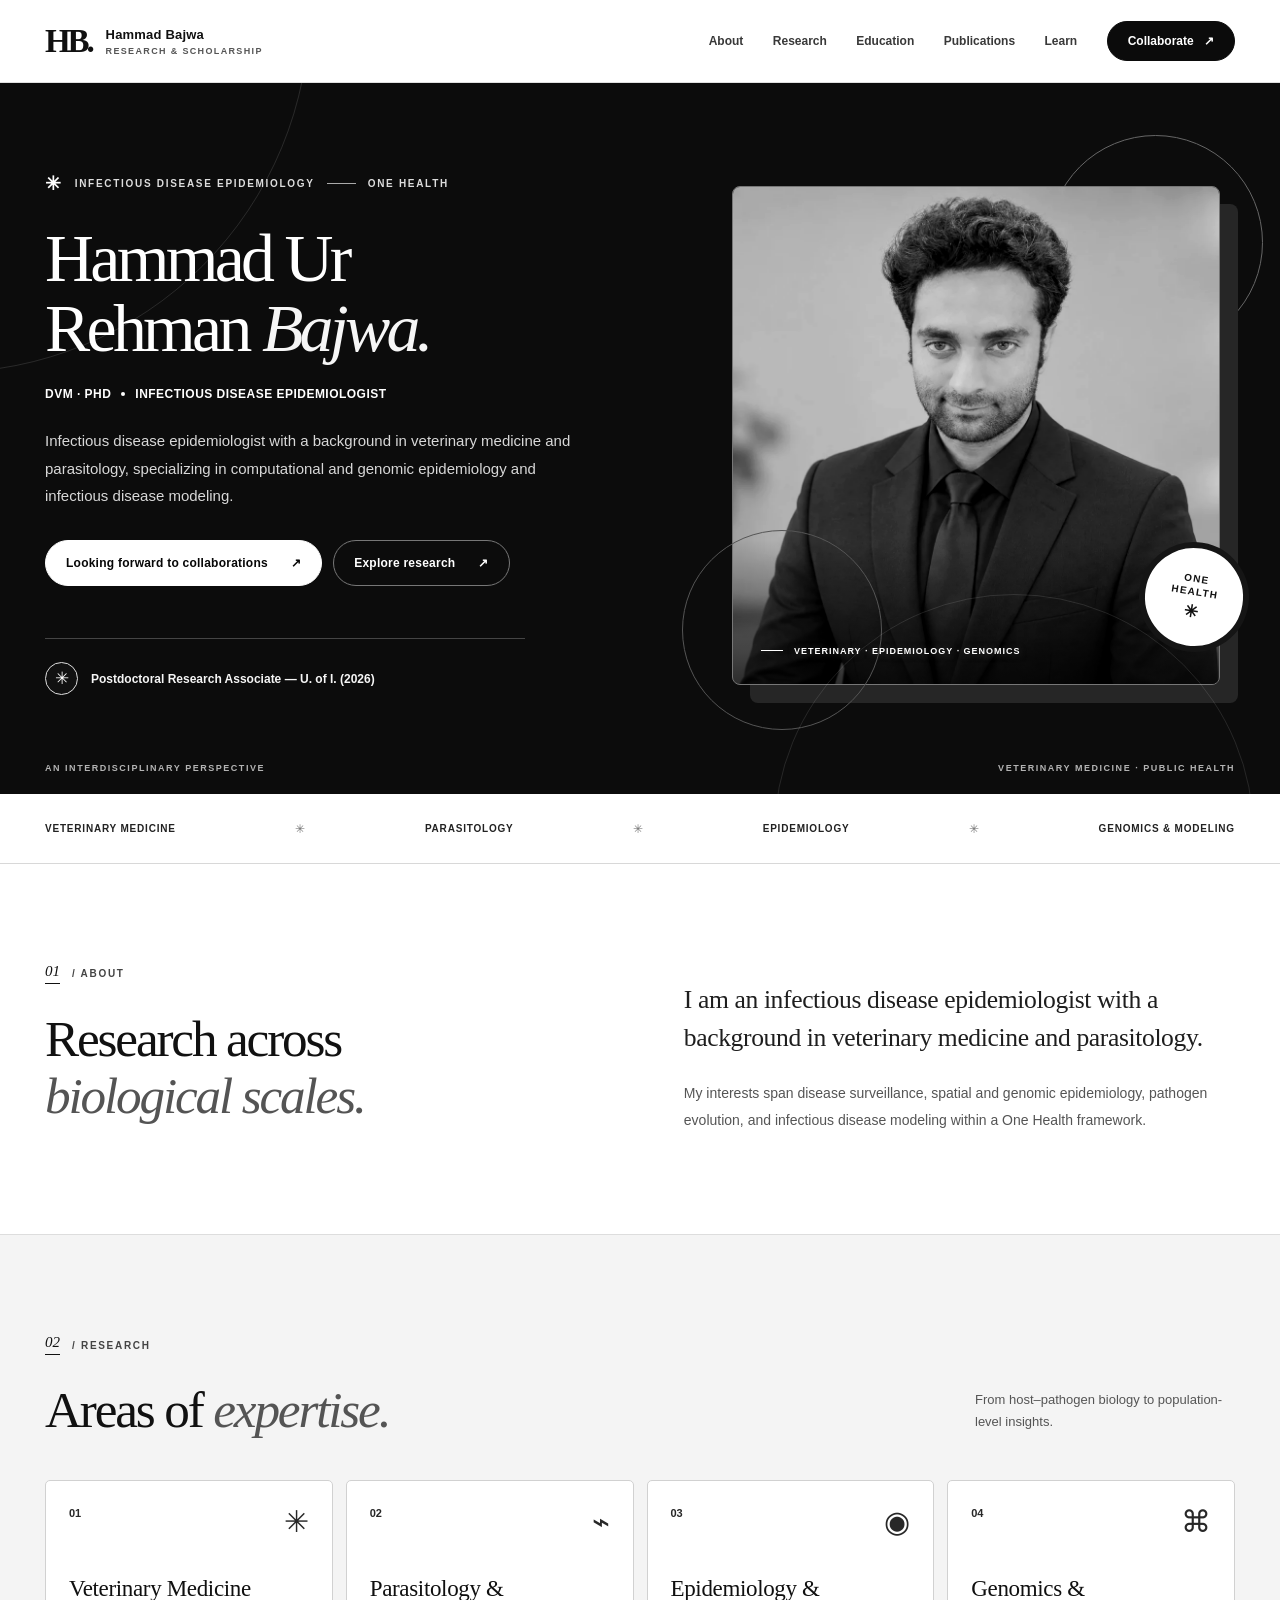
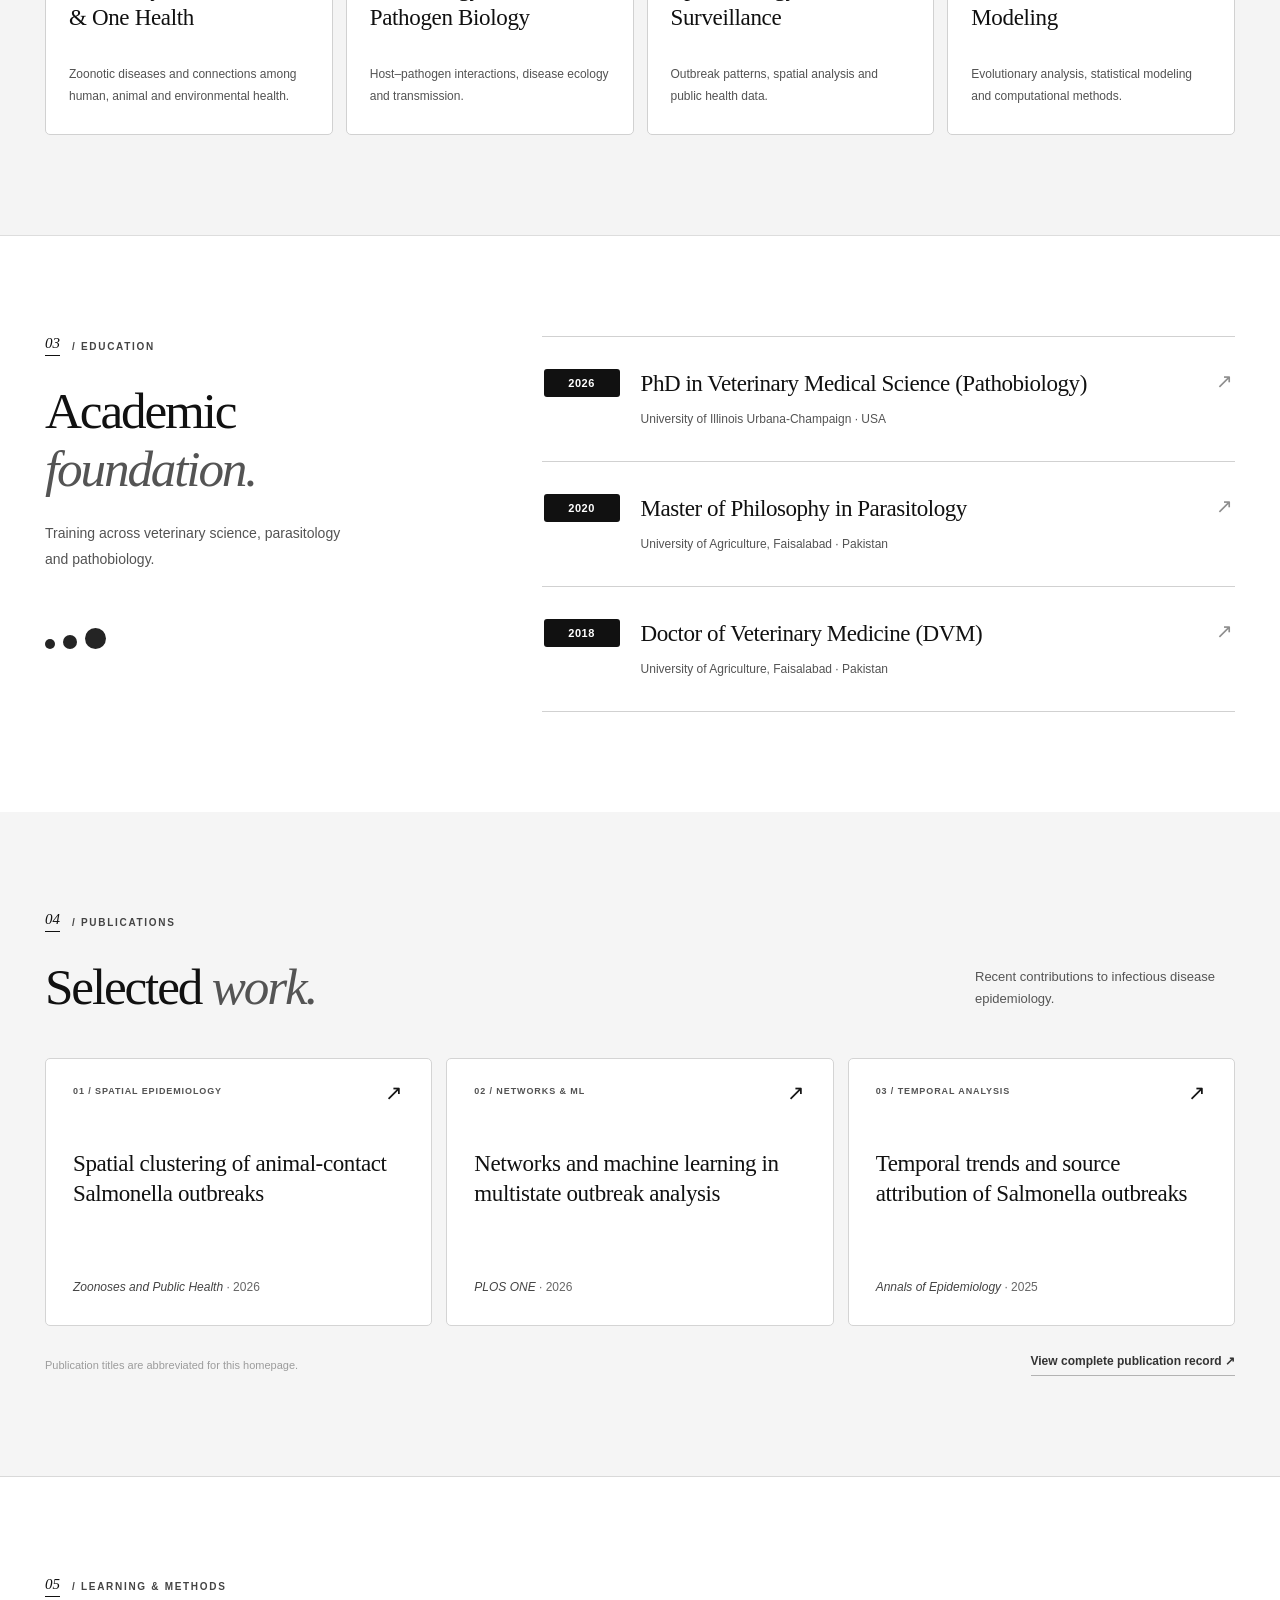
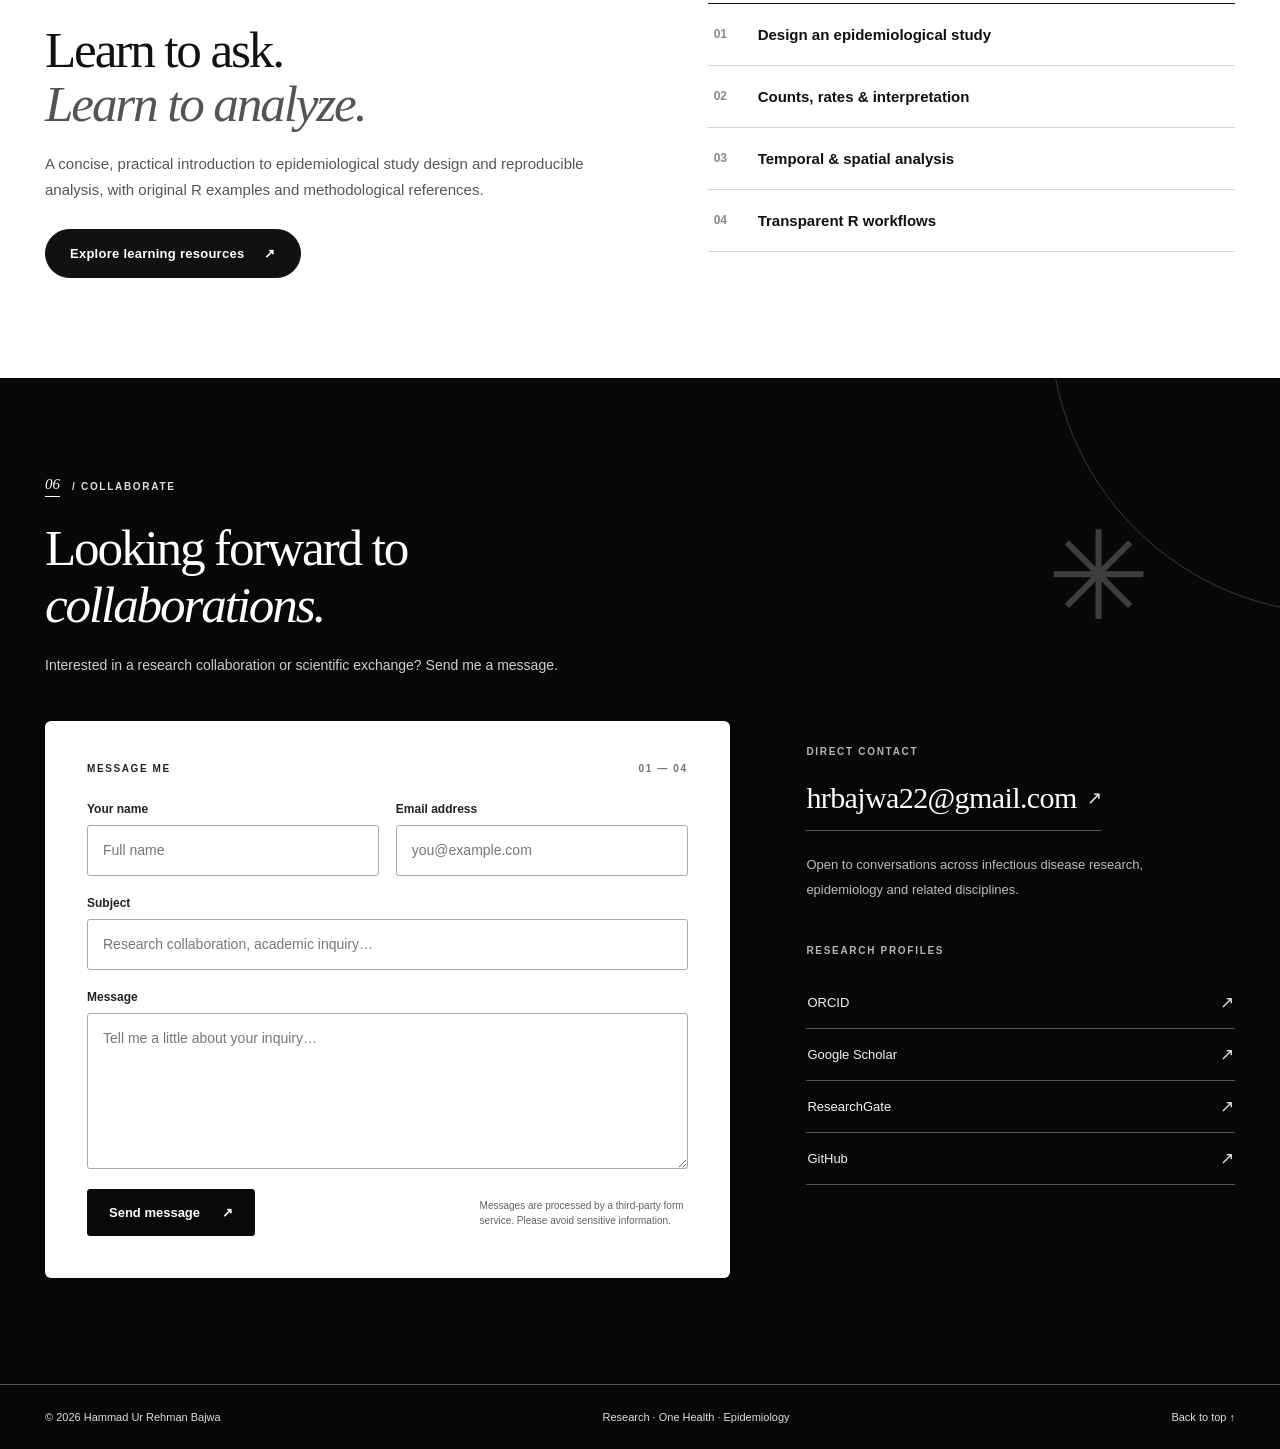
==== commit 62ce4855: "Add files via upload" ====
--- a/index.html
+++ b/index.html
@@ -24,7 +24,7 @@
     <a href="#top" class="identity" aria-label="Hammad Bajwa, home"><span class="monogram">HB<span>.</span></span><span class="identity-copy"><strong>Hammad Bajwa</strong><small>Research &amp; Scholarship</small></span></a>
     <button class="menu-toggle" type="button" aria-label="Open navigation" aria-expanded="false" aria-controls="site-nav"><span></span><span></span><span></span></button>
     <nav class="site-nav" id="site-nav" aria-label="Main navigation">
-      <a href="#about">About</a><a href="#expertise">Research</a><a href="#education">Education</a><a href="#publications">Publications</a><a class="nav-cta" href="#contact">Collaborate <span aria-hidden="true">↗</span></a>
+      <a href="#about">About</a><a href="#expertise">Research</a><a href="#education">Education</a><a href="#publications">Publications</a><a href="learning.html">Learn</a><a class="nav-cta" href="#contact">Collaborate <span aria-hidden="true">↗</span></a>
     </nav>
   </div>
 </header>
@@ -93,11 +93,19 @@
     </div>
   </section>
 
+
+  <section class="section learning-teaser" id="learning" aria-labelledby="learning-teaser-title">
+    <div class="container learning-teaser-inner">
+      <div><span class="section-tag"><span>05</span> / LEARNING &amp; METHODS</span><h2 id="learning-teaser-title">Learn to ask.<br><em>Learn to analyze.</em></h2><p>A concise, practical introduction to epidemiological study design and reproducible analysis, with original R examples and methodological references.</p><a class="button learning-button" href="learning.html">Explore learning resources <span aria-hidden="true">↗</span></a></div>
+      <div class="teaser-tiles" aria-label="Learning resource topics"><span><b>01</b>Design an epidemiological study</span><span><b>02</b>Counts, rates &amp; interpretation</span><span><b>03</b>Temporal &amp; spatial analysis</span><span><b>04</b>Transparent R workflows</span></div>
+    </div>
+  </section>
+
   <section class="contact-section" id="contact" aria-labelledby="collaboration-title">
     <div class="container">
       <div class="collab-heading">
         <div>
-          <span class="section-tag light"><span>05</span> / COLLABORATE</span>
+          <span class="section-tag light"><span>06</span> / COLLABORATE</span>
           <h2 id="collaboration-title">Looking forward to<br><em>collaborations.</em></h2>
           <p>Interested in a research collaboration or scientific exchange? Send me a message.</p>
         </div>
--- a/styles.css
+++ b/styles.css
@@ -149,3 +149,92 @@
  .collab-heading h2{font-size:clamp(40px,10vw,51px)}
  .contact-form{border-radius:4px}
 }
+
+
+/* Learning & Methods — clear, editorial, strictly monochrome. */
+.learning-teaser{background:#fff;border-top:1px solid #d9d9d9}
+.learning-teaser-inner{display:grid;grid-template-columns:1fr .9fr;gap:clamp(35px,6vw,90px);align-items:center}
+.learning-teaser h2{font-size:clamp(40px,4vw,62px);line-height:1.06;margin:20px 0}
+.learning-teaser h2 em{font-weight:400}
+.learning-teaser-inner>div:first-child>p{color:#555;max-width:540px;font-size:15px;line-height:1.75;margin:0 0 25px}
+.learning-button{background:#111;color:#fff!important;border:1px solid #111;padding:16px 24px;font-size:13px;display:inline-flex;gap:20px;align-items:center}
+.learning-button:hover{background:#333}
+.teaser-tiles{border-top:1px solid #111}
+.teaser-tiles span{padding:22px 6px;display:flex;gap:20px;align-items:center;border-bottom:1px solid #d5d5d5;font-size:15px;font-weight:600}
+.teaser-tiles b{font:700 12px var(--sans);color:#888;min-width:24px}
+.learn-hero{padding:110px 0 108px;background:#0b0b0b;color:#fff}
+.learn-eyebrow,.learn-kicker{display:block;font:750 11px var(--sans);letter-spacing:.12em}
+.learn-eyebrow{color:#cfcfcf;margin-bottom:25px}
+.learn-hero h1{color:#fff;font-size:clamp(46px,6vw,83px);line-height:1.07;letter-spacing:-.055em;max-width:1000px}
+.learn-hero h1 em{font-weight:400;color:#d6d6d6}
+.learn-hero p{max-width:735px;color:#cacaca;line-height:1.8;font-size:16px;margin:28px 0 35px}
+.learn-quicklinks{display:flex;gap:10px;flex-wrap:wrap}
+.learn-quicklinks a{border:1px solid #777;padding:11px 15px;color:#fff;font:650 12px var(--sans)}
+.learn-quicklinks a:hover{background:#fff;color:#111}
+.learn-section{padding:85px 0 100px}
+.learn-section-heading{max-width:770px;margin-bottom:42px}
+.learn-kicker{color:#666;margin-bottom:21px}
+.learn-section h2,.learn-end h2{font-size:clamp(38px,4.5vw,61px);letter-spacing:-.04em;line-height:1.12;font-family:var(--serif);margin:0 0 19px;font-weight:600}
+.learn-section h2 em,.learn-end h2 em{font-weight:400;color:#666}
+.learn-section-heading>p{color:#575757;font-size:15px;line-height:1.8;max-width:720px}
+.learn-intro{background:#f5f5f5}
+.learn-topic-grid{display:grid;grid-template-columns:repeat(4,minmax(0,1fr));gap:12px}
+.learn-topic-grid article,.learn-method-grid article{background:#fff;border:1px solid #d4d4d4;padding:29px 24px;min-height:201px}
+.learn-topic-grid article>span,.learn-method-grid article>span{color:#707070;font:750 11px var(--sans)}
+.learn-topic-grid h3,.learn-method-grid h3{font:700 21px/1.24 var(--serif);margin:18px 0 11px;color:#161616}
+.learn-topic-grid p,.learn-method-grid p{color:#555;line-height:1.7;font-size:13px}
+.learn-design{background:#fff}
+.design-steps{list-style:none;margin:0;padding:0;display:grid;grid-template-columns:repeat(2,minmax(0,1fr));gap:0 40px}
+.design-steps li{display:flex;gap:21px;padding:27px 0;border-top:1px solid #d2d2d2}
+.step-index{color:#999;font:750 13px var(--sans);flex:0 0 28px}
+.design-steps h3{font-size:20px;font-family:var(--serif);margin:0 0 8px;color:#141414}
+.design-steps p{color:#545454;line-height:1.72;font-size:13.5px}
+.learn-note{display:flex;gap:24px;align-items:baseline;background:#f2f2f2;border-left:3px solid #111;padding:19px 22px;margin-top:27px}
+.learn-note b{flex:0 0 140px;font-size:13px}
+.learn-note p{font-size:13px;line-height:1.6;color:#444}
+#measures{background:#f5f5f5}
+.measure-table-wrap{overflow-x:auto;border:1px solid #ddd;background:#fff}
+.measure-table{border-collapse:collapse;width:100%;font-size:13px;line-height:1.65}
+.measure-table th{text-align:left;background:#111;color:white;padding:17px 18px;min-width:178px;font-size:12px}
+.measure-table td{vertical-align:top;padding:18px;border-bottom:1px solid #dfdfdf;color:#434343}
+.measure-table td:first-child{color:#111}
+.measure-table tr:last-child td{border-bottom:0}
+.formula-strip{display:grid;grid-template-columns:1fr 1fr;gap:10px;margin-top:18px}
+.formula-strip>div{display:flex;flex-direction:column;gap:10px;background:#ececec;padding:20px 23px}
+.formula-strip span{font:750 10px var(--sans);letter-spacing:.13em;color:#666}
+.formula-strip strong{font:600 19px/1.35 var(--serif);color:#161616}
+.table-footnote{color:#5b5b5b;font-size:12px;line-height:1.7;max-width:970px;margin-top:17px}
+.learn-methods{background:#fff}
+.learn-method-grid{display:grid;grid-template-columns:repeat(2,1fr);gap:13px}
+.learn-method-grid article{background:#fafafa;min-height:184px}
+.learn-r-section{background:#101010;color:#fff}
+.learn-r-layout{display:grid;grid-template-columns:1fr .88fr;gap:clamp(35px,6vw,85px);align-items:center}
+.learn-r-section .learn-kicker{color:#ccc}
+.learn-r-section h2{color:#fff}
+.learn-r-section h2 em{color:#ccc}
+.learn-r-section p{color:#d0d0d0;font-size:14px;line-height:1.8;max-width:630px}
+.learn-r-actions{display:flex;gap:11px;flex-wrap:wrap;margin:24px 0}
+.learn-download,.learn-secondary{display:inline-flex;gap:14px;align-items:center;padding:14px 17px;font-weight:700;font-size:12px;border:1px solid #fff}
+.learn-download{background:#fff;color:#111}
+.learn-download:hover{background:#d8d8d8}
+.learn-secondary{color:#fff}
+.learn-secondary:hover{background:#333}
+.learn-r-section .resource-caveat{font-size:11px;color:#bbb}
+.code-preview{border:1px solid #555;background:#1d1d1d;border-radius:4px;overflow:hidden}
+.code-preview-head{background:#ededed;color:#111;display:flex;justify-content:space-between;padding:13px 20px;font:750 10px var(--sans);letter-spacing:.1em}
+.code-preview pre{white-space:pre-wrap;overflow-wrap:anywhere;color:#ededed;padding:25px 24px;font:13px/1.85 Consolas,'Courier New',monospace}
+.learn-references{background:#f5f5f5}
+.ref-list{display:grid;grid-template-columns:repeat(3,1fr);gap:15px}
+.ref-list>div{background:white;border:1px solid #dadada;padding:24px}
+.ref-list b{font-size:14px}
+.ref-list p{margin:13px 0;color:#525252;line-height:1.65;font-size:12.5px}
+.ref-list a{color:#111;font-weight:650;font-size:12px;text-decoration:underline;text-underline-offset:4px}
+.reference-boundary{margin-top:20px;max-width:900px;color:#595959;font-size:12px;line-height:1.7}
+.learn-end{background:#fff;border-top:1px solid #ddd;padding:69px 0 80px}
+.learn-end>.container{display:flex;justify-content:space-between;align-items:end;gap:25px}
+.learn-end span{font-size:10px;letter-spacing:.12em;font-weight:800;color:#555}
+.learn-end h2{margin-top:13px;font-size:clamp(32px,4vw,55px)}
+.learn-end a.button{padding:15px 23px;border:1px solid #111;background:#111;color:#fff;white-space:nowrap;font-size:13px}
+@media(max-width:960px){.learning-teaser-inner,.learn-r-layout{grid-template-columns:1fr}.learn-topic-grid{grid-template-columns:repeat(2,1fr)}.ref-list{grid-template-columns:1fr 1fr}.learn-hero{padding:80px 0}}
+@media(max-width:650px){.learning-teaser-inner,.design-steps,.learn-method-grid,.formula-strip,.ref-list{grid-template-columns:1fr}.learn-topic-grid{grid-template-columns:1fr 1fr}.learn-section{padding:66px 0}.learn-hero{padding:67px 0 77px}.learn-hero p{font-size:14px}.learn-note{display:block}.learn-note p{margin-top:8px}.learn-end>.container{display:block}.learn-end a{margin-top:20px}.teaser-tiles span{font-size:13px}}
+@media(max-width:420px){.learn-topic-grid{grid-template-columns:1fr}.learn-topic-grid article{min-height:0}.learn-hero h1{font-size:42px}.learn-r-section .learn-r-actions{display:grid}.learn-r-section .learn-r-actions>a{justify-content:center}.design-steps li{gap:15px}}
